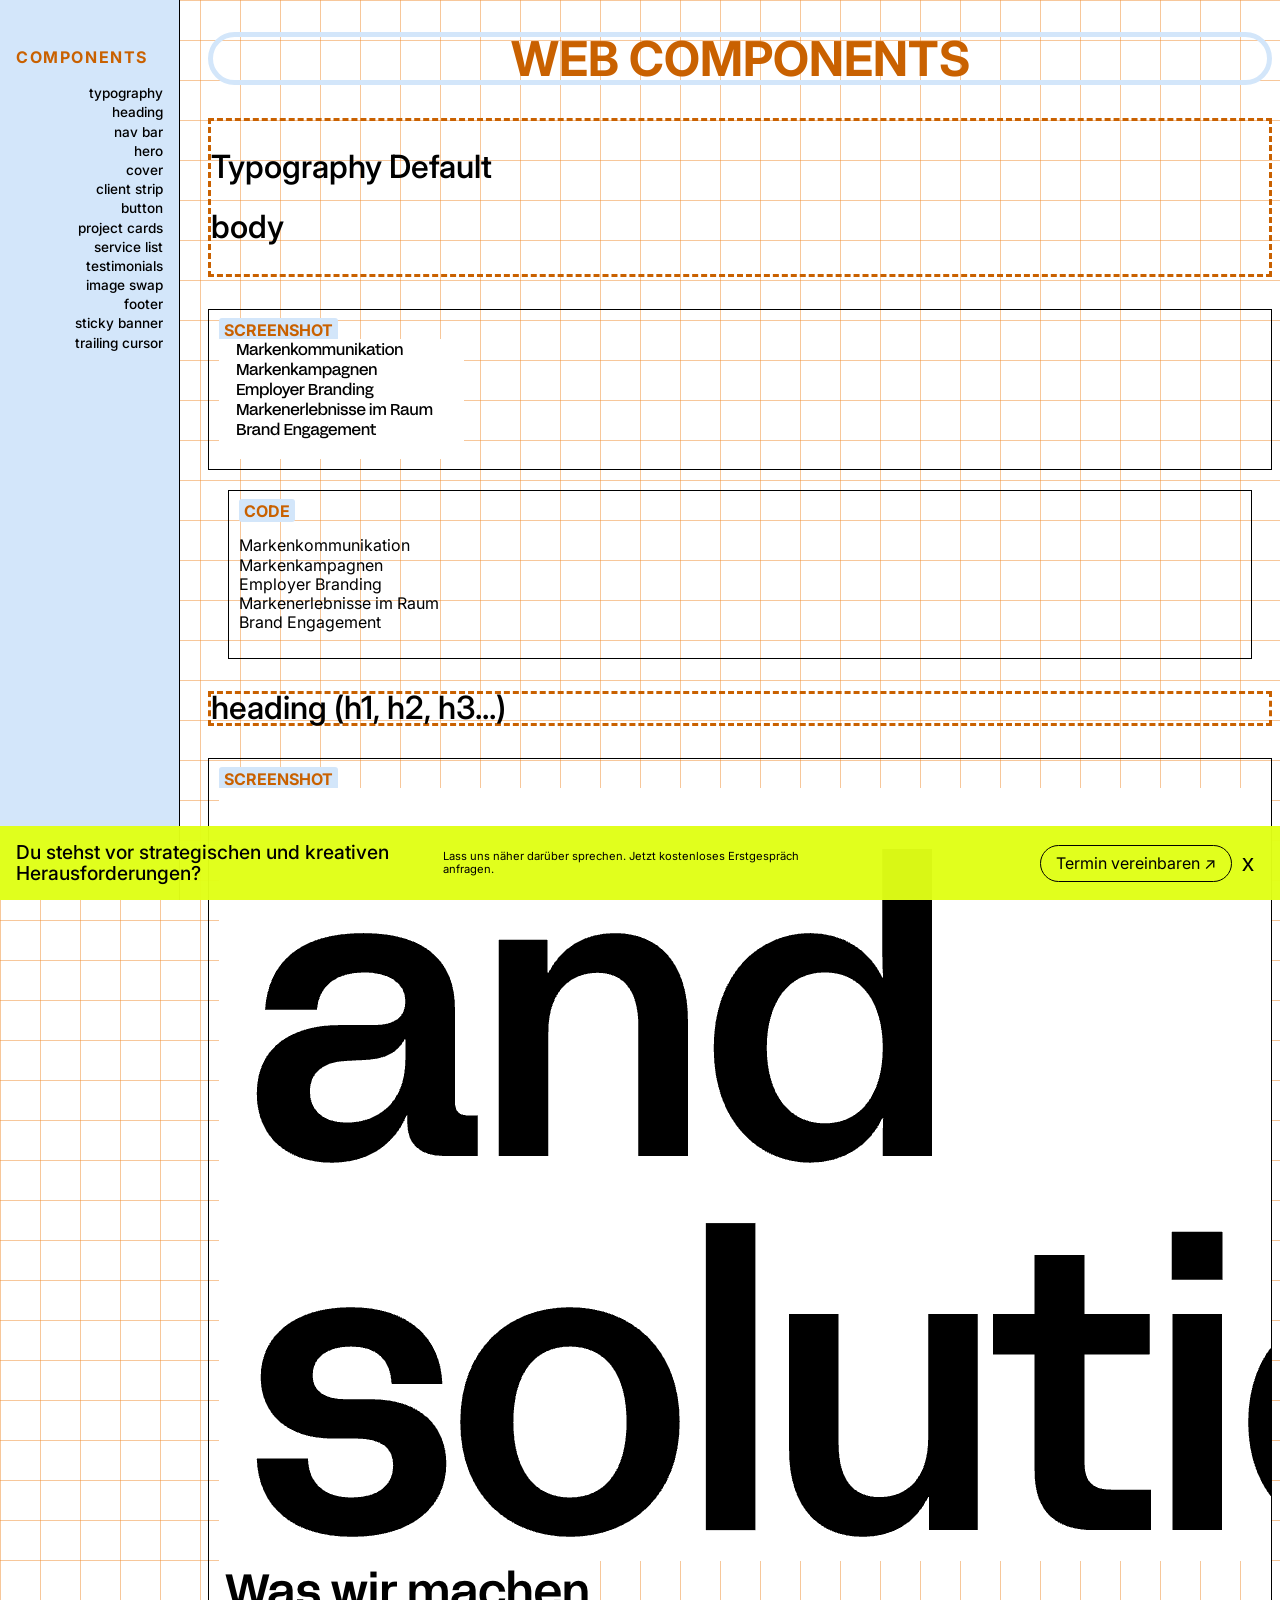
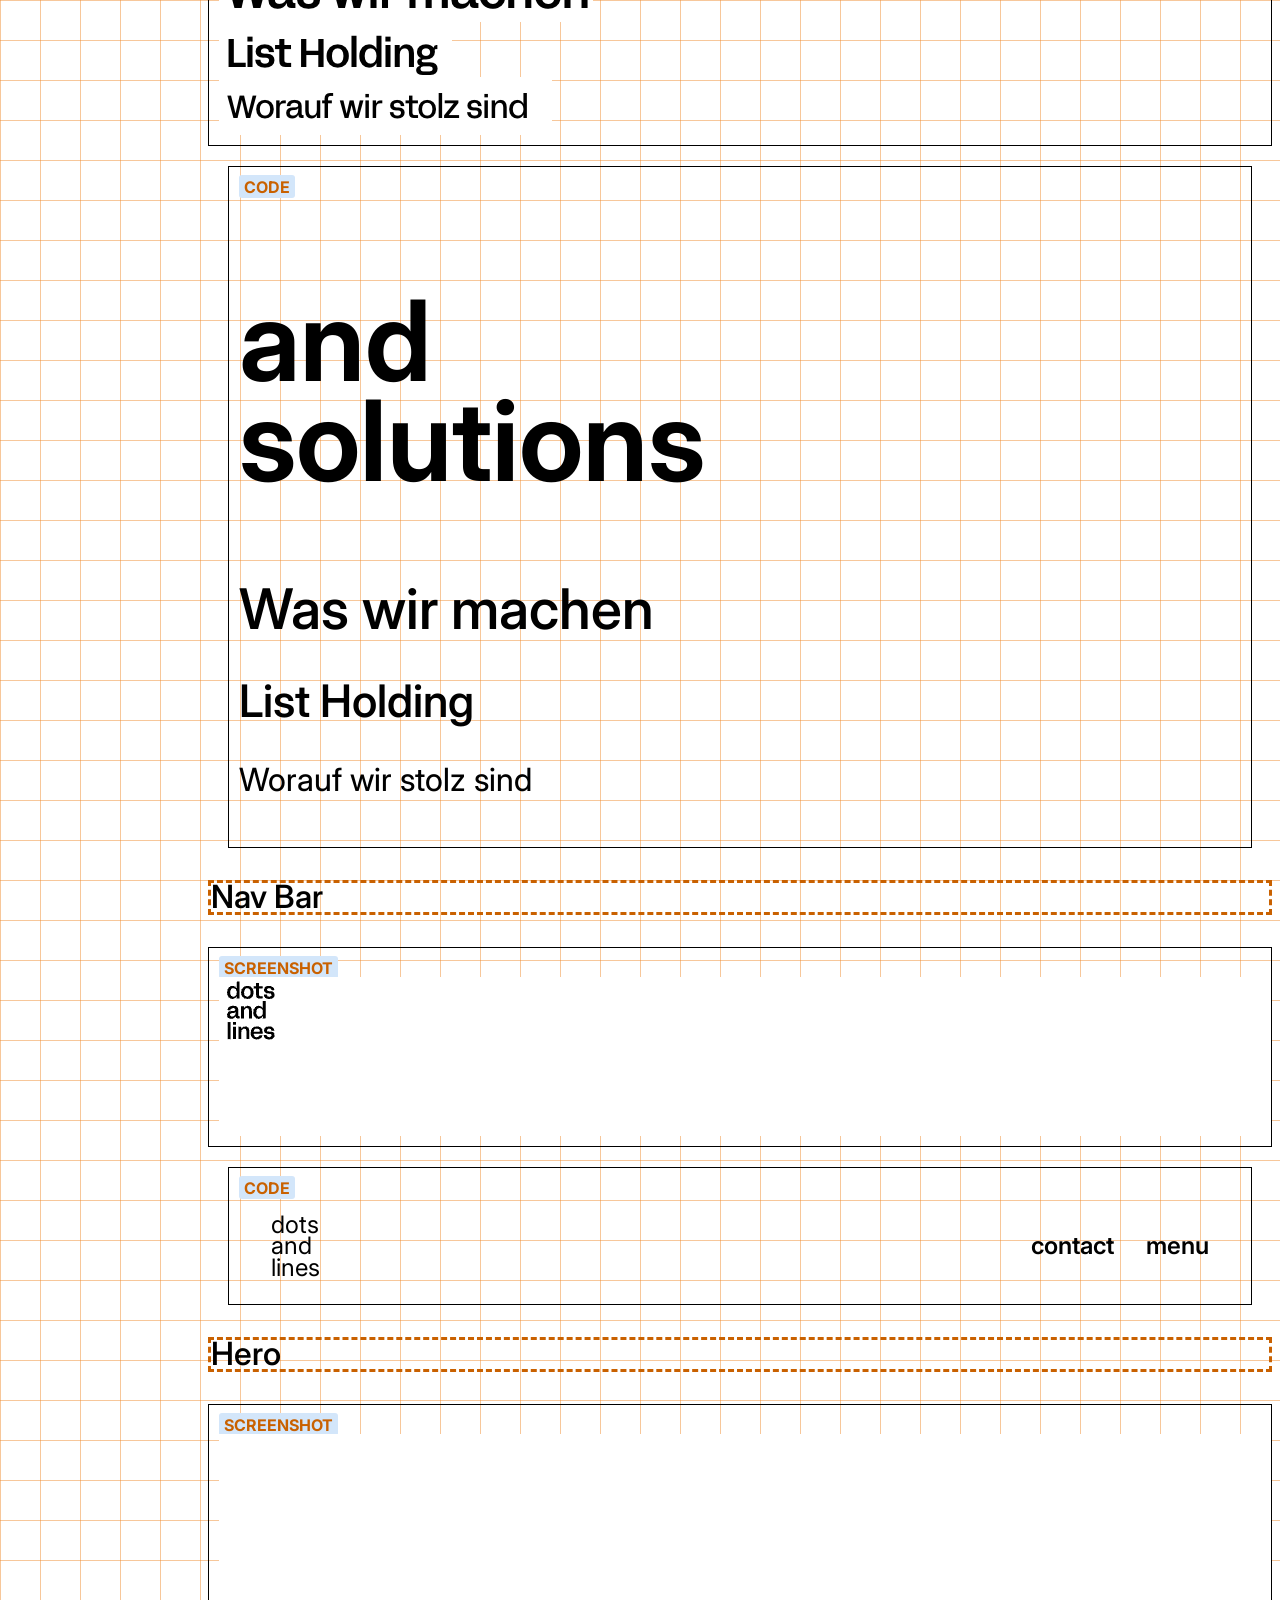
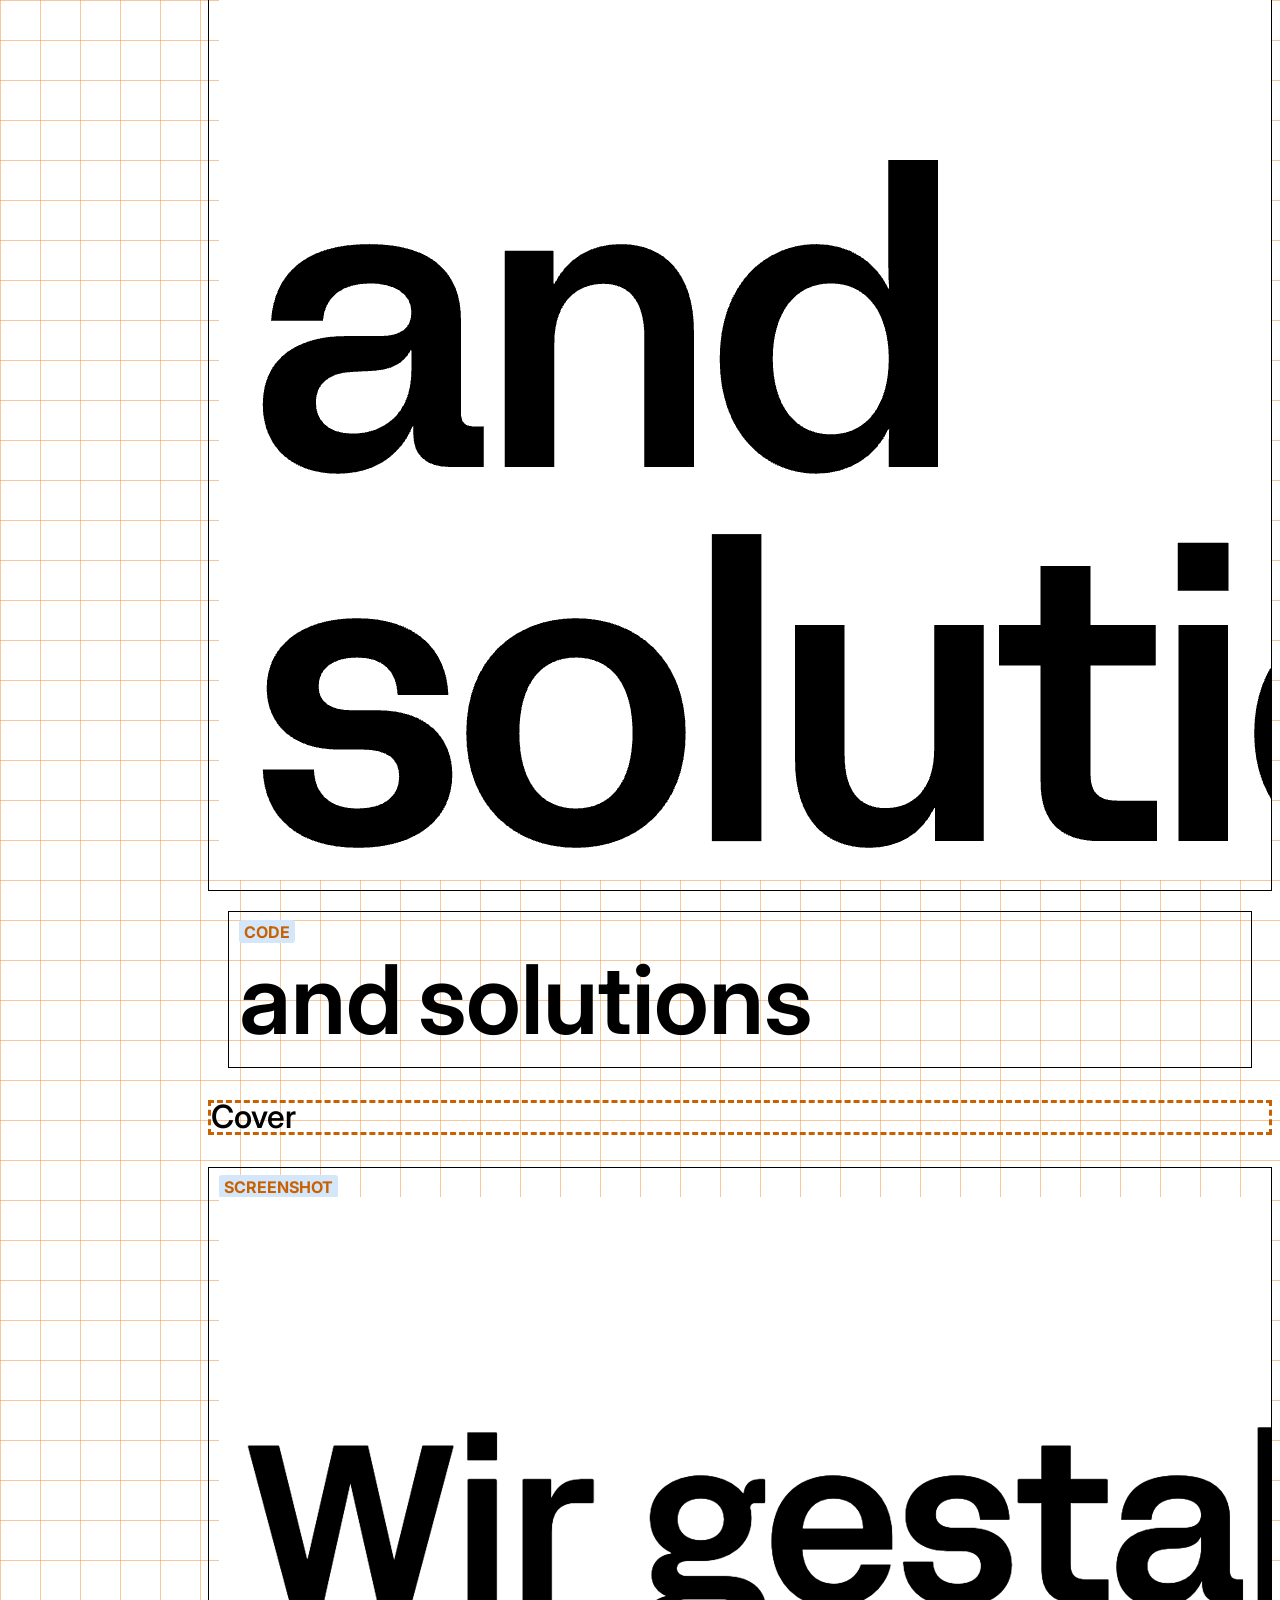
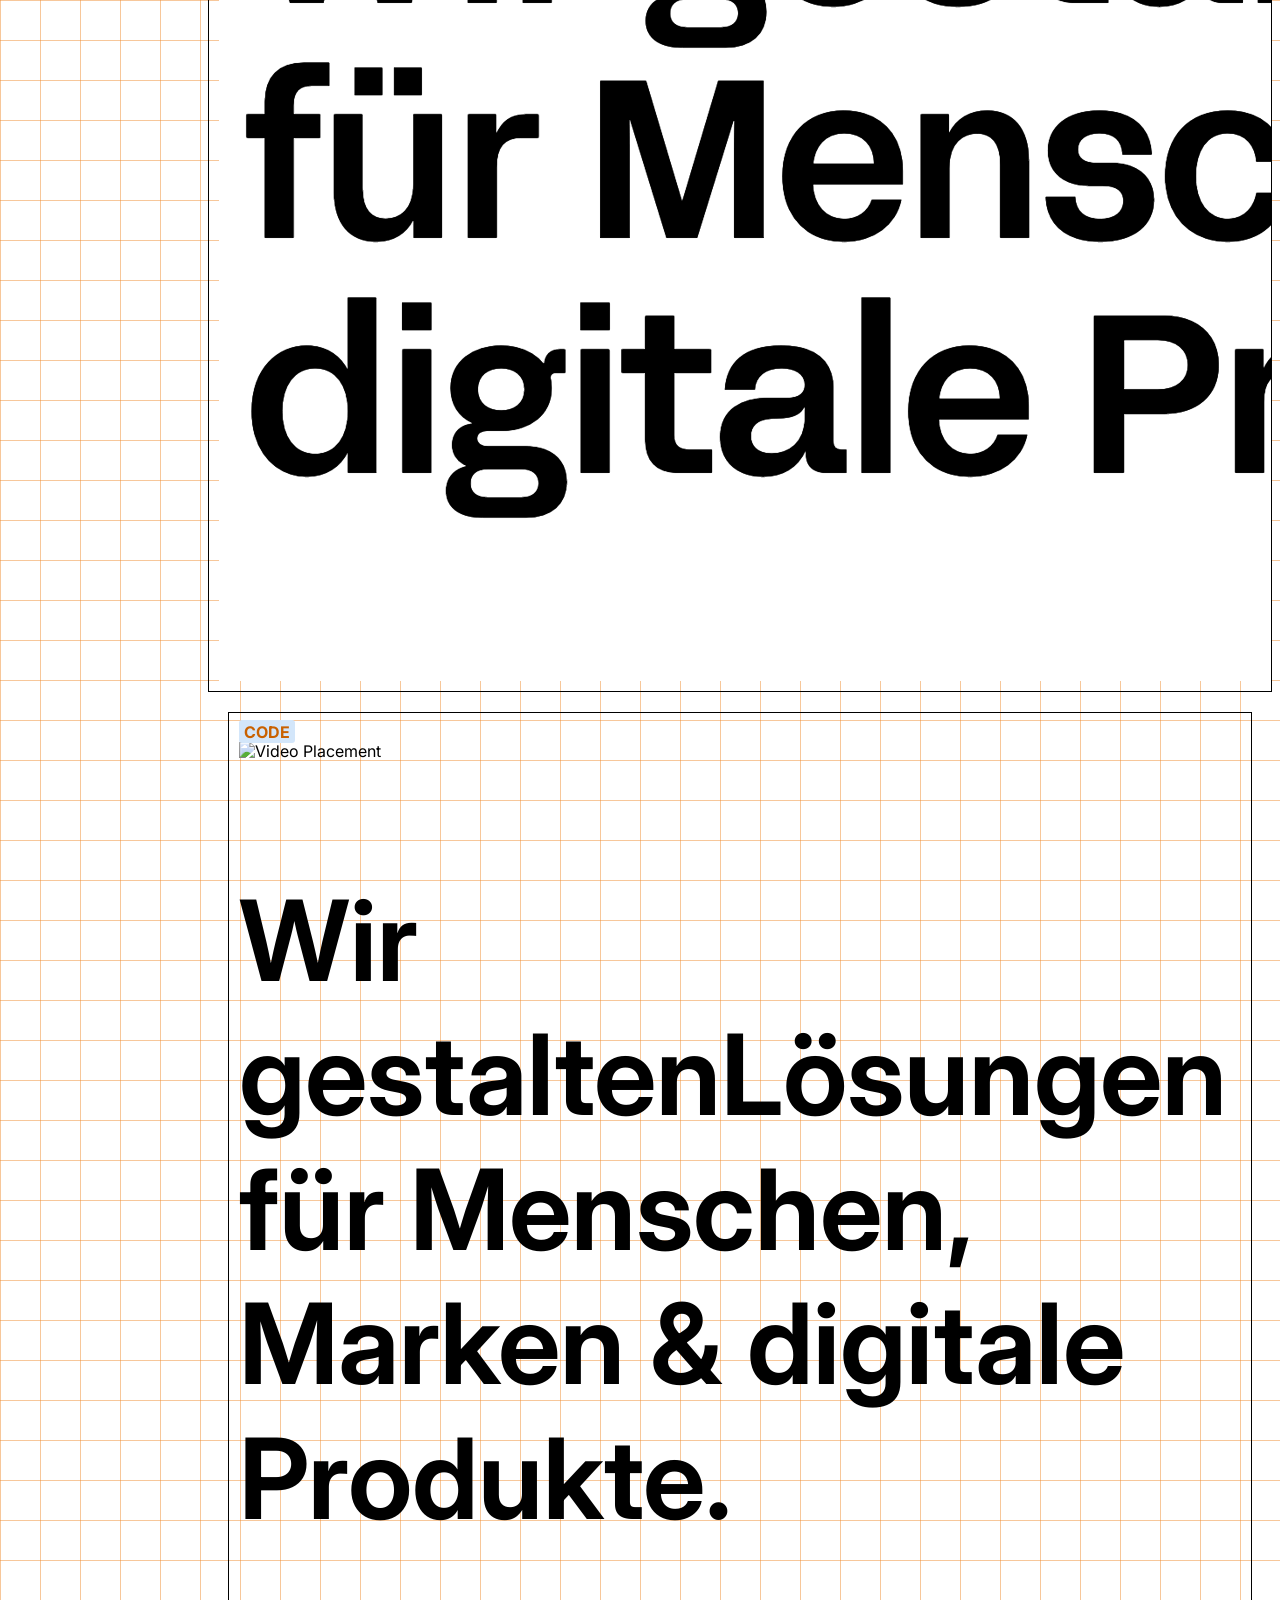
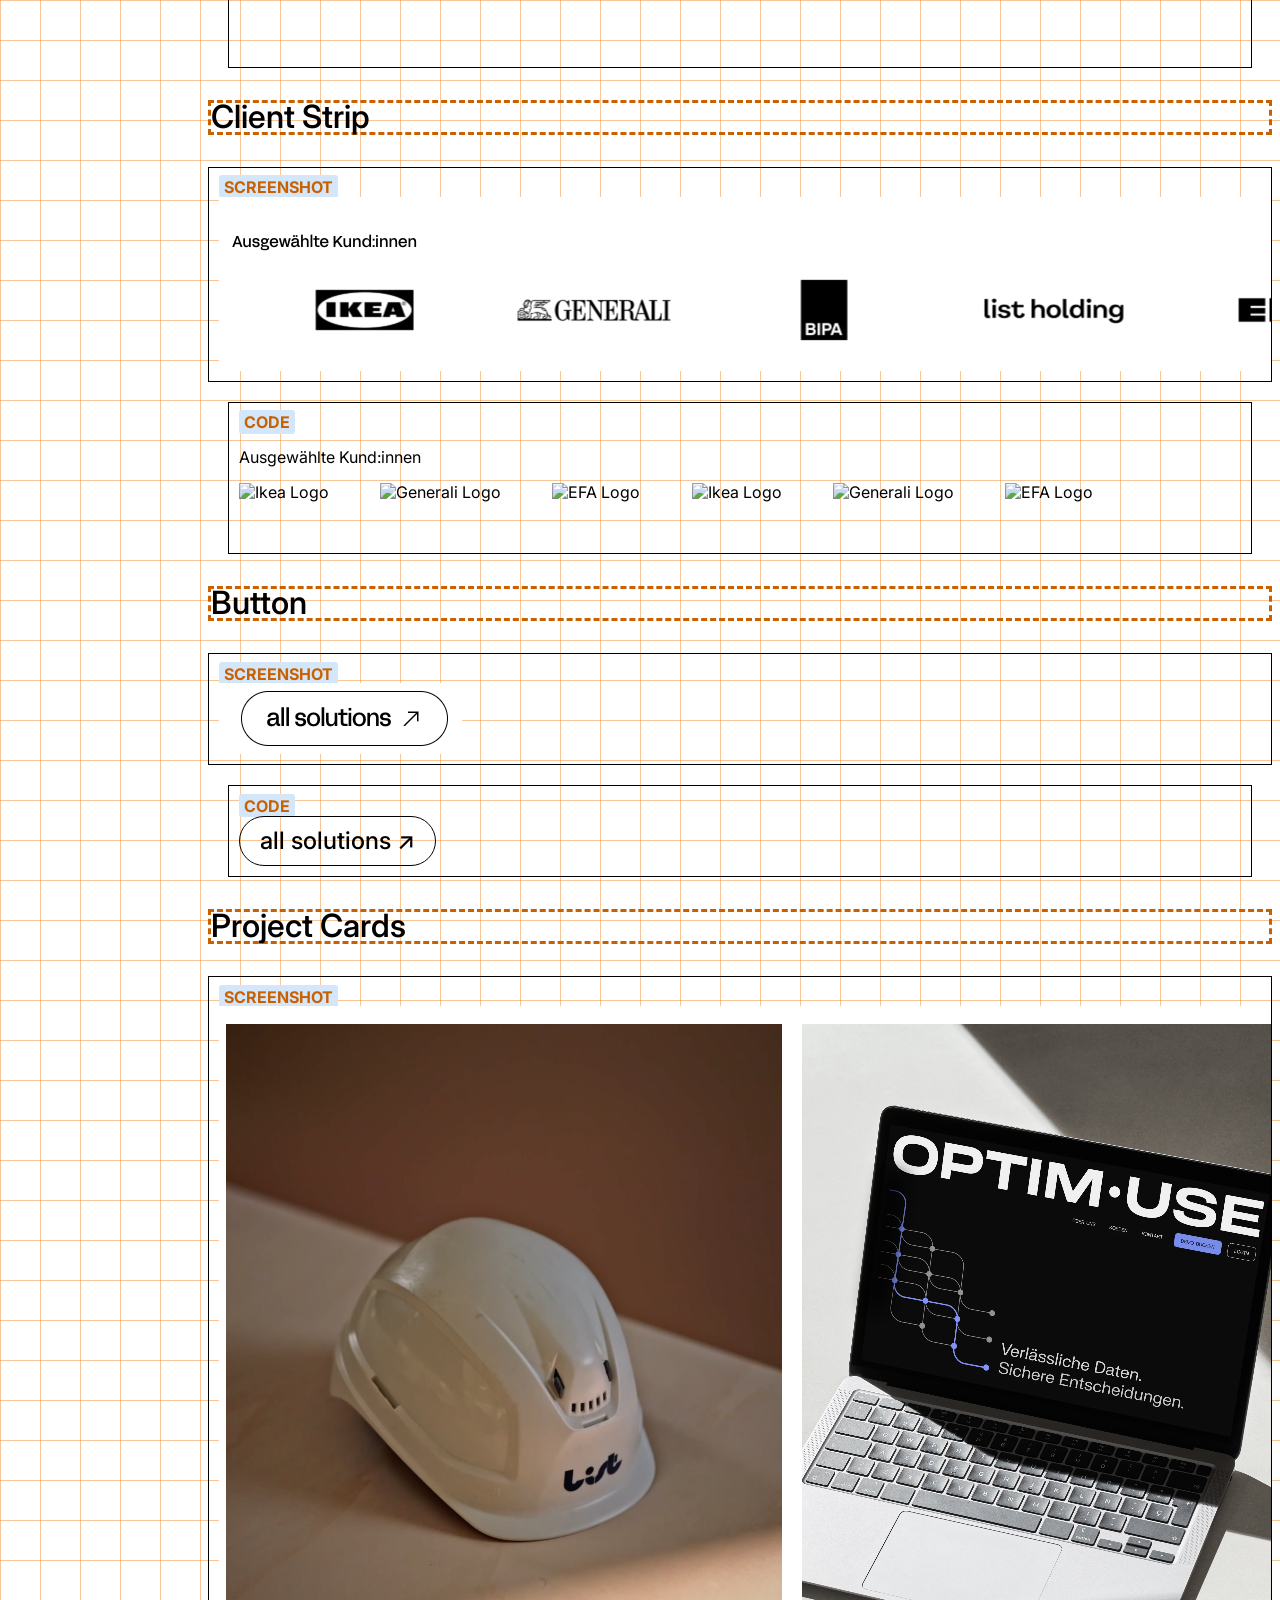
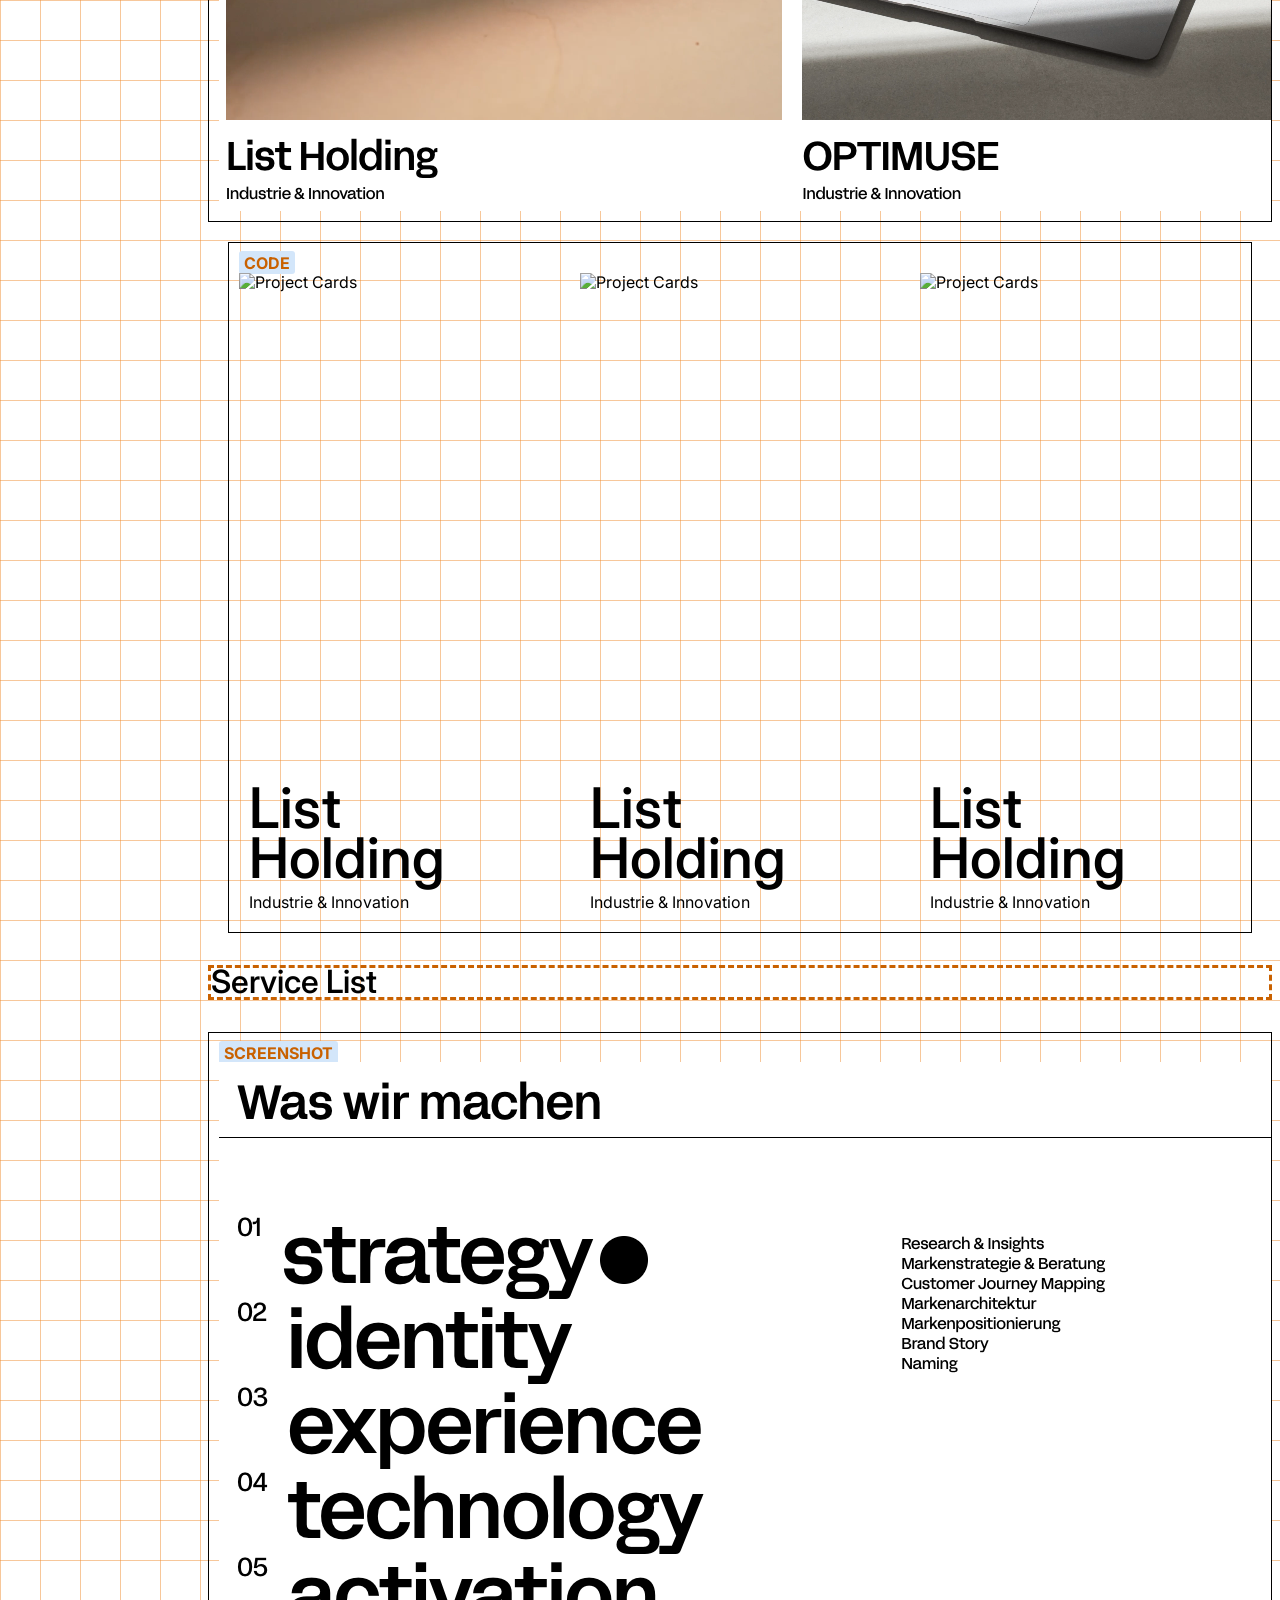
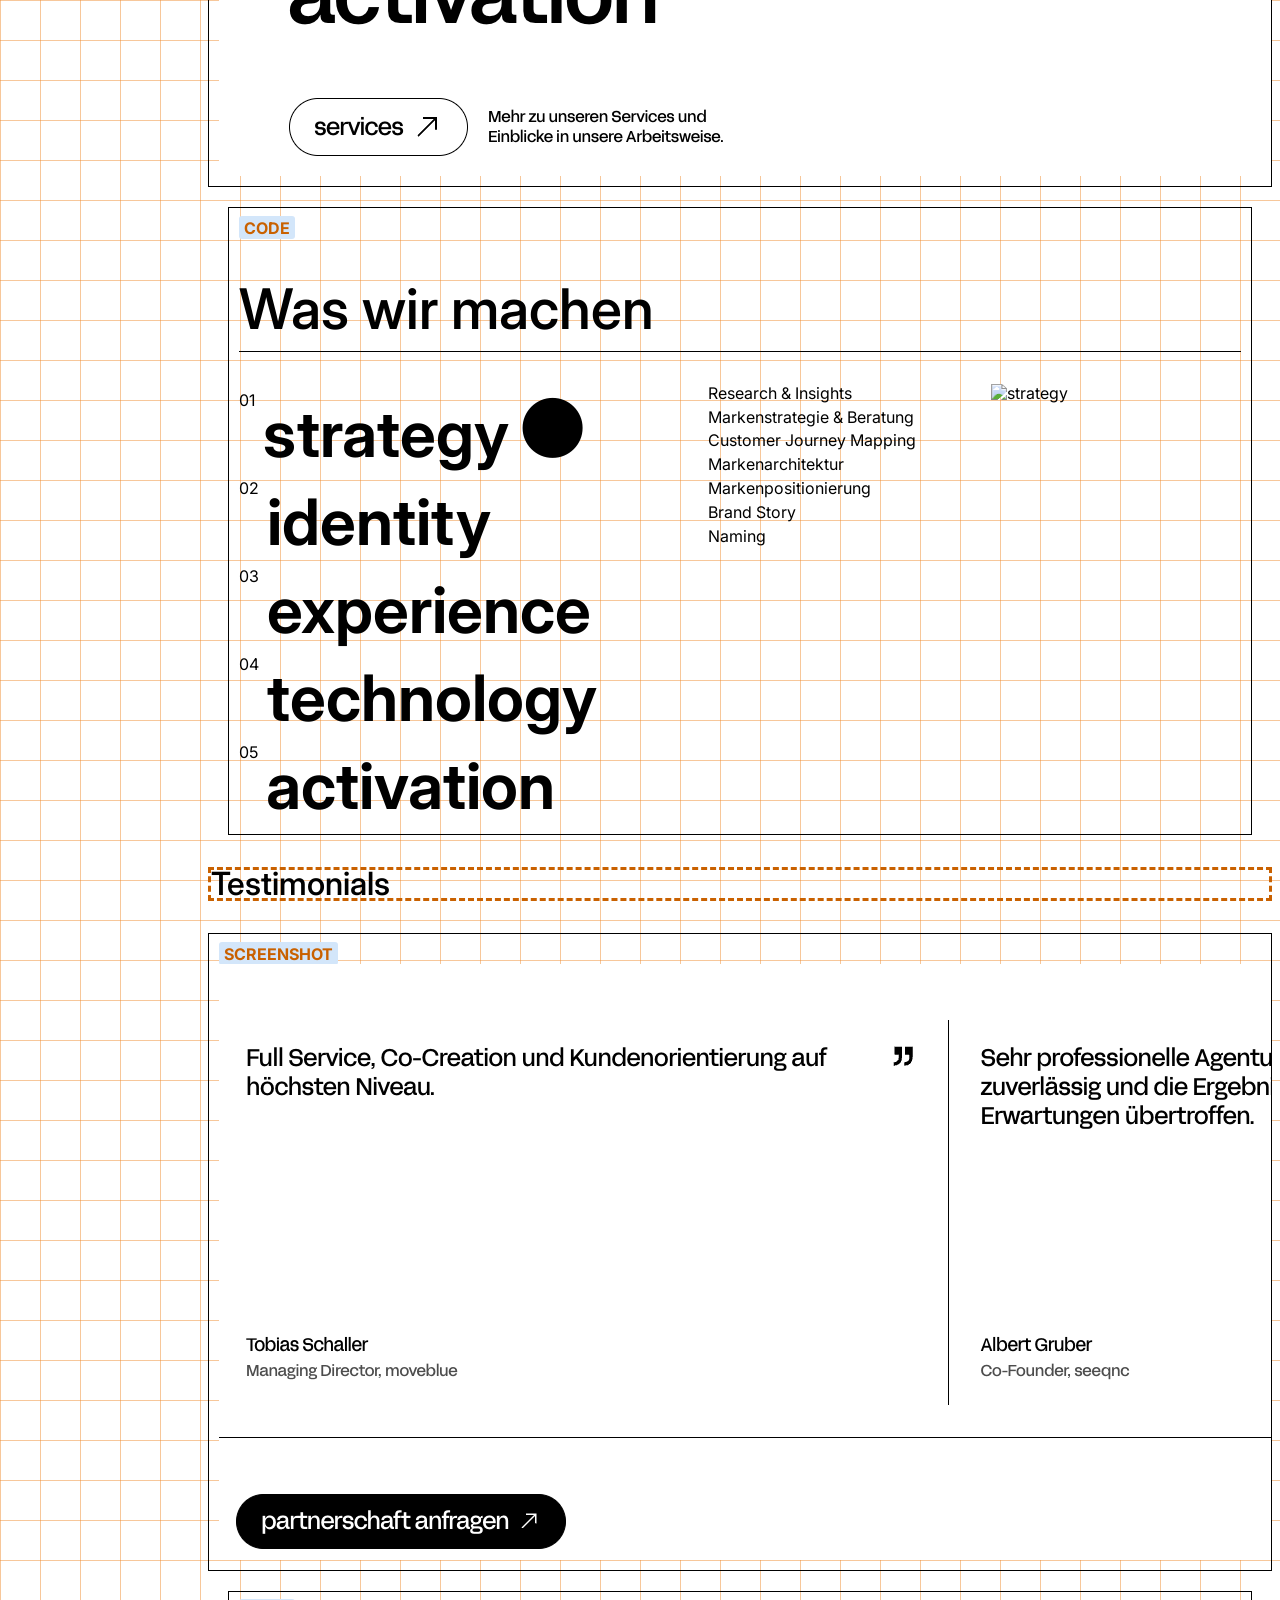
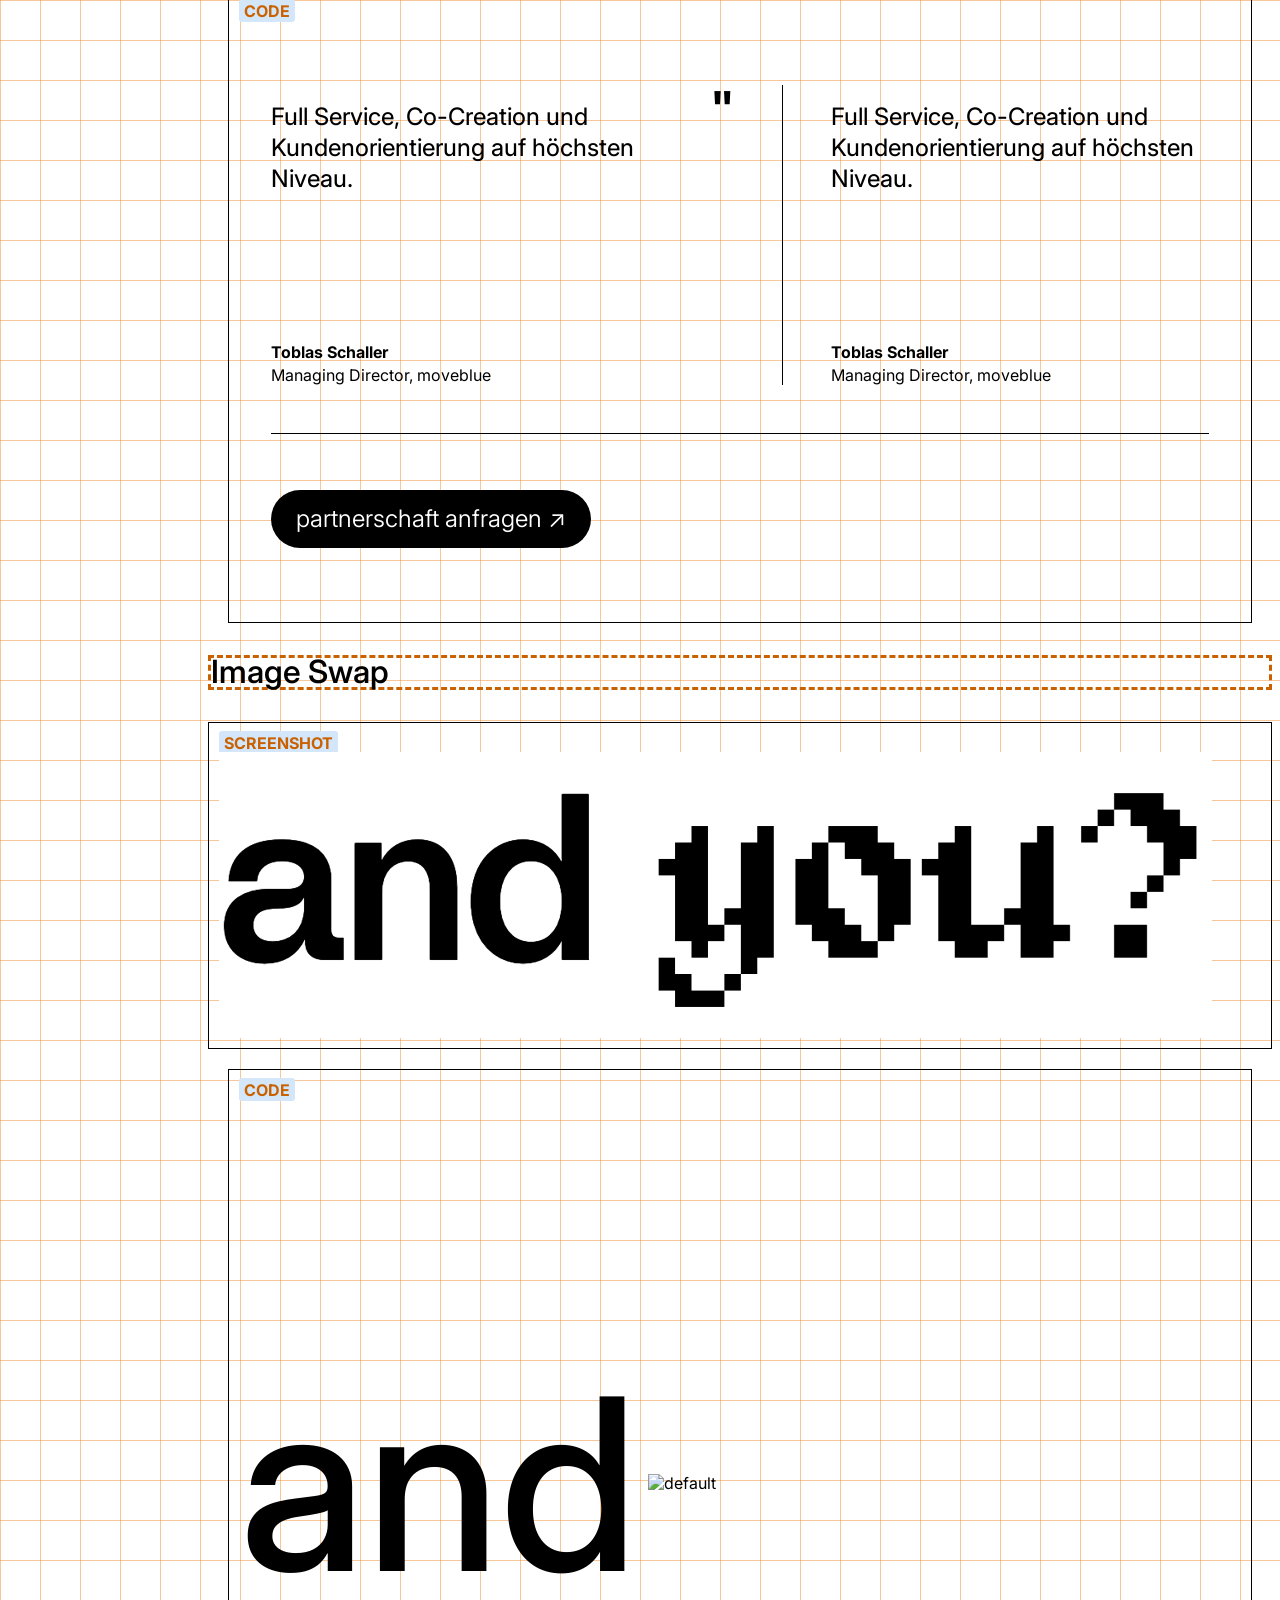
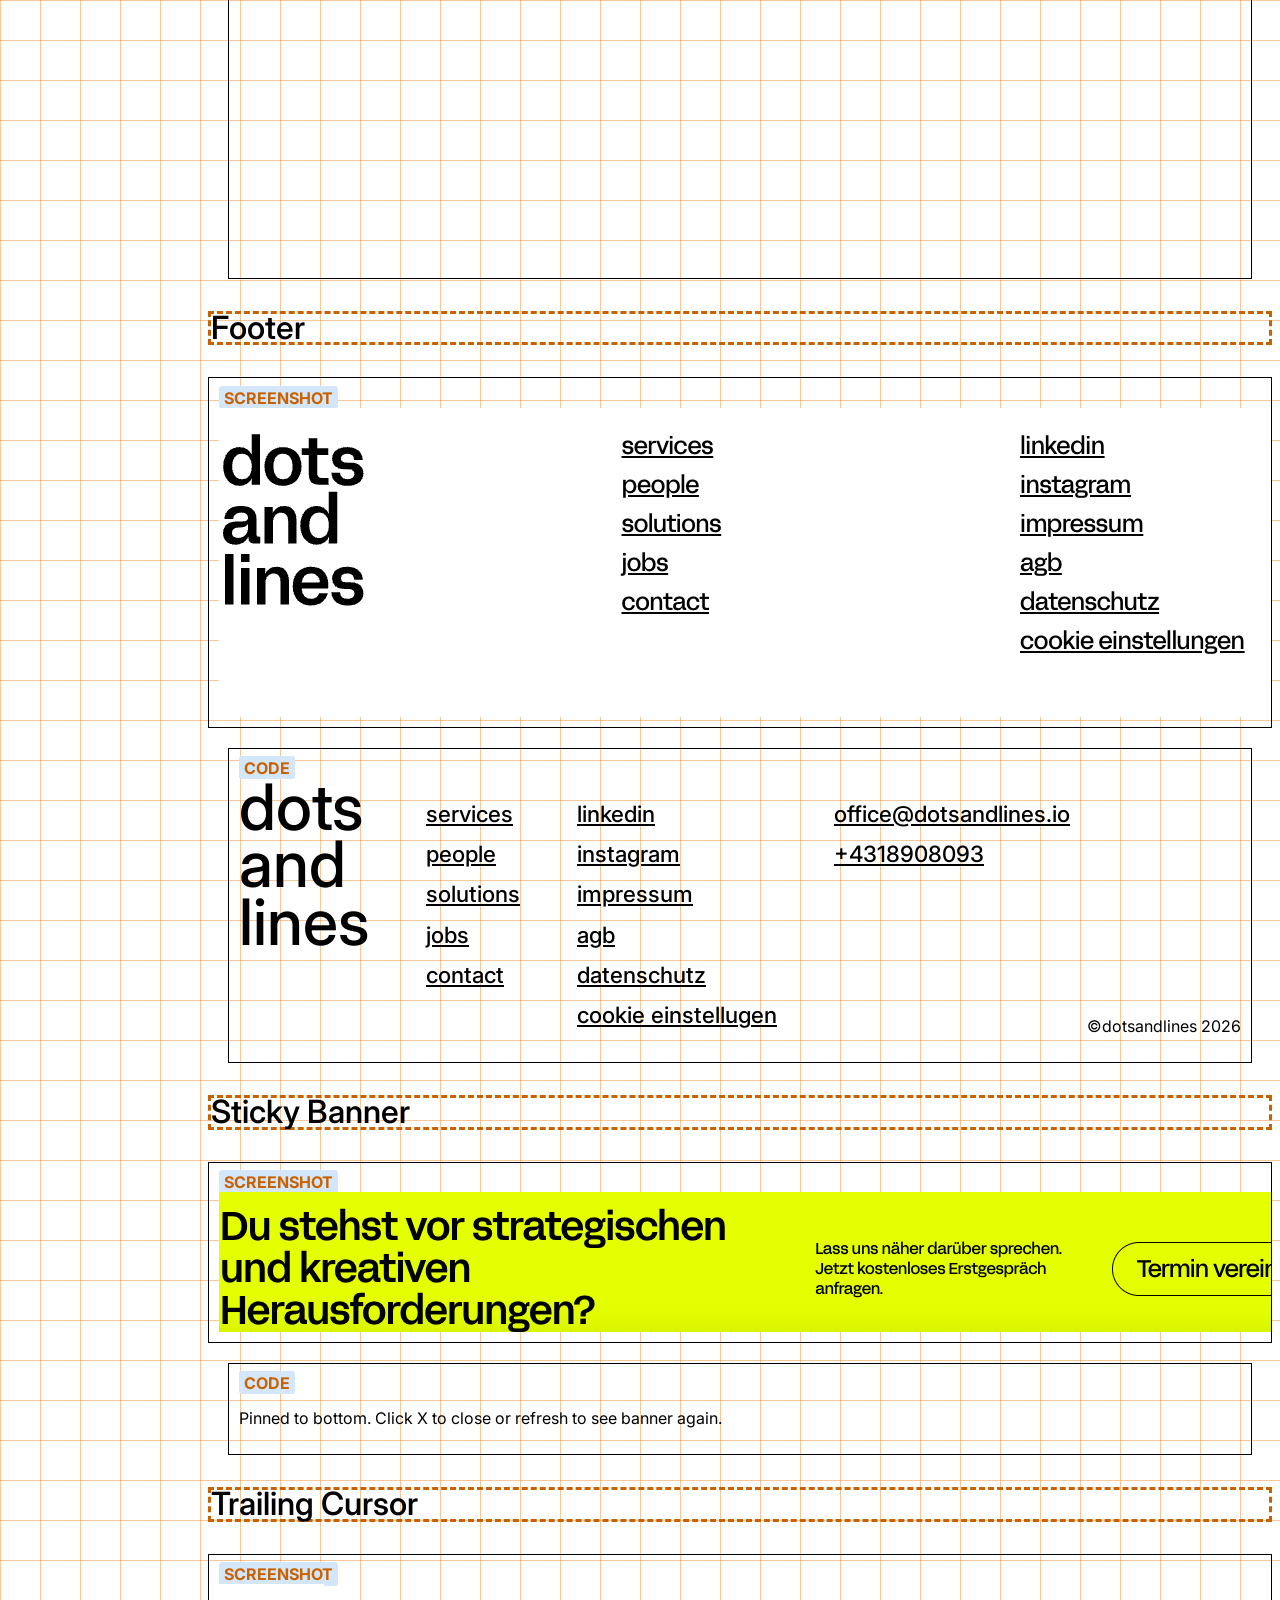
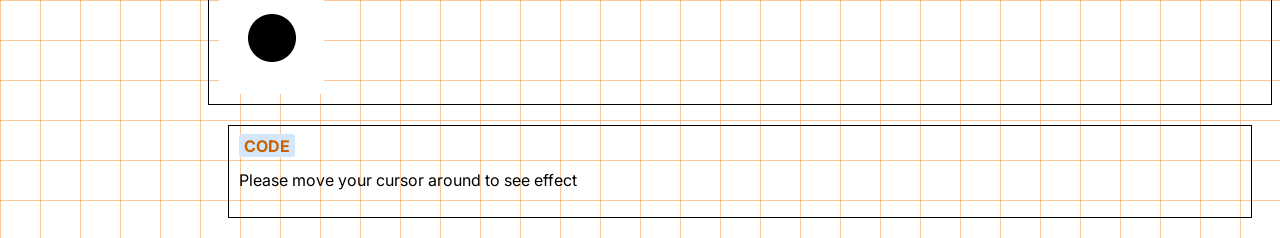
==== components/index.html @ f85b8f47 "css for components page" ====
<!DOCTYPE html>
<html lang="en">
  <head>
    <meta charset="UTF-8" />
    <meta name="viewport" content="width=device-width, initial-scale=1.0" />
    <meta http-equiv="X-UA-Compatible" content="ie=edge" />
    <title>Web Components | dots and lines Case Study</title>
    <link rel="preconnect" href="https://fonts.googleapis.com">
    <link rel="preconnect" href="https://fonts.gstatic.com" crossorigin>
    <link href="https://fonts.googleapis.com/css2?family=Inter:ital,opsz,wght@0,14..32,100..900;1,14..32,100..900&display=swap" rel="stylesheet">
    <link rel="stylesheet" href="normalize.css">
    <link rel="stylesheet" href="../css/main.css"/>
    
    
  </head>
  <body>
    <nav class="sidebar">
        <p class="sidebar__title">Components</p>
        <ul class="sidebar__list">
            <li><a href="#typography">typography</a></li>
            <li><a href="#heading">heading</a></li>
            <li><a href="#navbar">nav bar</a></li>
            <li><a href="#hero">hero</a></li>
            <li><a href="#cover">cover</a></li>
            <li><a href="#client-strip">client strip</a></li>
            <li><a href="#button">button</a></li>
            <li><a href="#project-cards">project cards</a></li>
            <li><a href="#service-list">service list</a></li>
            <li><a href="#testimonials">testimonials</a></li>
            <li><a href="#image-swap">image swap</a></li>
            <li><a href="#footer">footer</a></li>
            <li><a href="#sticky-banner">sticky banner</a></li>
            <li><a href="#trailing-cursor">trailing cursor</a></li>
        </ul>
    </nav>

    <h1 class="page__heading">Web Components</h1>

<!-- TYPOGRAPHY -->
    <article class="components" id="typography">
        <h3 class="components__name">
            <p>Typography Default</p>
            <p>body</p>
        </h3>
        <div class="components__img">
            <p class="components__label">SCREENSHOT</p>
            <img src="img/copy_body.png" alt="copy body"/>
        </div>
        <div class="components__code">
        <p class="components__label">CODE</p>
        <p>Markenkommunikation<br>
        Markenkampagnen<br>
        Employer Branding<br>
        Markenerlebnisse im Raum<br>
        Brand Engagement</p>
    </div>
    </article>

<!-- COMPONENTS -->
<!-- COMPONENTS HEADING -->
    <article class="components" id="heading">
        <h3 class="components__name">heading (h1, h2, h3...)</h3>
        <div class="components__img">
            <p class="components__label">SCREENSHOT</p>
            <img srcset="img/head1.png 2x" src="img/head1.png" alt="Heading 1"/>
            <img srcset="img/head4.png 2x" src="img/head2.png" alt="Heading 2"/>
            <img srcset="img/head3.png 2x" src="img/head3.png" alt="Heading 3"/>
            <img srcset="img/head2.png 2x" src="img/head4.png" alt="Heading 4"/>
        </div>
        <div class="components__code">
            <p class="components__label">CODE</p>
            <h1>and<br>solutions</h1>
            <h2>Was wir machen</h2>
            <h3>List Holding</h3>
            <h4>Worauf wir stolz sind</h4>
    </div>
    </article>

<!-- COMPONENTS MAIN NAV-->
    <article class="components" id="navbar">
        <h3 class="components__name">Nav Bar</h3>
        <div class="components__img">
            <p class="components__label">SCREENSHOT</p>
            <img srcset="img/main_nav.png 2x" src="img/main_nav.png" alt="Nav Bar"/>
        </div>
        <div class="components__code">
            <p class="components__label">CODE</p>
            <div class="main-nav">
                <nav class="main-nav__container">
                    <div class="main-nav__logo">
                        <span>dots</span><br>
                        <span>and</span><br>
                        <span>lines</span>
                    </div>
                    <div class="main-nav__menu">
                    <a href="#">contact</a>
                    <a href="#">menu</a>
                    </div>
                </nav>
            </div>
        </div>
    </article>

<!-- COMPONENTS HERO-->
<article class="components" id="hero">
        <h3 class="components__name">Hero</h3>
        <div class="components__img">
            <p class="components__label">SCREENSHOT</p>
            <img srcset="img/cover_section1.png 2x" src="img/cover_section1.png" alt="Hero"/>
        </div>
        <div class="components__code">
            <p class="components__label">CODE</p>
            <div class="hero__title-wrap">
            <div class="hero__static">and</div>
            <div class="hero__viewport">
                <div class="hero__word-track">
                <span>dots</span>
                <span>lines</span>
                <span>strategy</span>
                <span>identity</span>
                <span>experience</span>
                <span>technology</span>
                <span>activation</span>
                <span>solutions</span>
                </div>
            </div>
            </div>
            </div>
    </article>

<!-- COMPONENTS COVER-->
    <article class="components" id="cover">
        <h3 class="components__name">Cover</h3>
        <div class="components__img">
            <p class="components__label">SCREENSHOT</p>
            <img srcset="img/cover_section3.png 2x" src="img/cover_section3.png" alt="Cover"/>
        </div>
        <div class="components__code">
            <p class="components__label">CODE</p>
            <img class="cover__img" src="../../dotsandlines-case-study/img/video_placement.png" alt="Video Placement"/>
            <p class="cover__text">Wir gestaltenLösungen für Menschen, Marken & digitale Produkte.</p>
        </div>
    </article>

    <!-- COMPONENTS CLIENT STRIP-->
    <article class="components" id="client-strip">
        <h3 class="components__name">Client Strip</h3>
        <div class="components__img">
            <p class="components__label">SCREENSHOT</p>
            <img srcset="img/client_list.png 2x" src="img/client_list.png" alt="Client List"/>
        </div>
        <div class="components__code">
            <p class="components__label">CODE</p>
            <p class="client__list-title">Ausgewählte Kund:innen</p>
            <div class="logo-strip">
                <div class="logo-track">
                    <img src="../../dotsandlines-case-study/img/logo_ikea.png" alt="Ikea Logo">
                    <img src="../../dotsandlines-case-study/img/logo_generali.png" alt="Generali Logo">
                    <img src="../../dotsandlines-case-study/img/logo_efa.png" alt="EFA Logo">

                    <img src="../../dotsandlines-case-study/img/logo_ikea.png" alt="Ikea Logo">
                    <img src="../../dotsandlines-case-study/img/logo_generali.png" alt="Generali Logo">
                    <img src="../../dotsandlines-case-study/img/logo_efa.png" alt="EFA Logo">
                </div>
                </div>
        </div>
    </article>


<!-- COMPONENTS BUTTON-->
    <article class="components" id="button">
        <h3 class="components__name">Button</h3>
        <div class="components__img">
            <p class="components__label">SCREENSHOT</p>
            <img srcset="img/button.png 2x" src="img/button.png" alt="Button"/>
        </div>
        <div class="components__code">
            <p class="components__label">CODE</p>
            <div class="button">
            <a href="#" class="button__solutions">all solutions ↗ </a>
            </div>
        </div>
    </article>

<!-- COMPONENTS PROJECT CARDS-->
    <article class="components" id="project-cards">
        <h3 class="components__name">Project Cards</h3>
        <div class="components__img">
            <p class="components__label">SCREENSHOT</p>
            <img srcset="img/project_card.png 2x" src="img/project_card.png" alt="Project Cards"/>
        </div>
        <div class="components__code">
            <p class="components__label">CODE</p>
            <div class="projects">
            <div class="project__cards">
                <img class="project__img" src="../../dotsandlines-case-study/img/project_card.png" alt="Project Cards">
                <h2>List Holding</h2>
                <p>Industrie &amp; Innovation</p>
            </div>
            <div class="project__cards">
                <img class="project__img" src="../../dotsandlines-case-study/img/project_card.png" alt="Project Cards">
                <h2>List Holding</h2>
                <p>Industrie &amp; Innovation</p>
            </div>
            <div class="project__cards">
                <img class="project__img" src="../../dotsandlines-case-study/img/project_card.png" alt="Project Cards">
                <h2>List Holding</h2>
                <p>Industrie &amp; Innovation</p>
            </div>
        </div>
        </div>
    </article>

<!-- COMPONENTS SERRVICE LIST-->
    <article class="components" id="service-list">
        <h3 class="components__name">Service List</h3>
        <div class="components__img">
            <p class="components__label">SCREENSHOT</p>
            <img srcset="img/services.png 2x" src="img/services.png" alt="Service List"/>
        </div>
        <div class="components__code">
            <p class="components__label">CODE</p>
            <section class="services">
                <h2 class="services__heading">Was wir machen</h2>
                <div class="services__layout">
                    
                    <!-- LEFT: service names -->
                    <ul class="services__list">
                        <li class="services__item active" data-index="0">
                            <span class="services__num">01</span>
                            <span class="services__name">strategy</span>
                            <span class="services__dot">●</span>
                        </li>
                        <li class="services__item" data-index="1">
                            <span class="services__num">02</span>
                            <span class="services__name">identity</span>
                            <span class="services__dot">●</span>
                        </li>
                        <li class="services__item" data-index="2">
                            <span class="services__num">03</span>
                            <span class="services__name">experience</span>
                            <span class="services__dot">●</span>
                        </li>
                        <li class="services__item" data-index="3">
                            <span class="services__num">04</span>
                            <span class="services__name">technology</span>
                            <span class="services__dot">●</span>
                        </li>
                        <li class="services__item" data-index="4">
                            <span class="services__num">05</span>
                            <span class="services__name">activation</span>
                            <span class="services__dot">●</span>
                        </li>
                    </ul>

                    <!-- MIDDLE: sub-items -->
                    <div class="services__details">
                        <div class="services__subitems active" data-index="0">
                            <p>Research & Insights</p>
                            <p>Markenstrategie & Beratung</p>
                            <p>Customer Journey Mapping</p>
                            <p>Markenarchitektur</p>
                            <p>Markenpositionierung</p>
                            <p>Brand Story</p>
                            <p>Naming</p>
                        </div>
                        <div class="services__subitems" data-index="1">
                            <p>Corporate Design</p>
                            <p>Logogestaltung</p>
                            <p>Typografie & Farbkonzept</p>
                            <p>Visuelles Storytelling</p>
                            <p>Verbale Identität</p>
                            <p>Copywriting</p>
                            <p>Brandbook & Brand Guidelines</p>
                        </div>
                        <div class="services__subitems" data-index="2">
                            <p>User Research</p>
                            <p>User Experience Design</p>
                            <p>User Interface Design</p>
                            <p>Visual Prototyping</p>
                            <p>Design Systems</p>
                            <p>Web Design</p>
                        </div>
                        <div class="services__subitems" data-index="3">
                            <p>Software Architektur</p>
                            <p>Native App Development</p>
                            <p>Web App Development</p>
                            <p>Infrastructure & Hosting</p>
                            <p>Web Development</p>
                            <p>KI-Beratung</p>
                        </div>
                        <div class="services__subitems" data-index="4">
                            <p>Markenkommunikation</p>
                            <p>Markenkampagnen</p>
                            <p>Employer Branding</p>
                            <p>Markenerlebnisse im Raum</p>
                            <p>Brand Engagement</p>
                        </div>
                    </div>

                    <!-- RIGHT: image -->
                    <div class="services__image">
                        <img src="../../dotsandlines-case-study/img/serviceimg.png" alt="strategy" />
                    </div>
                </div>
            </section>
        </div>
    </article>

<!-- TESTIMONIALS-->
    <article class="components" id="testimonials">
        <h3 class="components__name">Testimonials</h3>
        <div class="components__img">
            <p class="components__label">SCREENSHOT</p>
            <img srcset="img/testimonials.png 2x" src="img/testimonials.png" alt="Testimonials"/>
        </div>
        <div class="components__code">
            <p class="components__label">CODE</p>
            <section class="testimonials">
                <div class="testimonials__track">
                <div class="testimonials__card">
                    <div class ="testimonials__body">
                        <p class="testimonials__text">Full Service, Co-Creation und Kundenorientierung auf höchsten Niveau.</p>
                        <div class="testimonials__quote">"</div>
                    </div>
                        <div class="testimonials__author">
                            <strong>Toblas Schaller</strong>
                            <span>Managing Director, moveblue</span>
                        </div>
                </div>
                <div class="testimonials__card">
                    <div class ="testimonials__body">
                        <p class="testimonials__text">Full Service, Co-Creation und Kundenorientierung auf höchsten Niveau.</p>
                        <div class="testimonials__quote">"</div>
                    </div>
                        <div class="testimonials__author">
                            <strong>Toblas Schaller</strong>
                            <span>Managing Director, moveblue</span>
                        </div>
                </div>
                <div class="testimonials__card">
                    <div class ="testimonials__body">
                        <p class="testimonials__text">Full Service, Co-Creation und Kundenorientierung auf höchsten Niveau.</p>
                        <div class="testimonials__quote">"</div>
                    </div>
                        <div class="testimonials__author">
                            <strong>Toblas Schaller</strong>
                            <span>Managing Director, moveblue</span>
                        </div>
                    </div>
                </div>
                <div class="testimonials__footer">
                    <a href="#" class="testimonials__cta">partnerschaft anfragen ↗</a>
                </div>
            </section>
        </div>
    </article>

<!-- COMPONENTS IMG SWAP-->
<article class="components" id="image-swap">
    <h3 class="components__name">Image Swap</h3>
        <div class="components__img">
            <p class="components__label">SCREENSHOT</p>
            <img srcset="img/imgswap.png 2x" src="img/imgswap.png" alt="Image Swap"/>
        </div>
    <div class="components__code">
        <p class="components__label">CODE</p>
        <div class="img-swap__combo">
            <p class="img-swap__text">and</p>
            <div class="img-swap">
                <img class="img-swap__default" src="../../dotsandlines-case-study/img/you.jpeg" alt="default"/>
                <img class="img-swap__hover" src="../../dotsandlines-case-study/img/you1.jpeg" alt="hover 1"/>
                <img class="img-swap__hover" src="../../dotsandlines-case-study/img/you2.jpeg" alt="hover 2"/>
                <img class="img-swap__hover" src="../../dotsandlines-case-study/img/you3.jpeg" alt="hover 3"/>
                <img class="img-swap__hover" src="../../dotsandlines-case-study/img/you4.jpeg" alt="hover 4"/>
            </div>
        </div>
    </div>
</article>

<!-- COMPONENTS FOOTER-->
<article class="components" id="footer">
    <h3 class="components__name">Footer</h3>
        <div class="components__img">
            <p class="components__label">SCREENSHOT</p>
            <img srcset="img/footer.png 2x" src="img/footer.png" alt="Footer"/>
        </div>
    <div class="components__code">
        <p class="components__label">CODE</p>
        <div class="footer">
        <div class="footer__logo">
            <span>dots</span>
            <span>and</span>
            <span>lines</span>
        </div>
        <ul class="footer__list">
            <li class="footer__list-items"><a href="#">services</a></li>
            <li class="footer__list-items"><a href="#">people</a></li>
            <li class="footer__list-items"><a href="#">solutions</a></li>
            <li class="footer__list-items"><a href="#">jobs</a></li>
            <li class="footer__list-items"><a href="#">contact</a></li>
        </ul>
        <ul class="footer__list">
            <li class="footer__list-items"><a href="#">linkedin</a></li>
            <li class="footer__list-items"><a href="#">instagram</a></li>
            <li class="footer__list-items"><a href="#">impressum</a></li>
            <li class="footer__list-items"><a href="#">agb</a></li>
            <li class="footer__list-items"><a href="#">datenschutz</a></li>
            <li class="footer__list-items"><a href="#">cookie einstellugen</a></li>
        </ul>
        <ul class="footer__list">
            <li class="footer__list-items"><a href="#">office@dotsandlines.io</a></li>
            <li class="footer__list-items"><a href="#">+4318908093</a></li>
        </ul>
        <p class="footer__credit">©dotsandlines 2026</p>
        </div>
    </div>
</article>

<!-- COMPONENTS STICKY BANNER-->
    <article class="components" id="sticky-banner">
        <h3 class="components__name">Sticky Banner</h3>
        <div class="components__img">
            <p class="components__label">SCREENSHOT</p>
            <img srcset="img/stickybanner.png 2x" src="img/stickybanner.png" alt="Sticky Banner"/>
        </div>
        <div class="components__code">
            <p class="components__label">CODE</p>
            <p>Pinned to bottom. Click X to close or refresh to see banner again.</p>
            <div class="banner">
                <p class="banner__heading">
                    <span>Du stehst vor strategischen</span>
                    <span>und kreativen</span>
                    <span>Herausforderungen?</span>
                </p>
                <p class="banner__text">Lass uns näher darüber sprechen. Jetzt kostenloses Erstgespräch anfragen.</p>
                <div class="banner__actions">
                    <a href="#" class="banner__cta">Termin vereinbaren ↗ </a>
                    <button class="banner__close">x</button>
                </div>
            </div>
        </div>
    </article>
            
<!-- COMPONENTS CURSOR-->
    <article class="components" id="trailing-cursor">
        <h3 class="components__name">Trailing Cursor</h3>
        <div class="components__img">
            <p class="components__label">SCREENSHOT</p>
            <img srcset="img/cursordot.png 2x" src="img/cursordot.png" alt="Trailing Cursor"/>
        </div>
        <div class="components__code">
            <p class="components__label">CODE</p>
            <div class="cursor"></div>
            <p> Please move your cursor around to see effect</p>
        </div>
    </article>


<script>
const cursor = document.querySelector('.cursor');

let mouseX = 0;
let mouseY = 0;

let posX = 0;
let posY = 0;

window.addEventListener('mousemove', (e) => {
  mouseX = e.clientX;
  mouseY = e.clientY;
});

function animate() {
  posX += (mouseX - posX) * 0.08;
  posY += (mouseY - posY) * 0.08;

  cursor.style.left = posX + 'px';
  cursor.style.top = posY + 'px';

  requestAnimationFrame(animate);
}

animate();

document.querySelectorAll('.img-swap').forEach(swap => {
    const imgs = swap.querySelectorAll('img');
    let current = 0;

    swap.addEventListener('mouseenter', () => {
        imgs[current].style.opacity = 0;
        current = (current + 1) % imgs.length;
        imgs[current].style.opacity = 1;
    });
});

document.querySelector('.banner__close').addEventListener('click', () => {
    document.querySelector('.banner').style.display = 'none';
});

const sections = document.querySelectorAll('.components[id]');
const navLinks = document.querySelectorAll('.sidebar__list a');

window.addEventListener('scroll', () => {
    let current = '';

    sections.forEach(section => {
        if (window.scrollY >= section.offsetTop - 100) {
            current = section.getAttribute('id');
        }
    });

    navLinks.forEach(link => {
        link.classList.remove('active');
        if (link.getAttribute('href') === `#${current}`) {
            link.classList.add('active');
        }
    });
});

</script>
  </body>
</html>
---- css/main.css ----
:root {
    --font-sans-serif: Inter, sans-serif;
    --black: #000;
    --white:#fff;
    --gray: #9b9999;
    --orange: #c96100;
    --blue: rgb(211, 230, 250);
    --greenneon: #e0ff16f7;
}
html {
  box-sizing: border-box;
}
*, *:before, *:after {
  box-sizing: inherit;
}

/**
*Typography
*/

body {
    font-family: var(--font-sans-serif);
    line-height: 1.2;
    font-weight: 400;
    padding-left: 200px;
    background-image: 
        linear-gradient(to right, rgba(238, 136, 41, 0.469) 1px, transparent 1px),
        linear-gradient(to bottom, rgba(238, 136, 41, 0.469) 1px, transparent 1px);
    background-size: 40px 40px;
}

h1, h2, h3, h4 {
    font-family: var(--font-sans-serif);
    line-height: 0.9;
}

h1 {
    font-size: 7rem;
    font-weight: 650;
}

h2 {
    font-size: 3.5rem;
    font-weight: 550;
}

h3 {
    font-size: 2.8rem;
    font-weight: 550;
}

h4 {
    font-size: 2rem;
    font-weight: 450;
}

img {
    max-width: 100%;
    display: block;
}

.page__heading {
    font-size: 3rem;
    font-weight: 700;
    text-transform: uppercase;
    text-align: center;
    color: var(--orange);
    border: 5px solid var(--blue);
    border-radius: 999px;
}

/**
*Side Bar
*/
.sidebar {
    position: fixed;
    top: 0;
    left: 0;
    height: 100vh;
    width: 180px;
    padding: 2rem 1rem;
    border-right: 1px solid var(--black);
    overflow-y: auto;
    background: var(--blue);
    z-index: 100;
}

.sidebar__title {
    font-size: 1rem;
    font-weight: 700;
    color: var(--orange);
    text-transform: uppercase;
    letter-spacing: 0.1em;
    margin-bottom: 1rem;
}

.sidebar__list {
    list-style: none;
    text-align: right;
    padding: 0;
    margin: 0;
    gap: 0.5rem;
}

.sidebar__list a {
    text-decoration: none;
    font-size: 0.85rem;
    font-weight: 500;
    transition: color 0.2s;
    color: var(--black);
}

.sidebar__list a:hover,
.sidebar__list a.active {
    color: var(--orange);
}

/**
*Components
*/

.components__name {
    font-size: 2rem;
    font-weight: 550;
    border: 3px dashed var(--orange);
}

.components img {
    max-width: initial;
}

.components__img {
    border: 1px solid var(--black);
    overflow-x: auto;
    padding: 10px;
}

.components__code {
    border: 1px solid var(--black);
    margin: 20px;
    padding: 10px;
}

.components__label {
    font-weight: 700;
    color: var(--orange);
    background-color: var(--blue);
    display: inline;
    padding: 0.1em 0.3em;
    border-radius: 3px;
}

/**
*Components - NAVBAR
*/

.main-nav {
    width: 100%;
    font-size: 1.5rem;
    padding: 1rem 2rem;
}

.main-nav__container {
  display: flex;
  justify-content: space-between;
  align-items: center;
  flex-wrap: nowrap;
}

.main-nav__logo {
    height: auto;
    line-height: 0.9;
    display: inline-block;
    white-space: normal;
}

.main-nav__menu {
    display: flex;
    gap: 2rem;
    align-items: flex-start;
}

.main-nav__menu a {
  text-decoration: none;
  color: var(--black);
  font-weight: 600;
  transition: color 0.3s;
  white-space: nowrap;
}

.main-nav__menu a:hover {
  text-decoration: underline;
}

/**
*Components - HERO
*/
.hero__title-wrap {
  display: flex;
  align-items: center;
  gap: 1rem;
  font-family: Inter, sans-serif;
}

.hero__static {
  font-size: 6rem;
  font-weight: 600;
}

.hero__viewport {
  height: 6rem;
  overflow: hidden;
  position: relative;
}

.hero__word-track {
  display: flex;
  flex-direction: column;

  animation: slideUp 6s cubic-bezier(0.22, 1, 0.36, 1) forwards;
}

.hero__word-track span {
  font-size: 6rem;
  font-weight: 600;
  line-height: 1;
}

/* KEY ANIMATION */
@keyframes slideUp {
  0% {
    transform: translateY(0%);
  }
  100% {
    transform: translateY(-87.5%);
  }
}
/**
*Components - COVER
*/
.cover__text {
    font-size: 7rem;
    font-weight: 650;
}

.cover__img {
  width: 100%;
  height: auto;
  max-height: 80vh;
  object-fit: cover;
  display: block;
}

/**
*Components - CLIENT STRIP
*/
.logo-strip {
  overflow: hidden;
  width: 100%;
  position: relative;
}

.logo-track {
  display: flex;
  align-items: center;
  gap: clamp(1rem, 4vw, 4rem);
  width: max-content;

  animation: scrollLeft 25s linear infinite;
}

.logo-track img {
  height: clamp(20px, 5vw, 60px); 
  width: auto;
  flex-shrink: 0;
}

@keyframes scrollLeft {
  0% {
    transform: translateX(0);
  }
  100% {
    transform: translateX(-50%);
  }
}

/**
*Components - BUTTON
*/
.button__solutions {
    display: inline-block;
    border-radius: 999px;
    border: 0.5px solid var(--black);
    color: var(--black);
    padding: 10px 20px;
    text-decoration: none;
    font-size: 1.5rem;
    font-weight: 500;
}

.button__solutions:hover {
    color: var(--black);
    background: var(--white);
}

/**
*Components - PROJECT CARDS
*/
.projects {
    display: grid;
    grid-template-columns: repeat(3, 1fr);
    gap: 20px;
}
.project__cards {
    overflow: hidden;
}

.project__cards img {
    width: 100%;
    height: 500px;
    object-fit: cover;
    transform: scale(1) translateY(0);
    transition: transform 0.6s cubic-bezier(0.25, 1, 0.5, 1);
}

.project__cards:hover img {
    transform: scale(1.1) translateY(-10px);
}

.project__cards h2,
.project__cards p {
    margin: 10px;
}

/**
*Components - SERVICES
*/
.services__heading {
    border-bottom: 1px solid var(--black);
    padding-bottom: 1rem;
    margin-bottom: 2rem;
}

.services__layout {
    display: grid;
    grid-template-columns: 1fr 1fr 1fr;
    gap: 2rem;
    align-items: start;
}

/* LEFT */
.services__list {
    list-style: none;
    padding: 0;
    margin: 0;
}

.services__item {
    display: flex;
    align-items: baseline;
    gap: 0.5rem;
    cursor: pointer;
    font-size: 4rem;
    font-weight: 650;
    line-height: 1.1;
    color: var(--black);
    transition: color 0.3s;
}

.services__item.active {
    color: var(--black);
}

.services__num {
    font-size: 1rem;
    font-weight: 400;
    color: var(--black);
    align-self: flex-start;
    margin-top: 0.5rem;
}

.services__dot {
    opacity: 0;
    font-size: 5rem;
    transition: opacity 0.3s;
}

.services__item.active .services__dot {
    opacity: 1;
}

/* MIDDLE */
.services__subitems {
    display: none;
    flex-direction: column;
    gap: 0.3rem;
}

.services__subitems.active {
    display: flex;
}

.services__subitems p {
    margin: 0;
    font-size: 1rem;
}

/* RIGHT */
.services__image img {
    width: 100%;
    height: auto;
    display: block;
}

/**
*Components - TESTIMONIALS
*/
.testimonials {
    padding: 4rem 2rem;
}

.testimonials__track {
    display: flex;
    overflow-x: auto;
    scrollbar-width: none;
    border-bottom: 1px solid var(--black);
    padding-bottom: 3rem;
}

.testimonials__card {
    flex: 0 0 40vw;
    display: flex;
    flex-direction: column;
    justify-content: space-between;
    min-height: 300px;
    padding-right: 3rem;
    border-right: 1px solid var(--black);
    margin-right: 3rem;
}

.testimonials__body {
    display: flex;
    justify-content: space-between;
    align-items: flex-start;
    gap: 1rem;
    flex: 1;
}

.testimonials__quote {
    font-size: 3rem;
    font-weight: 700;
    line-height: 1;
    flex-shrink: 0;
}

.testimonials__text {
    font-size: 1.5rem;
    font-weight: 450;
    line-height: 1.3;
    margin: 0;
    flex: 2;
    padding-top: 1rem;
}

.testimonials__author {
    display: flex;
    flex-direction: column;
    gap: 0.2rem;
    font-size: 1rem;
    margin-top: 2rem;
}

.testimonials__author strong {
    font-weight: 700;
}

.testimonials__author span {
    font-weight: 400;
    color: var (--gray);
}

.testimonials__footer {
    margin-top: 3.5rem;
}

.testimonials__cta {
    display: inline-flex;
    align-items: center;
    gap: 0.5rem;
    color: var(--white);
    font-size: 1.5rem;
    font-weight: 350;
    text-decoration: none;
    background: var(--black);
    border-radius: 999px;
    padding: 15px 25px;
}

.testimonials__cta:hover {
    background: var(--white);
    color: var(--black);
}

/**
*Components - IMG SWAP
*/
.img-swap__combo {
    display: flex;
    flex-direction: row;
    align-items: center;
    overflow: hidden;
}

.img-swap__text {
    font-size: 15rem;
    font-weight: 500;
    padding-right: 10px;
}

.img-swap {
    position: relative;
}

.img-swap__hover {
    position: absolute;
    top: 0;
    left: 0;
    width: 100%;
    height: 100%;
    object-fit: cover;
    opacity: 0;
    transition: opacity 0.1s;
}

.img-swap img:first-child {
    opacity: 1;
    position: relative;
}

/**
*Components - FOOTER
*/
.footer {
    display: flex;
    justify-content: space-between;
    align-items: flex-start;
}

.footer__logo {
    display: flex;
    flex-direction: column;
    font-size: 4rem;
    font-weight: 500;
    line-height: 0.9;
}
.footer__list {
    list-style: none;
}

.footer__list-items a {
    color: var(--black);
    font-weight: 500;
    font-size: 1.4rem;
    line-height: 1.8;
}

.footer__credit {
    align-self: flex-end;
}

/**
*Components - STICKY BANNER
*/
.banner {
    position: fixed;
    bottom: 0;
    left: 0;
    width: 100%;
    display: grid;
    grid-template-columns: 1fr 1fr 1fr;
    align-items: center;
    gap: 2rem;
    padding: 0.8rem 1rem;
    z-index: 999;
    background: var(--greenneon);
}

.banner__heading {
    font-size: 1.2rem;
    font-weight: 500;
    line-height: 1.1;
    margin: 0;
}

.banner__text {
    font-size: 0.7rem;
    margin: 0;
}

.banner__actions {
    display: flex;
    align-items: center;
    justify-content: flex-end;
}

.banner__cta {
    display: inline-flex;
    font-size: 1rem;
    align-items: center;
    gap: 0.5rem;
    border: 1px solid var(--black);
    border-radius: 999px;
    padding: 8px 15px;
    text-decoration: none;
    color: var(--black);
    white-space: nowrap;
    transition: background 0.3s;
}

.banner__cta:hover {
    background: var(--black);
    color: var(--white);
}

.banner__close {
    background: none;
    border: none;
    font-size: 1.2rem;
    cursor: pointer;
    padding: 10px;
    font-size: 1.5rem;
    font-weight: 200;
}

/**
*Components - CURSOR
*/

.cursor {
  position: fixed;
  top: 0;
  left: 0;
  width: 30px;
  height: 30px;
  background: black;
  border-radius: 50%;
  pointer-events: none;
  transform: translate(-50%, -50%);
}
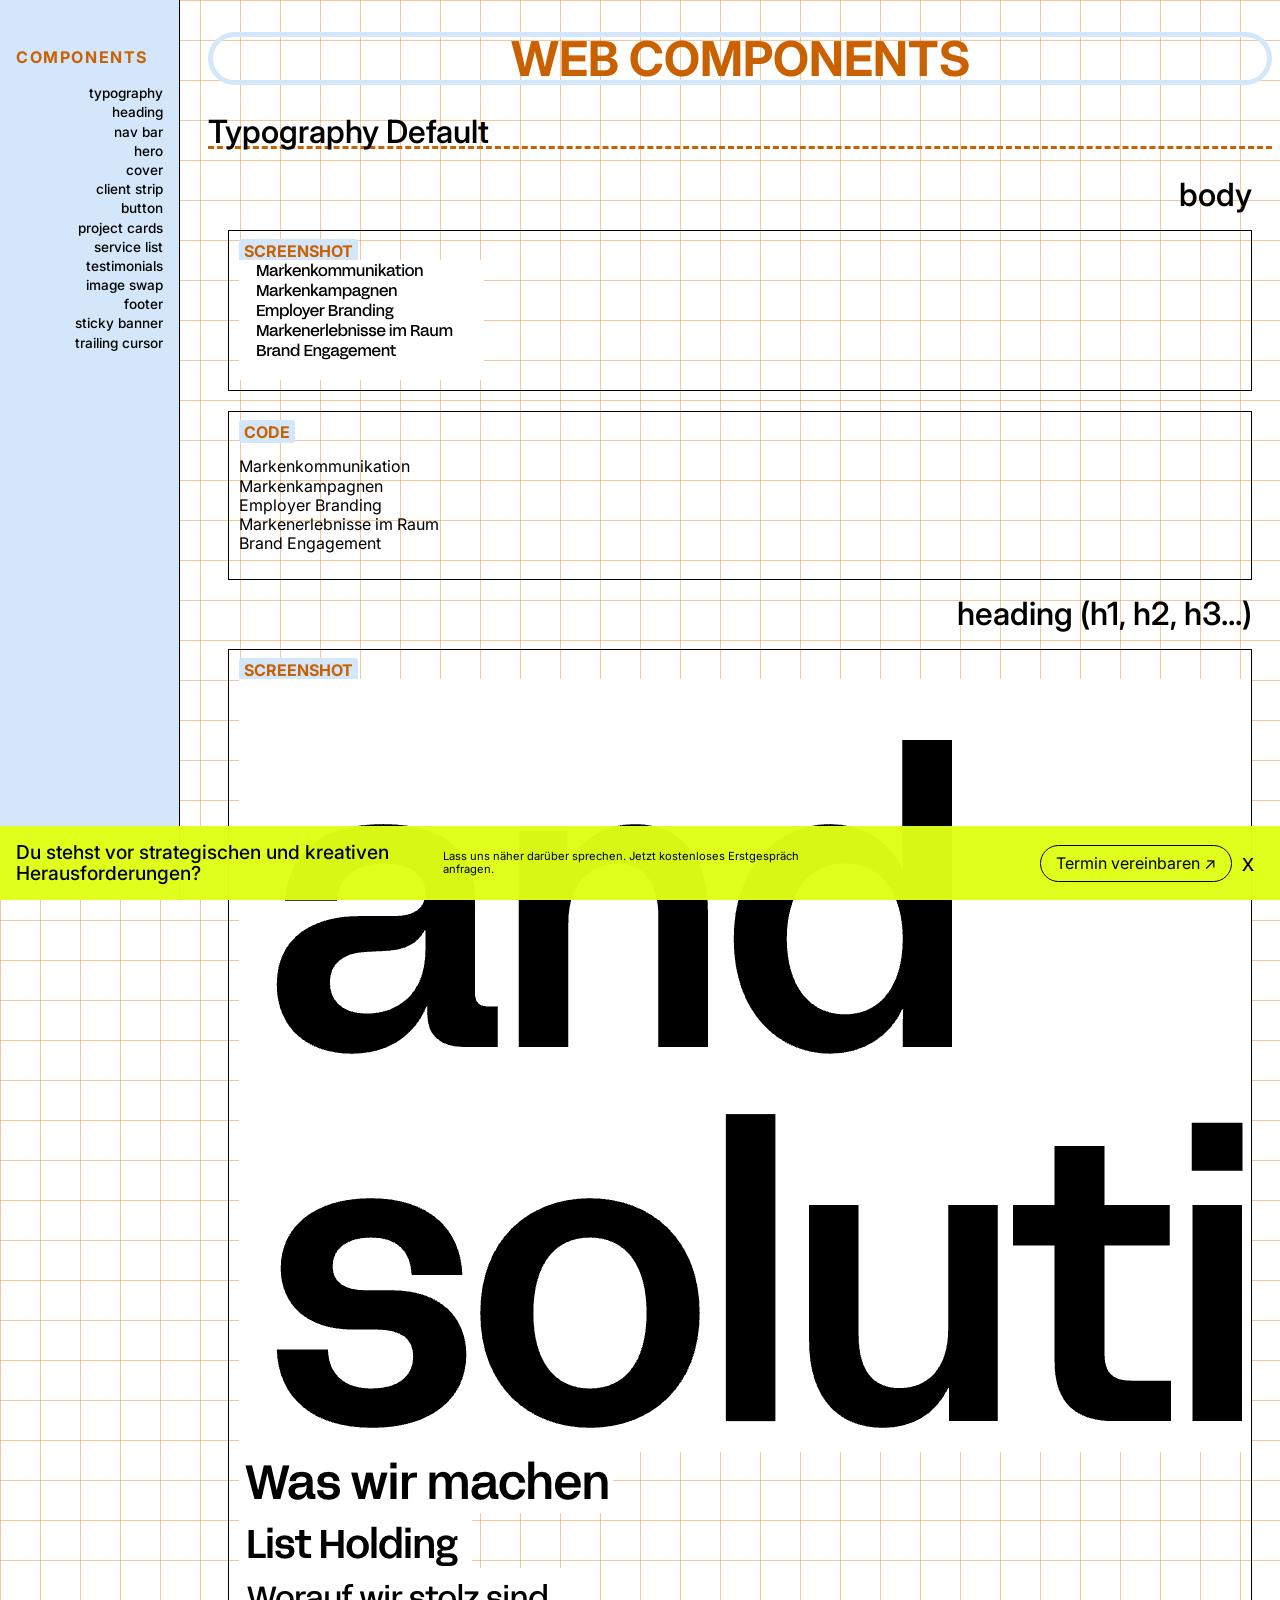
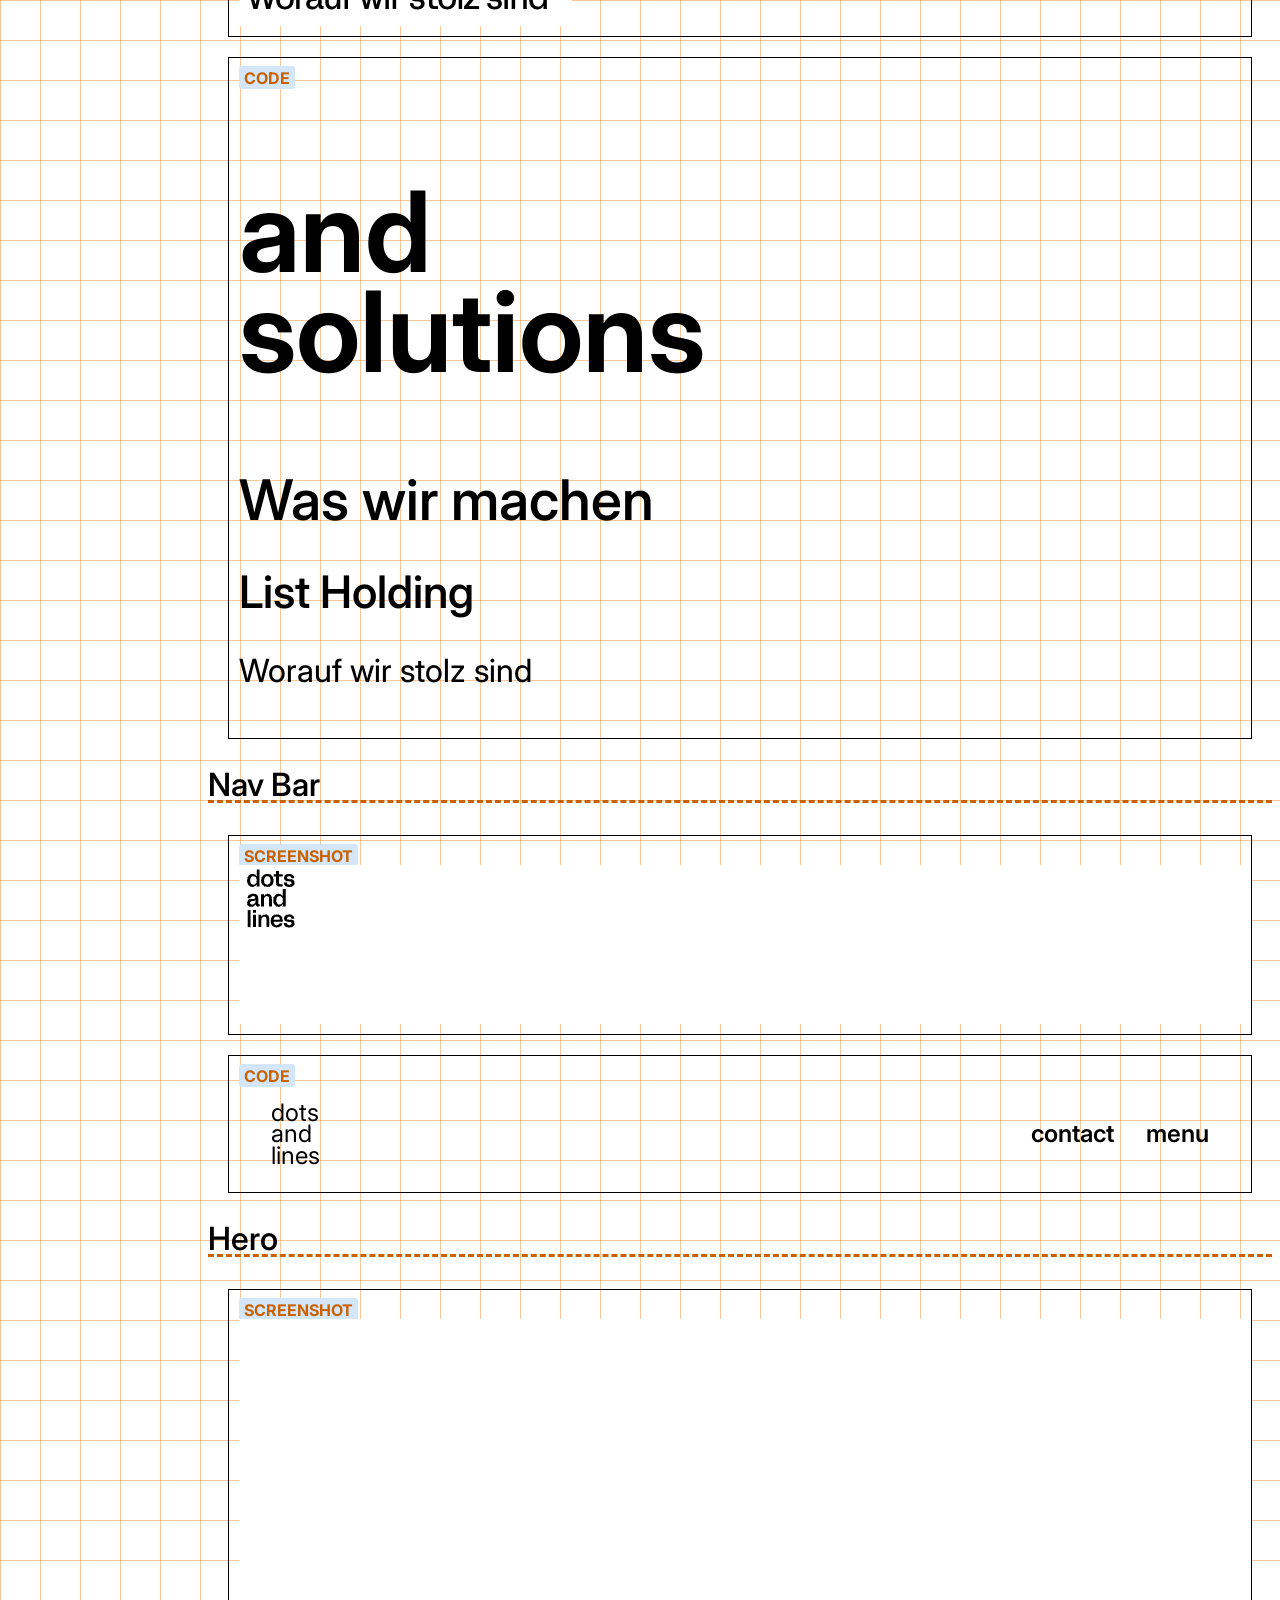
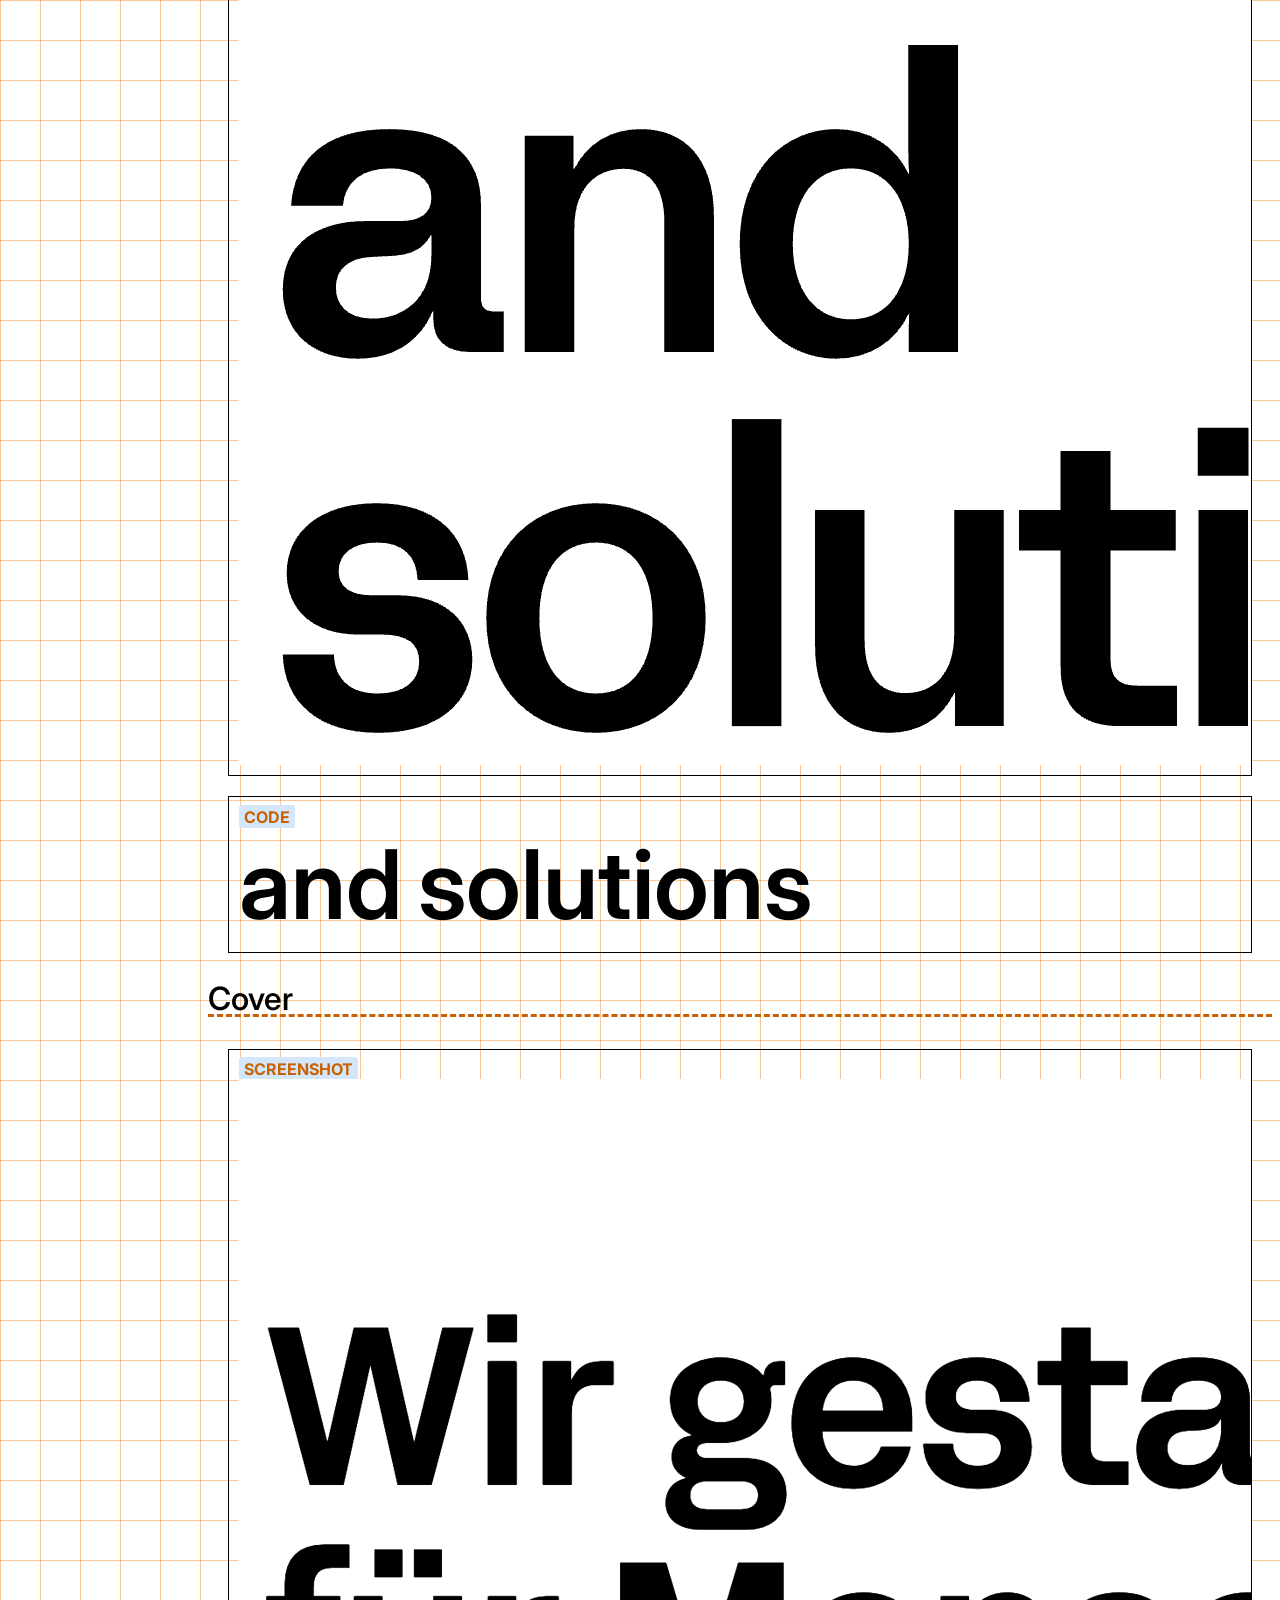
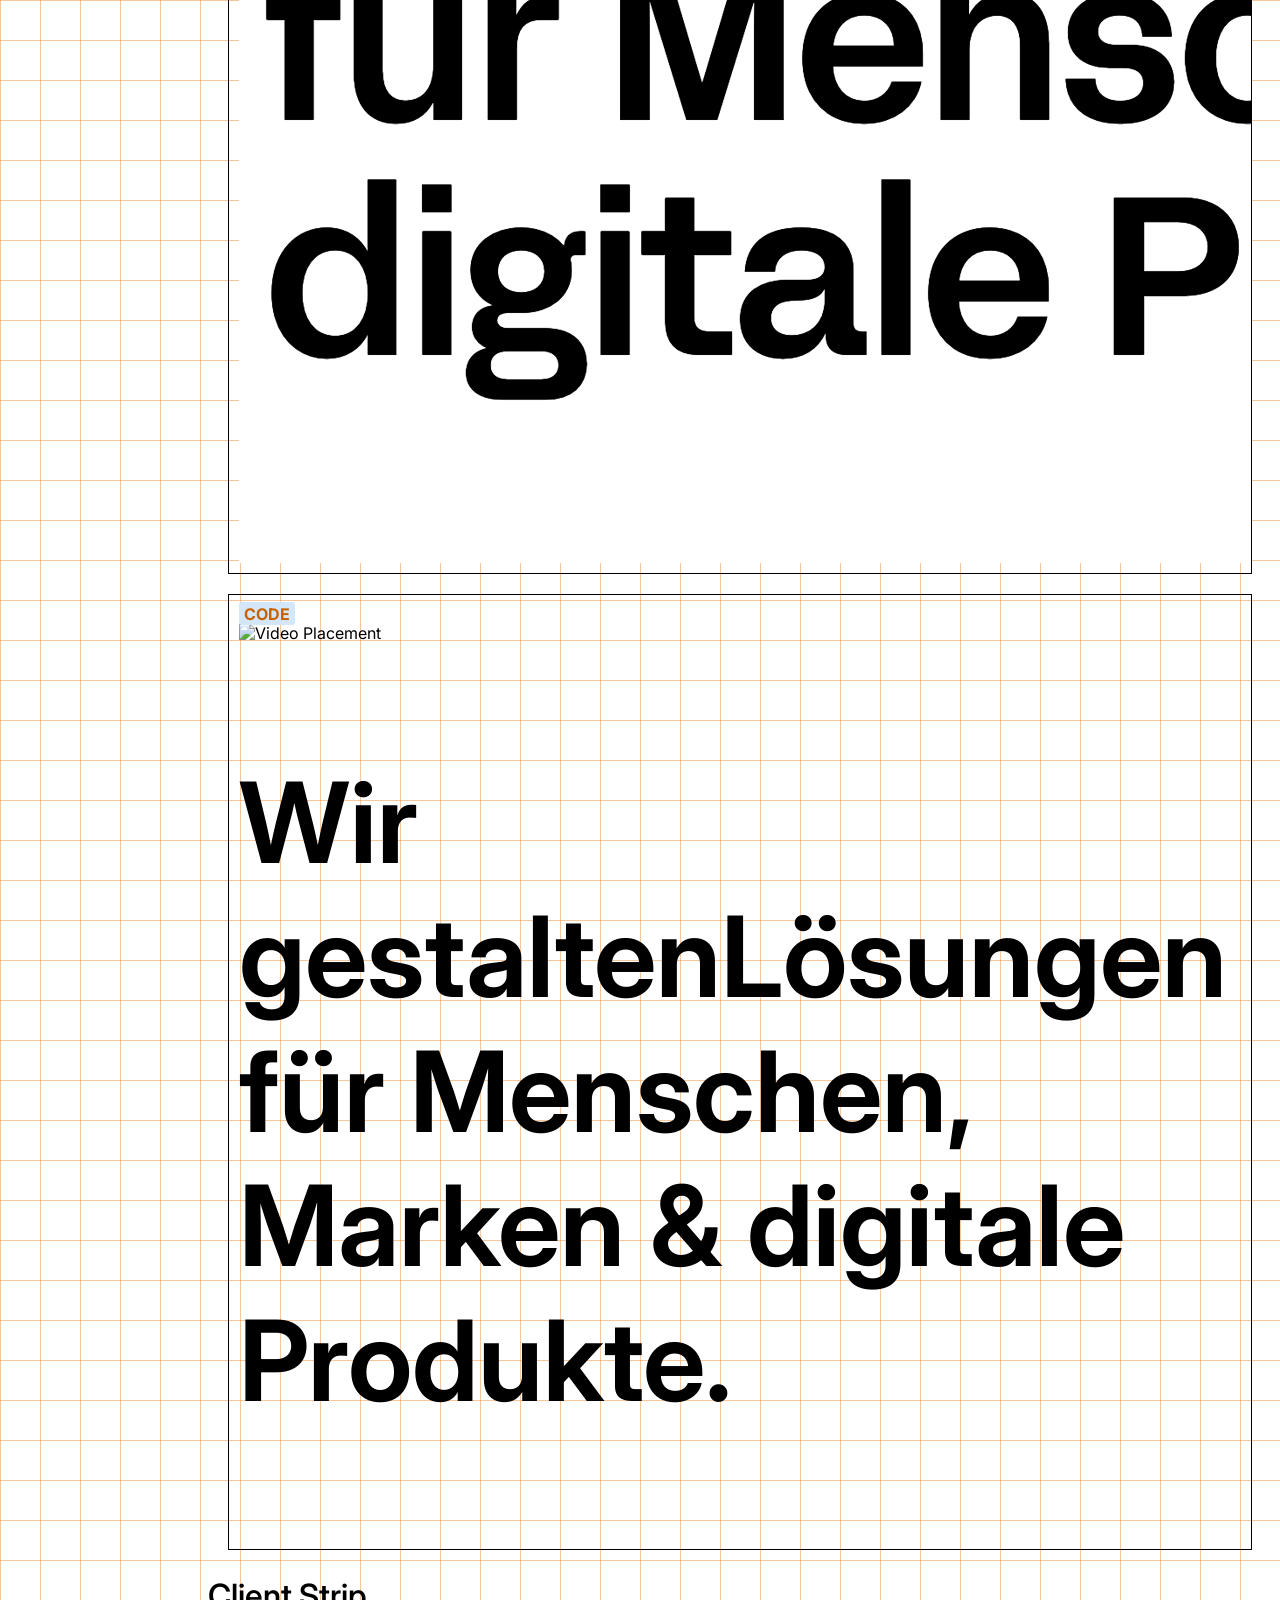
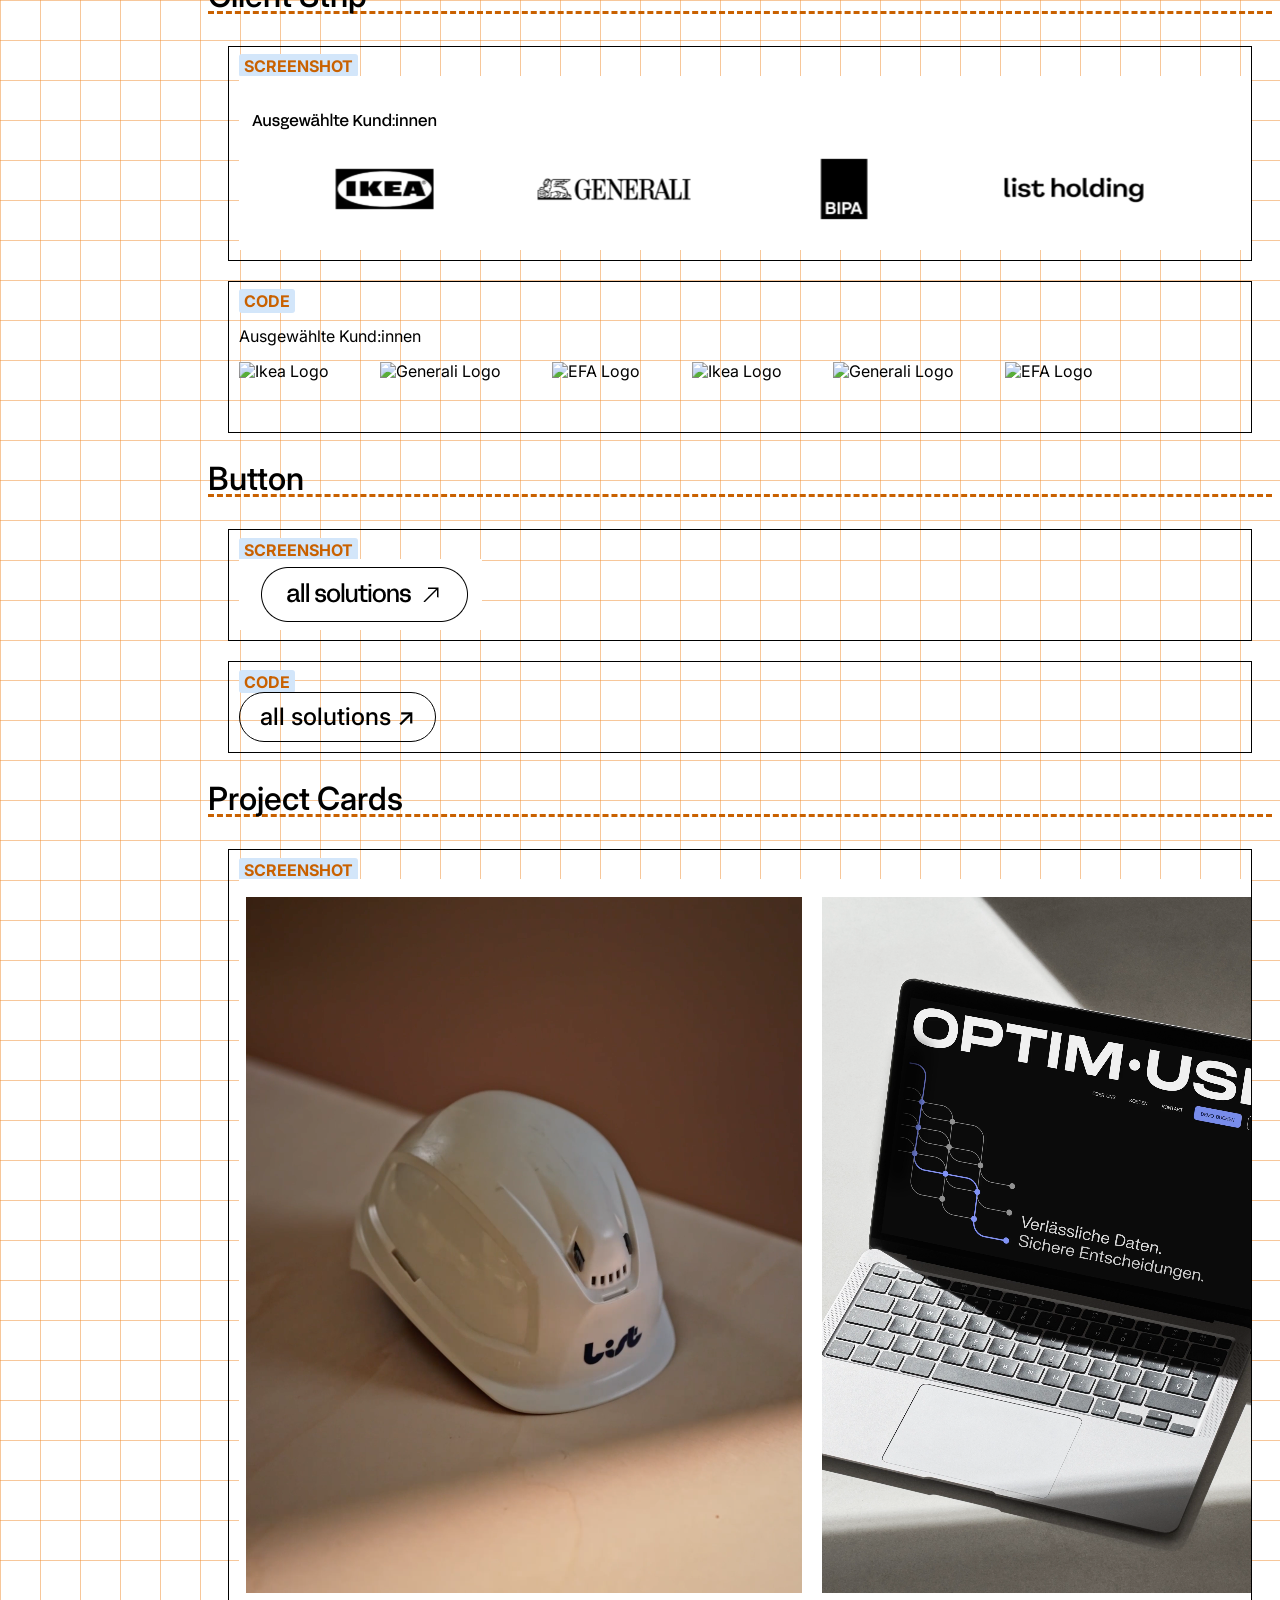
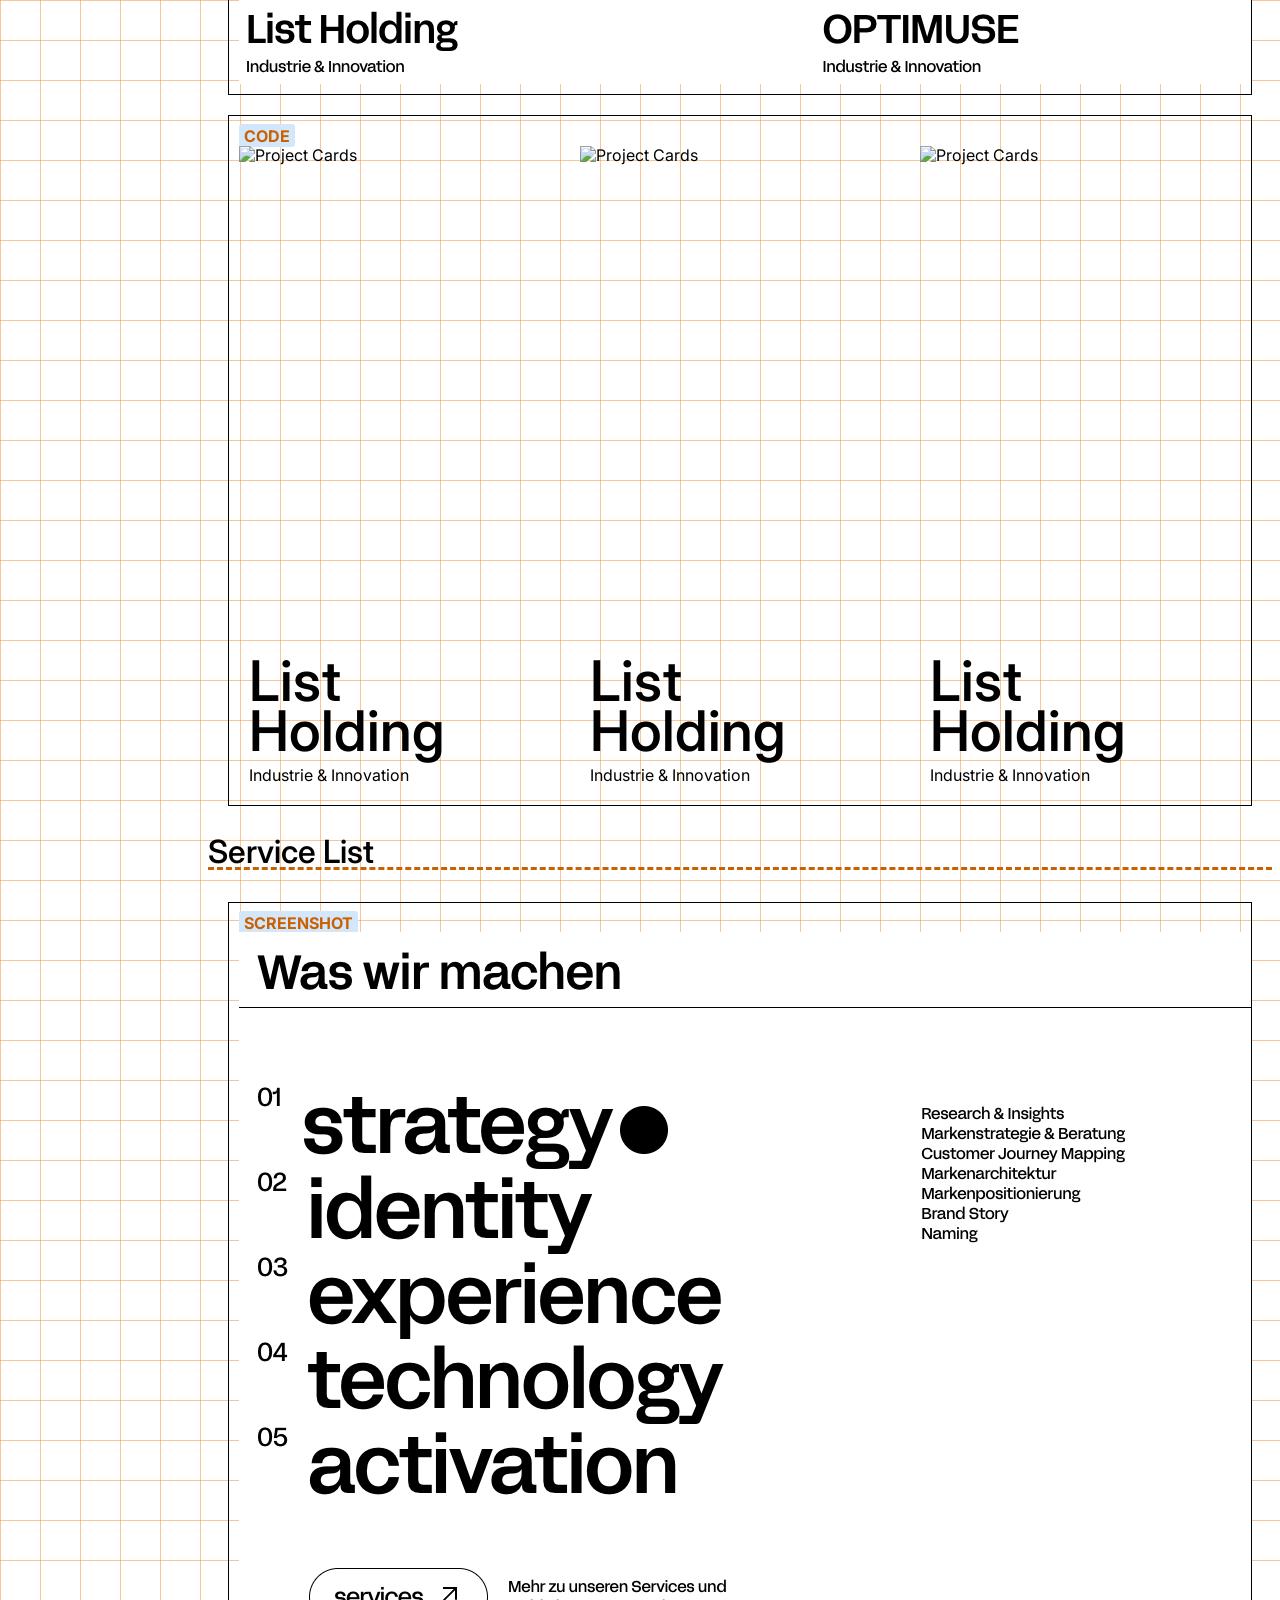
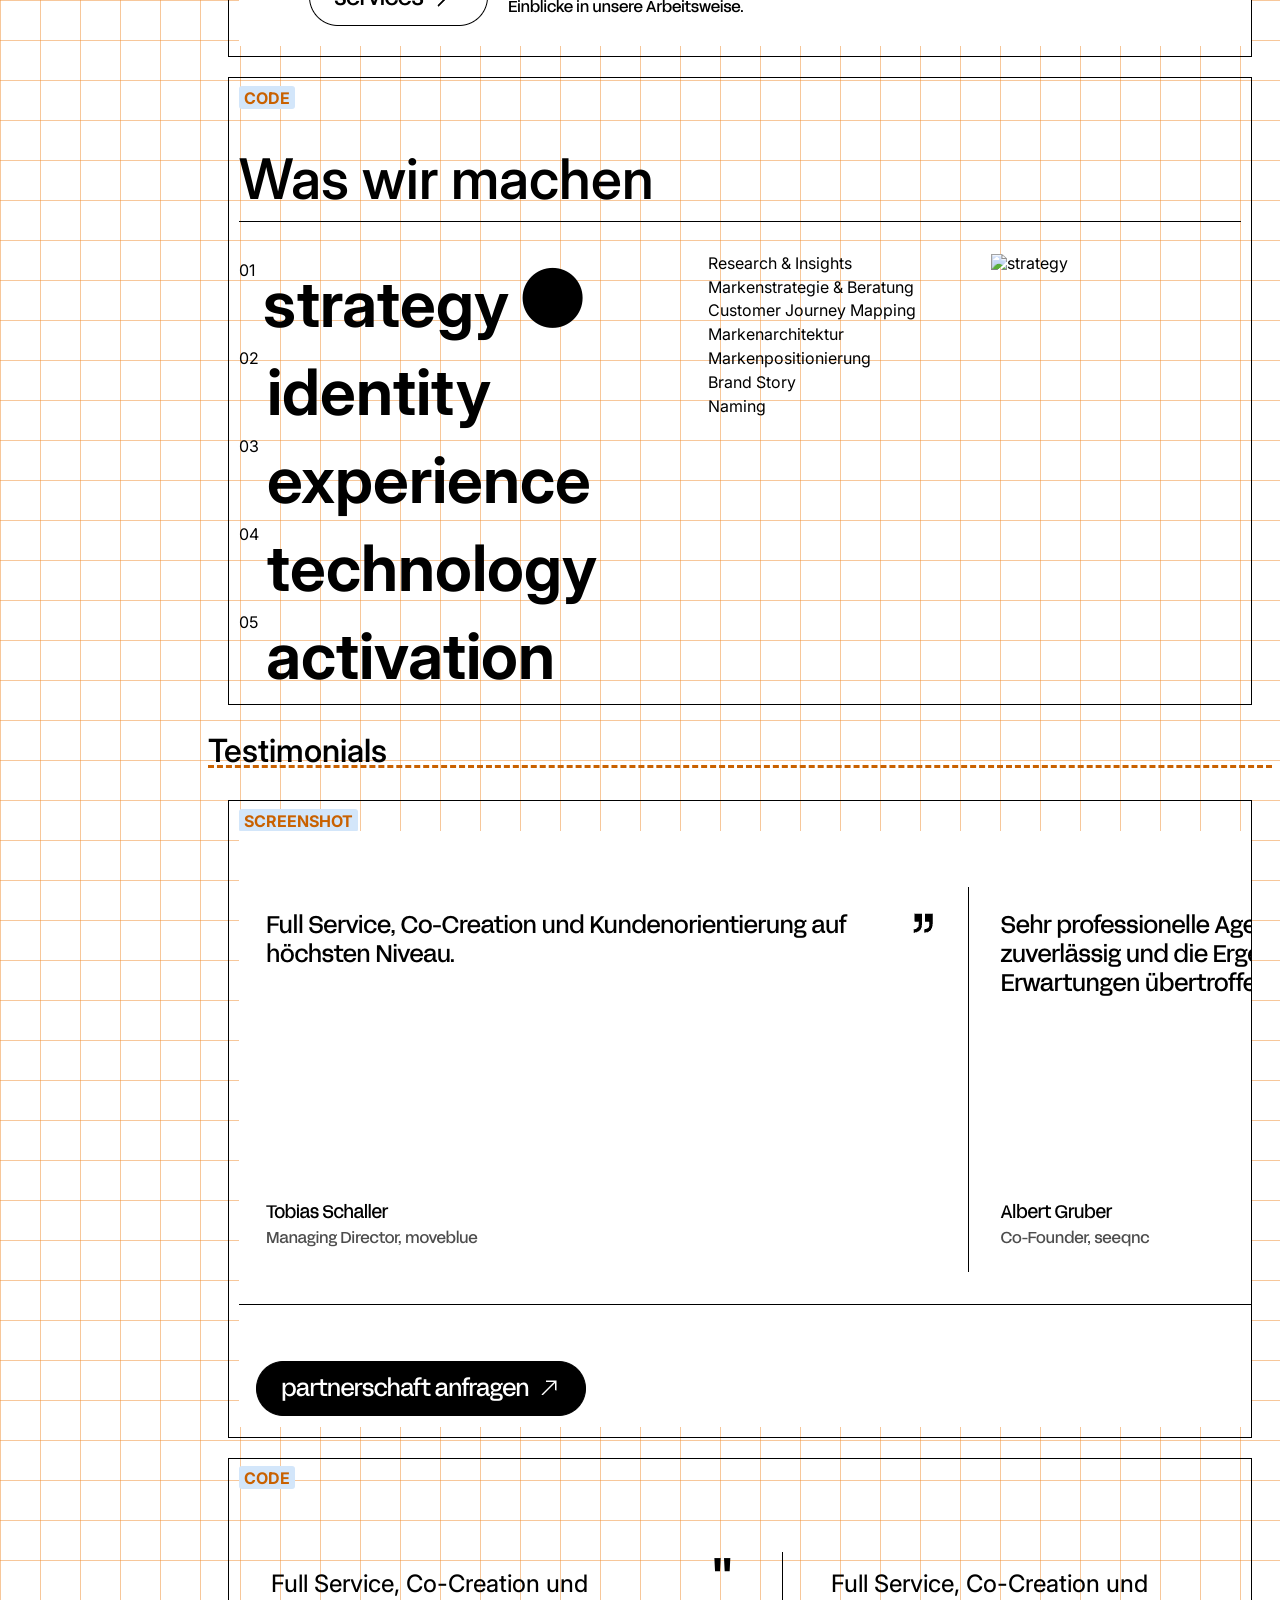
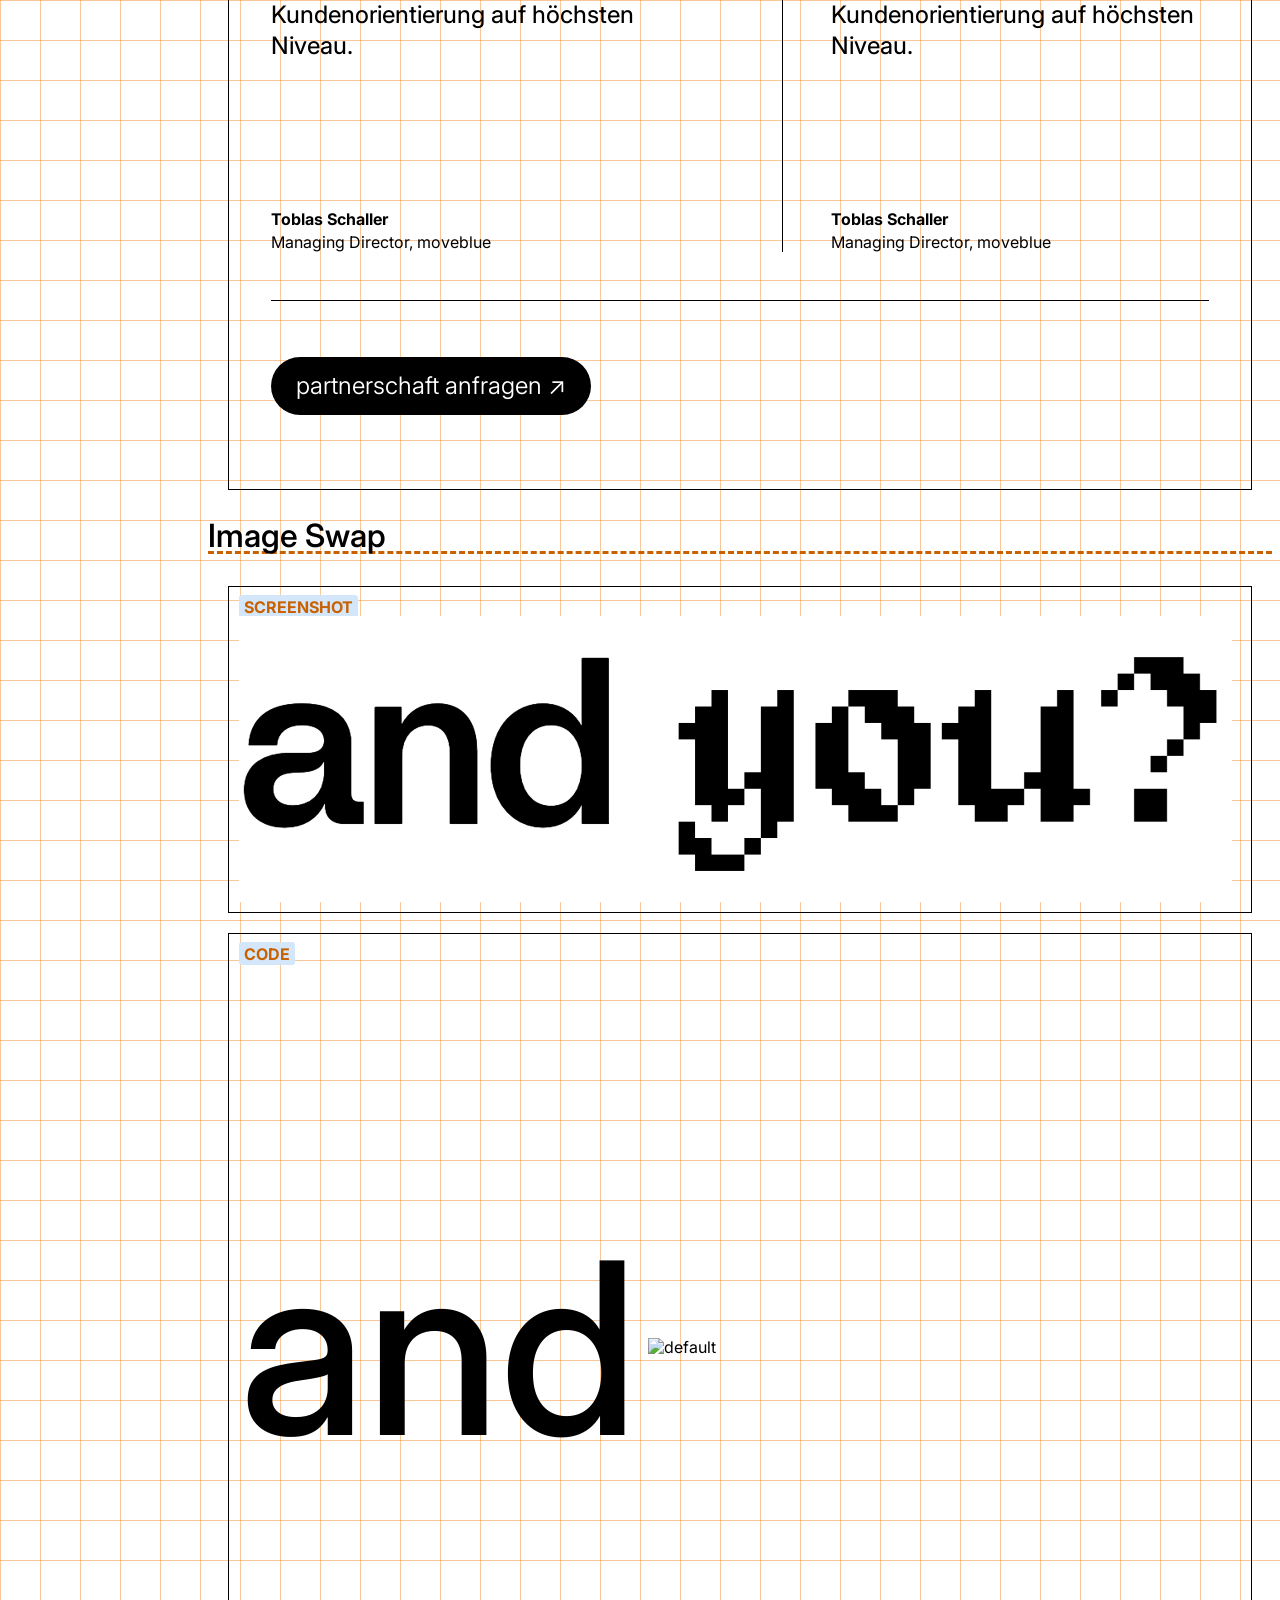
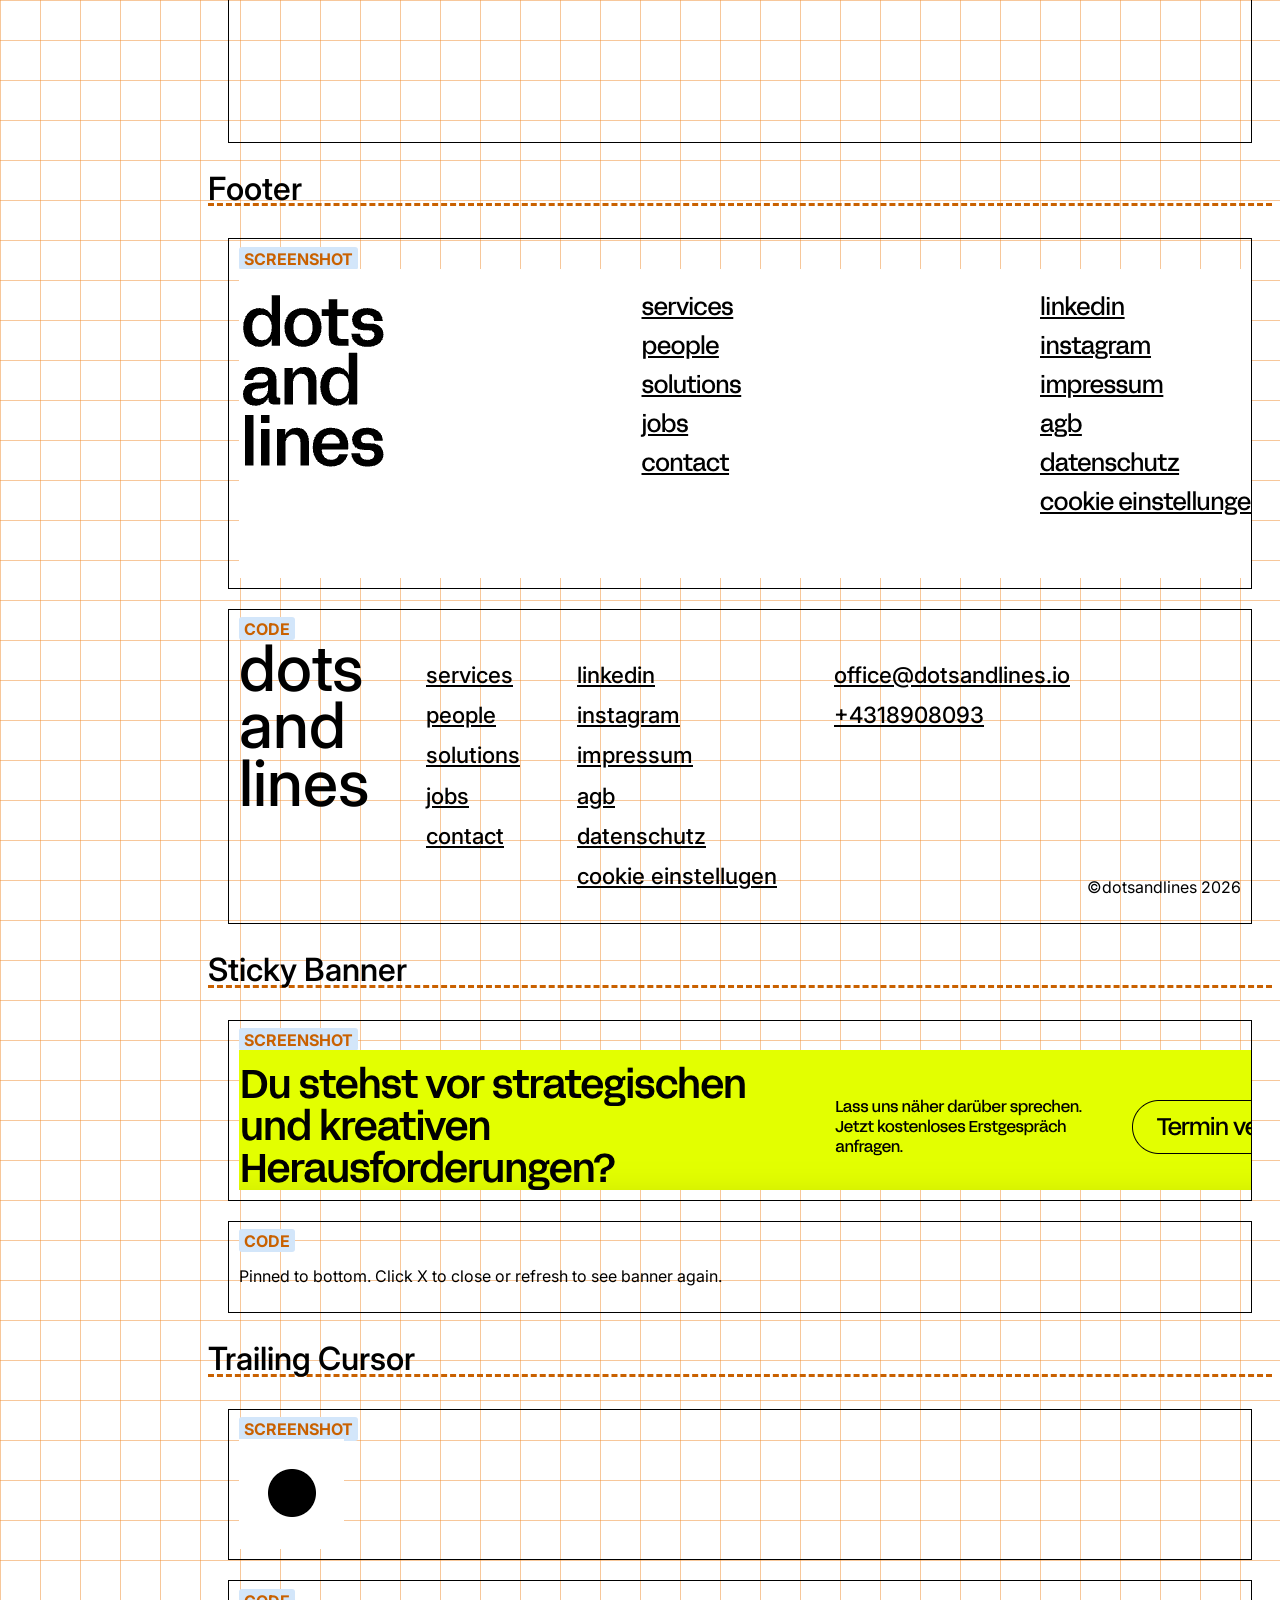
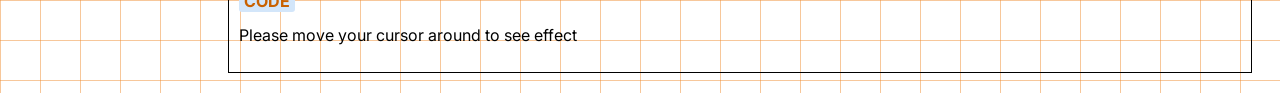
==== commit a1d31cc0: "update component page css" ====
--- a/components/index.html
+++ b/components/index.html
@@ -38,10 +38,8 @@
 
 <!-- TYPOGRAPHY -->
     <article class="components" id="typography">
-        <h3 class="components__name">
-            <p>Typography Default</p>
-            <p>body</p>
-        </h3>
+        <h3 class="components__name">Typography Default</h3>
+        <h3 class="typography__type">body</h3>
         <div class="components__img">
             <p class="components__label">SCREENSHOT</p>
             <img src="img/copy_body.png" alt="copy body"/>
@@ -59,7 +57,7 @@
 <!-- COMPONENTS -->
 <!-- COMPONENTS HEADING -->
     <article class="components" id="heading">
-        <h3 class="components__name">heading (h1, h2, h3...)</h3>
+        <h3 class="typography__type">heading (h1, h2, h3...)</h3>
         <div class="components__img">
             <p class="components__label">SCREENSHOT</p>
             <img srcset="img/head1.png 2x" src="img/head1.png" alt="Heading 1"/>
--- a/css/main.css
+++ b/css/main.css
@@ -69,6 +69,14 @@
     border-radius: 999px;
 }
 
+.typography__type {
+    font-size: 2rem;
+    font-weight: 550;
+    text-align: right;
+    padding: 0;
+    padding-right: 20px;
+    margin: 0;
+}
 /**
 *Side Bar
 */
@@ -122,7 +130,7 @@
 .components__name {
     font-size: 2rem;
     font-weight: 550;
-    border: 3px dashed var(--orange);
+    border-bottom: 3px dashed var(--orange);
 }
 
 .components img {
@@ -133,6 +141,7 @@
     border: 1px solid var(--black);
     overflow-x: auto;
     padding: 10px;
+    margin: 20px;
 }
 
 .components__code {
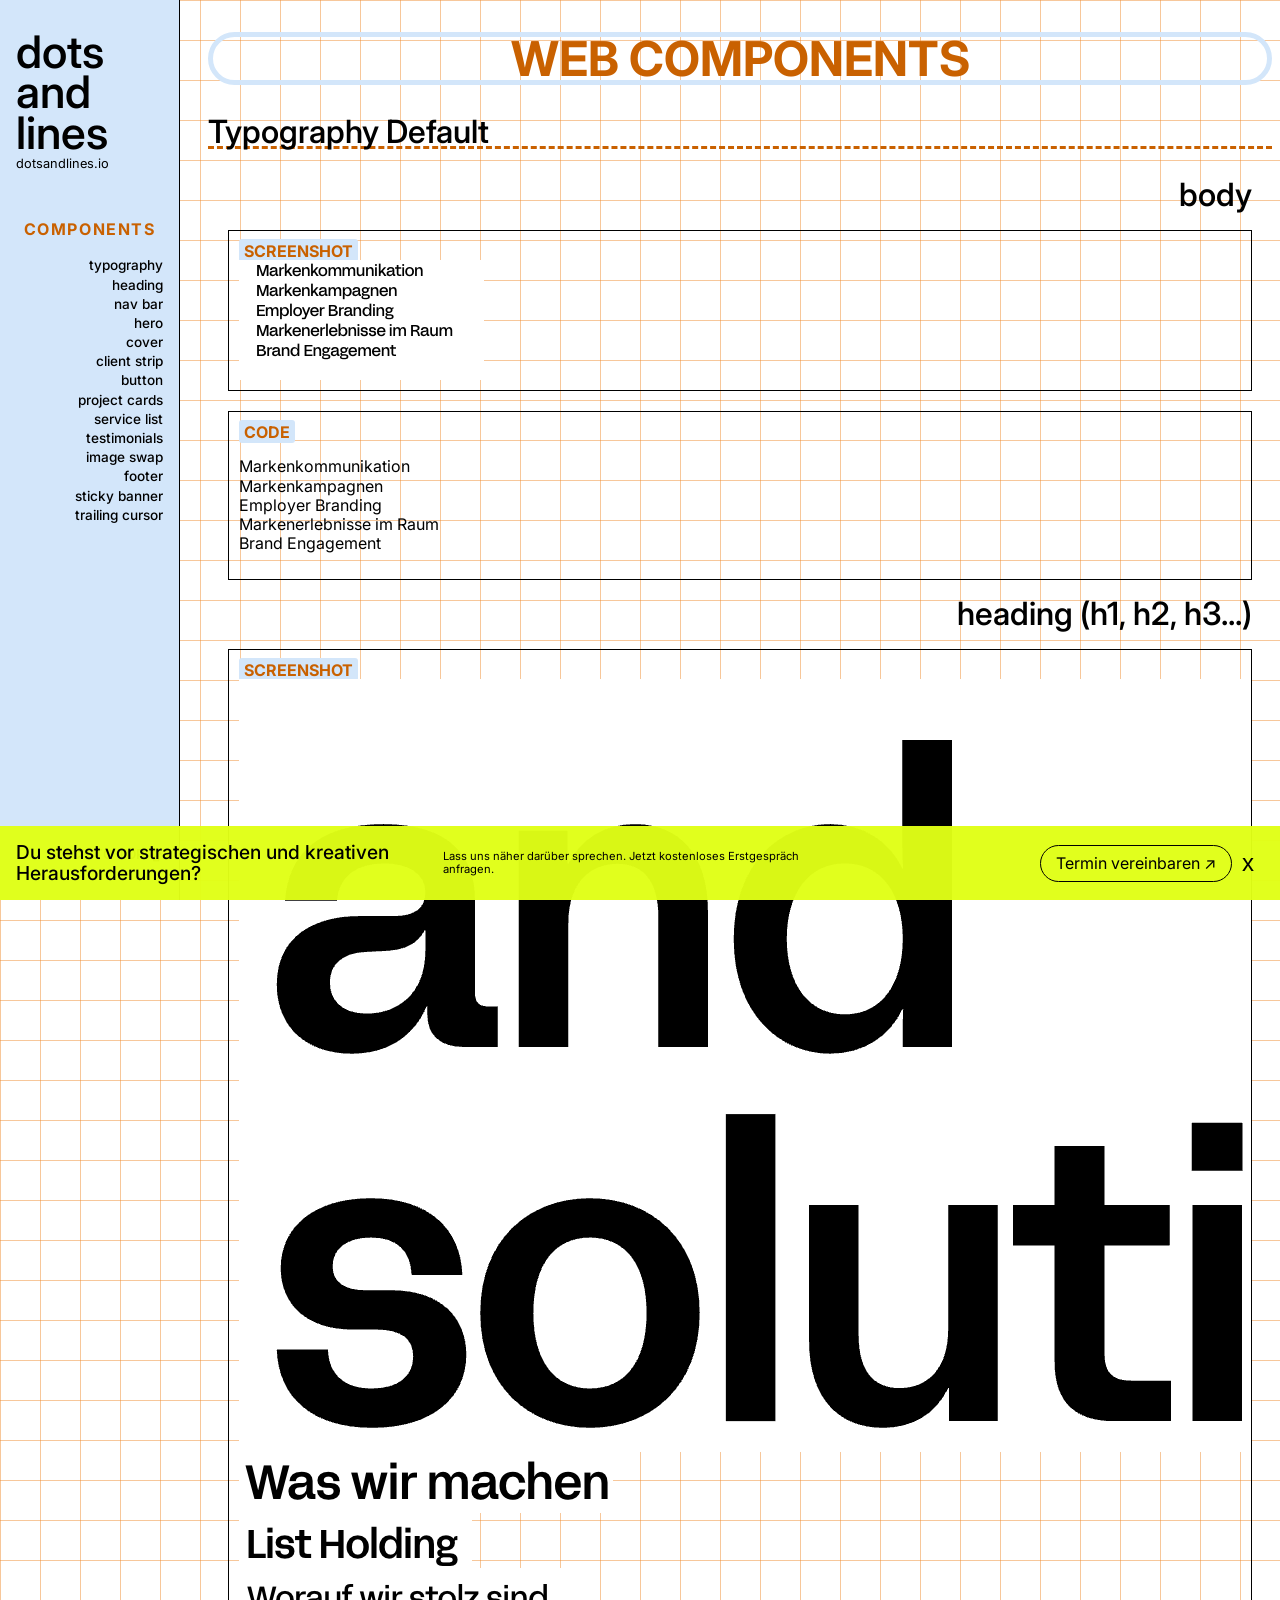
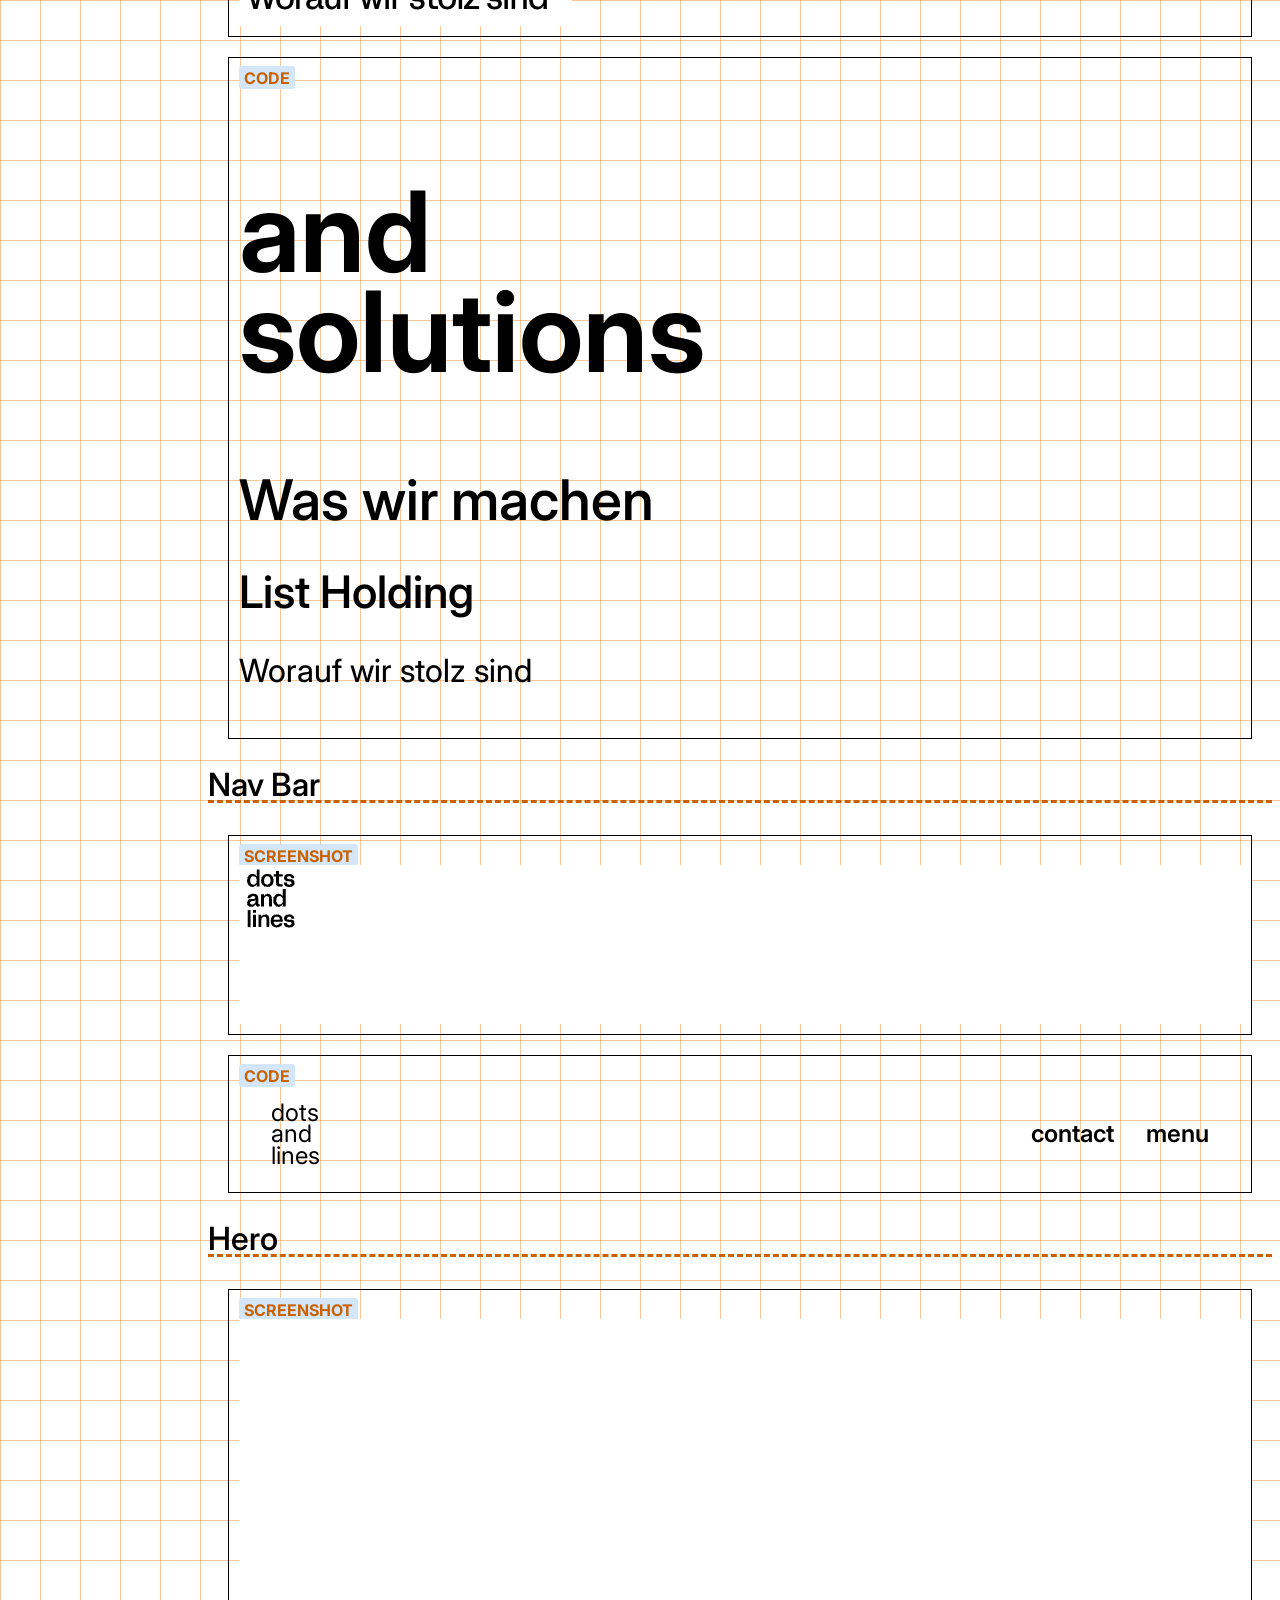
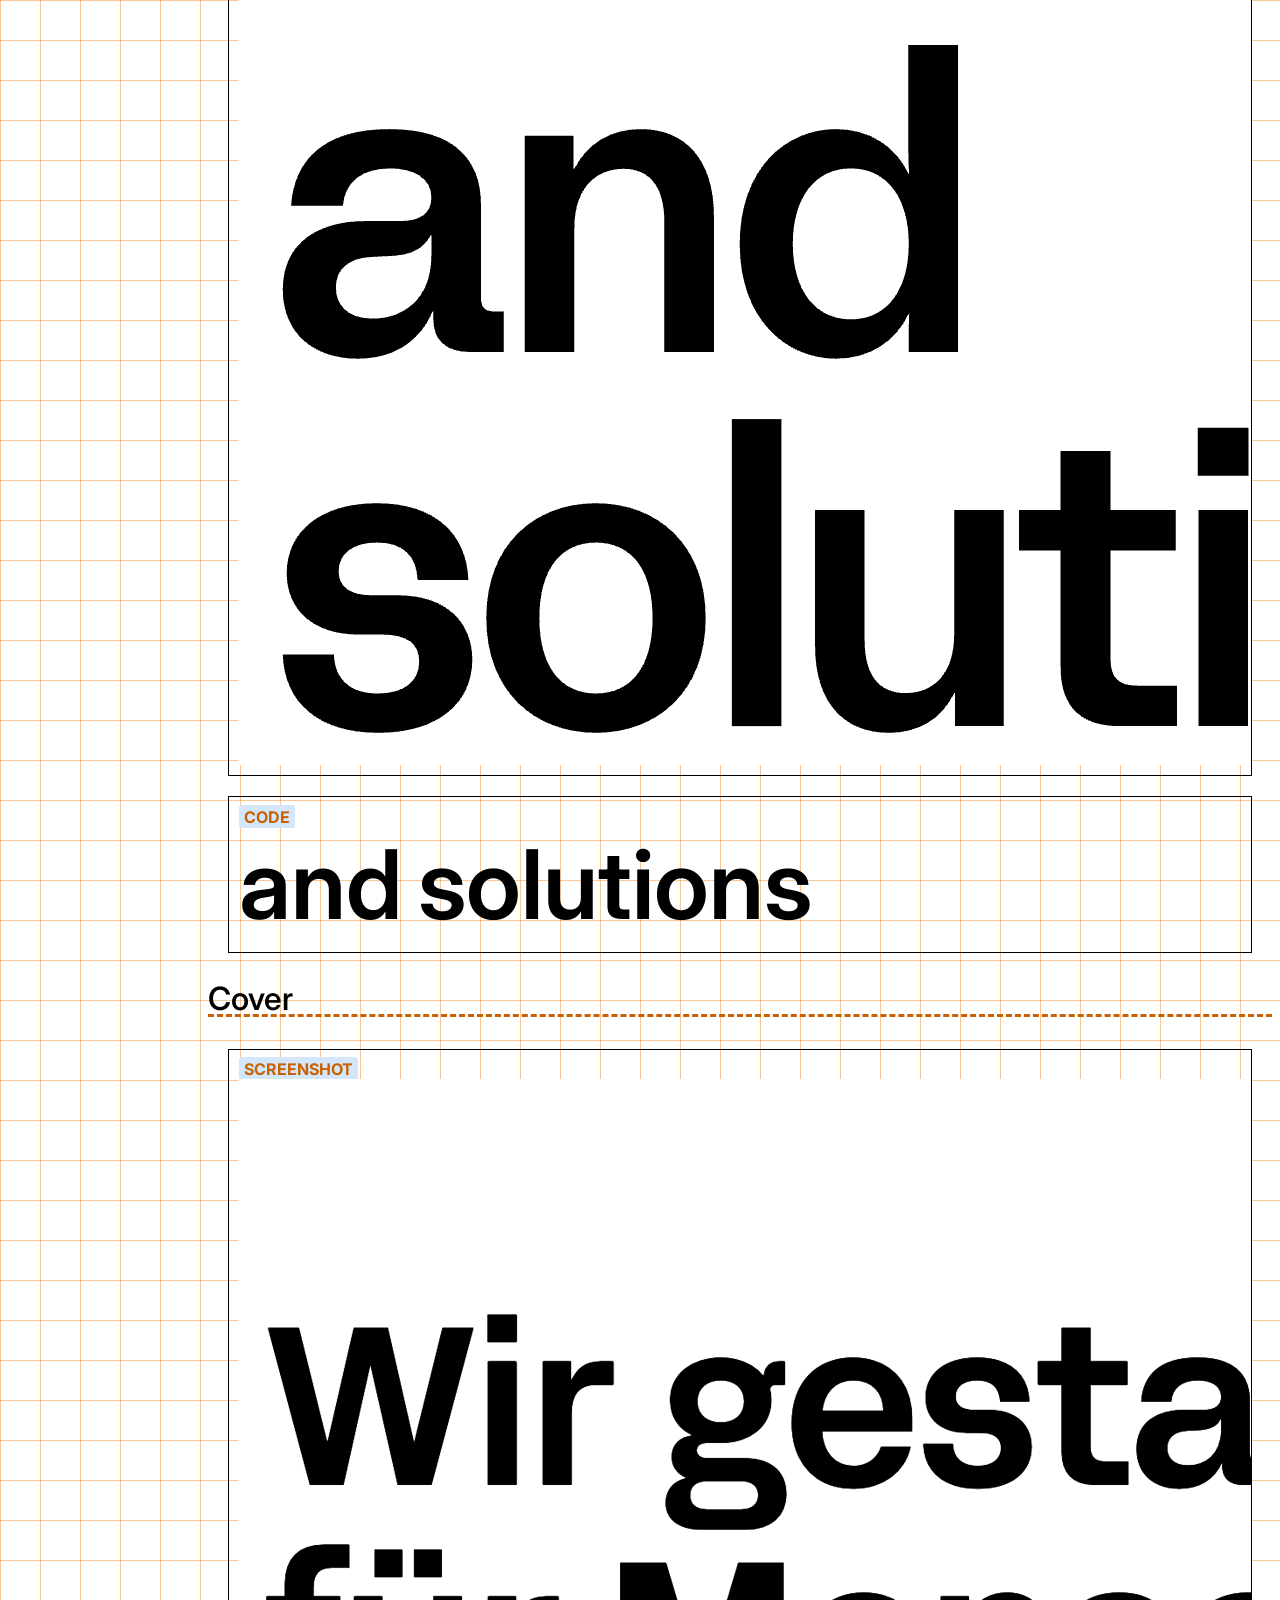
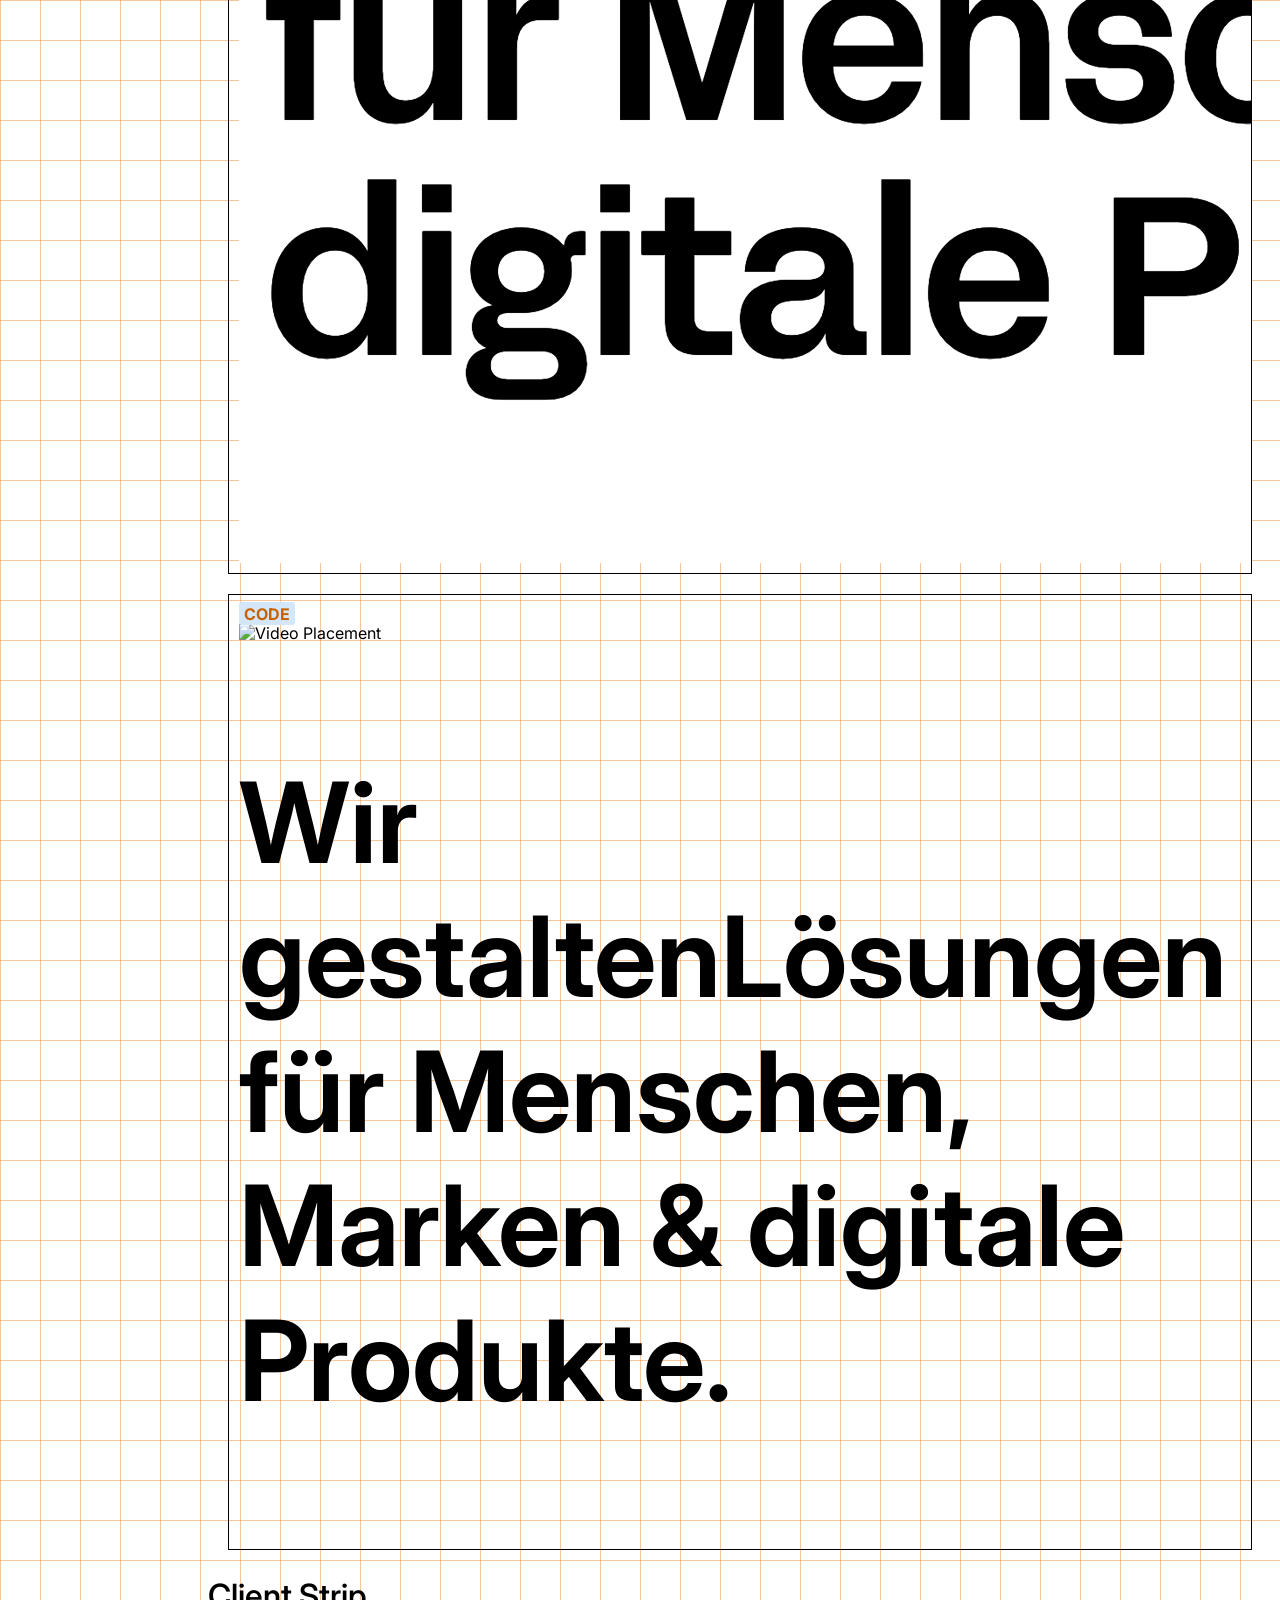
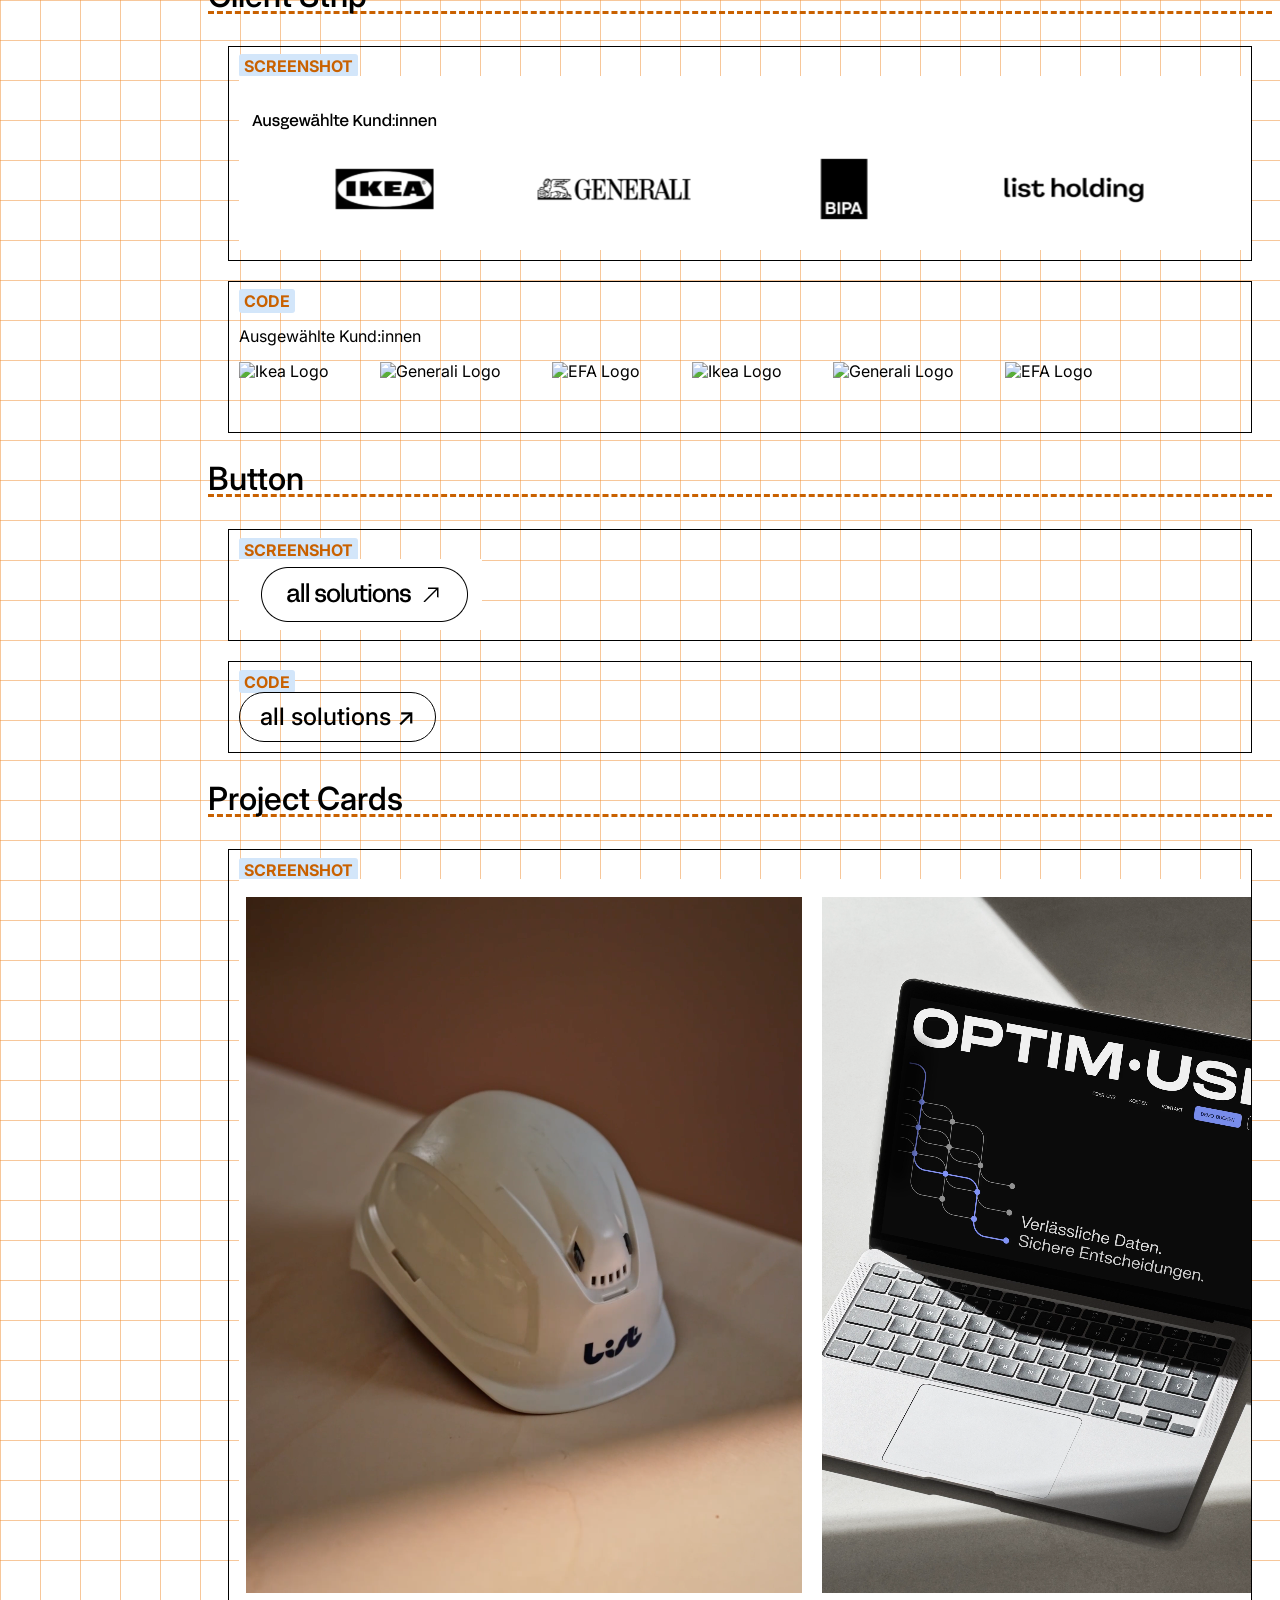
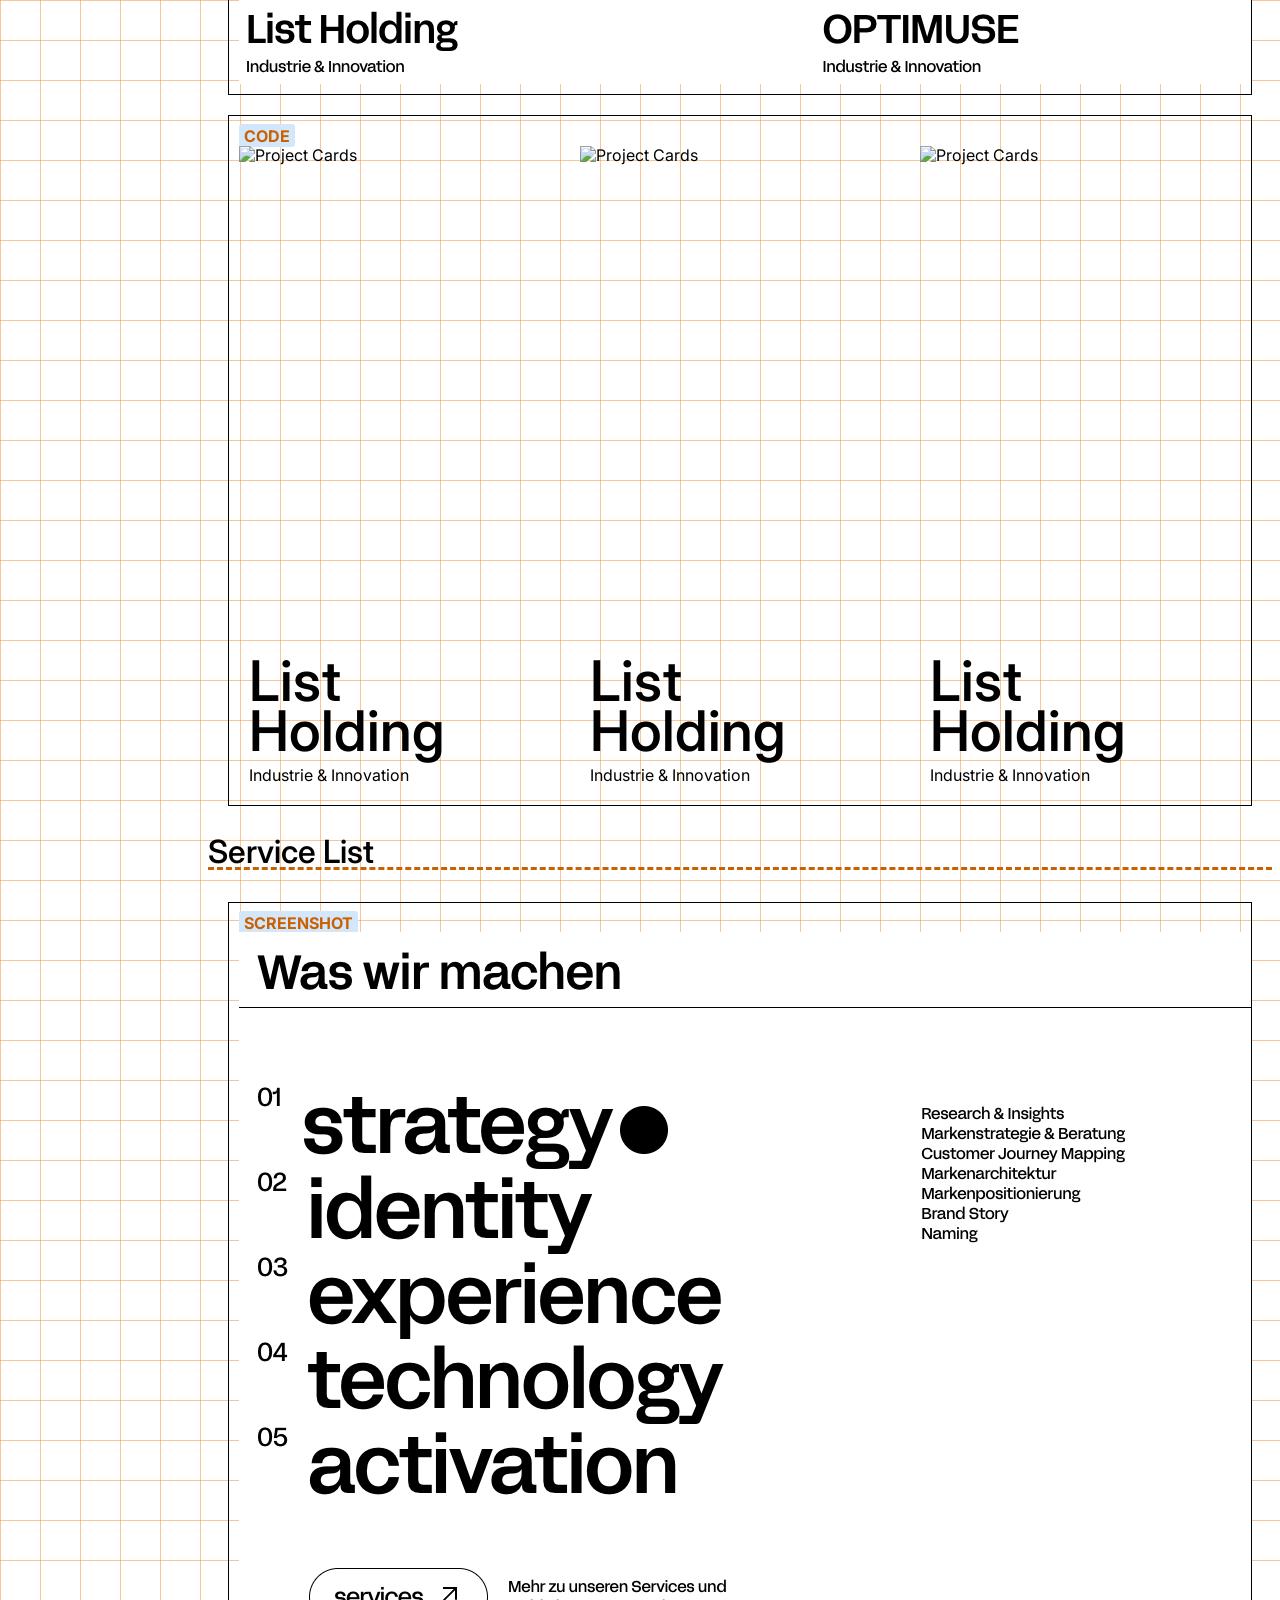
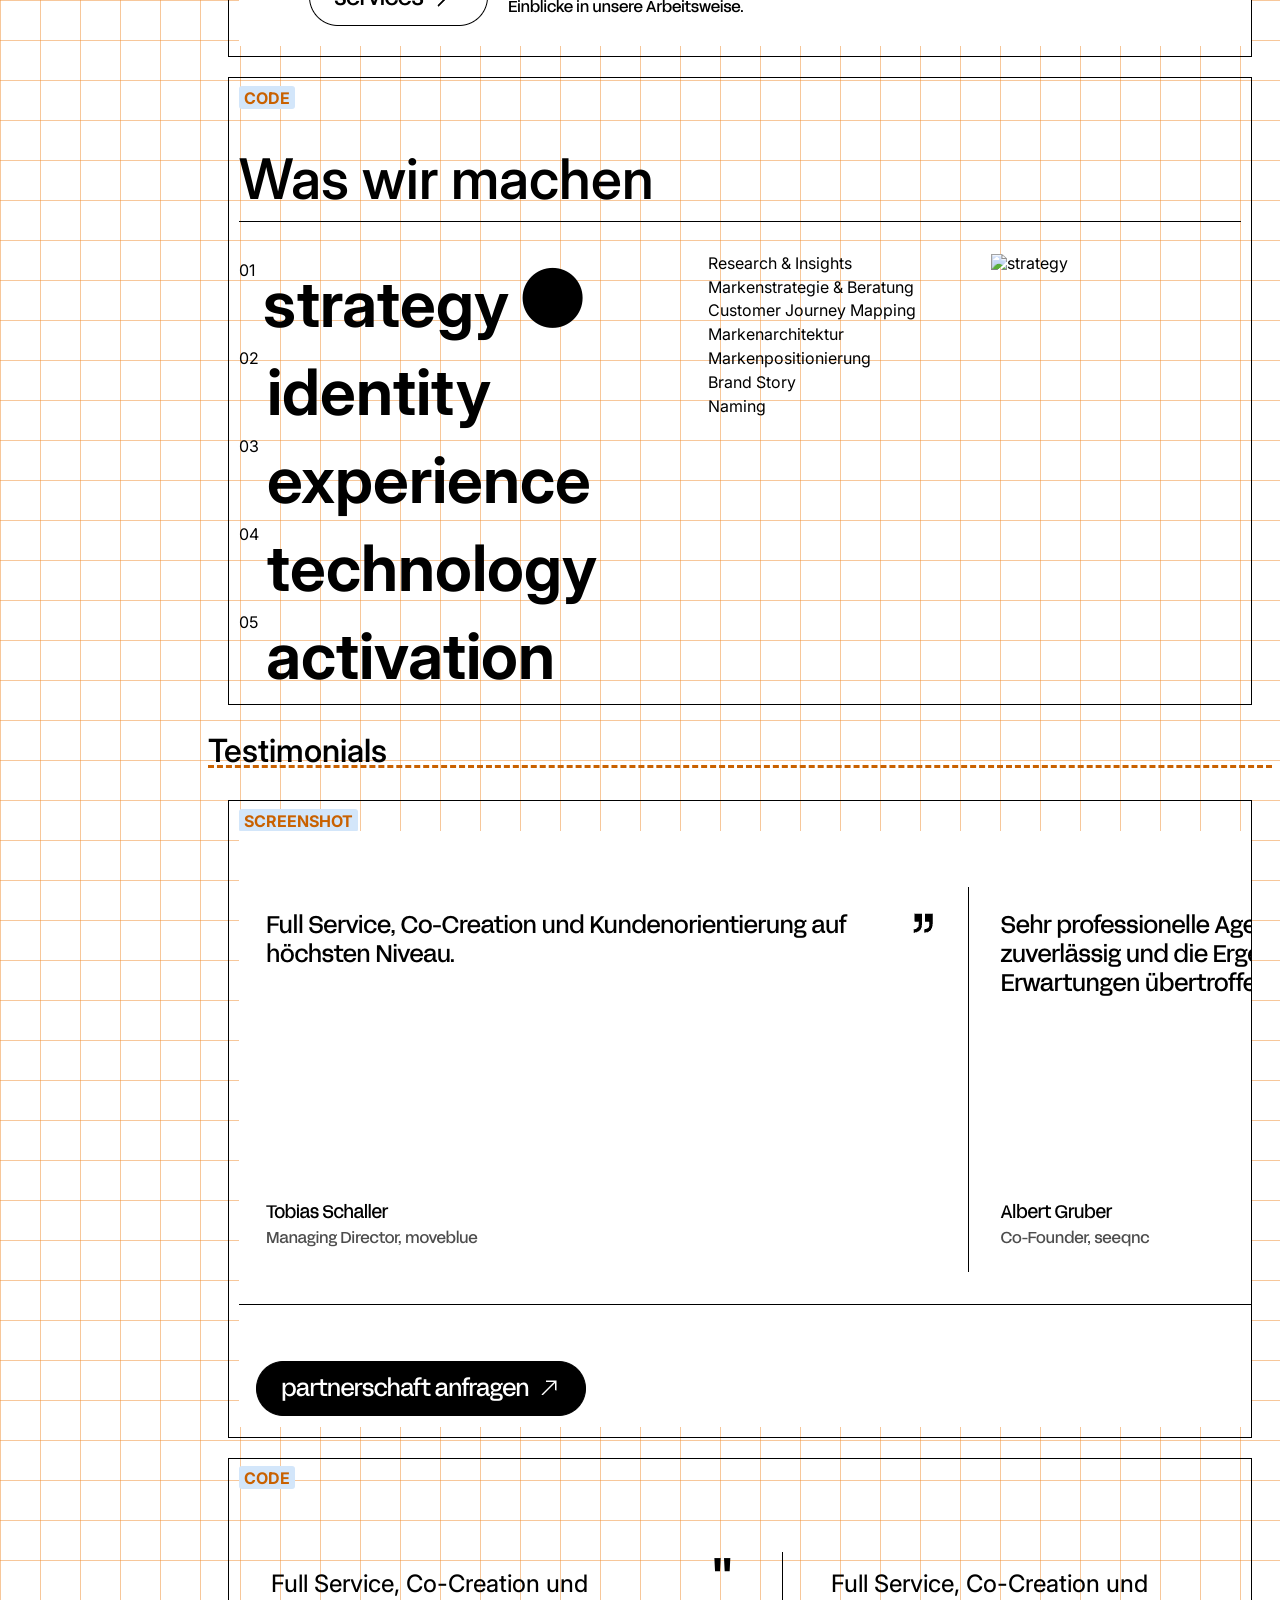
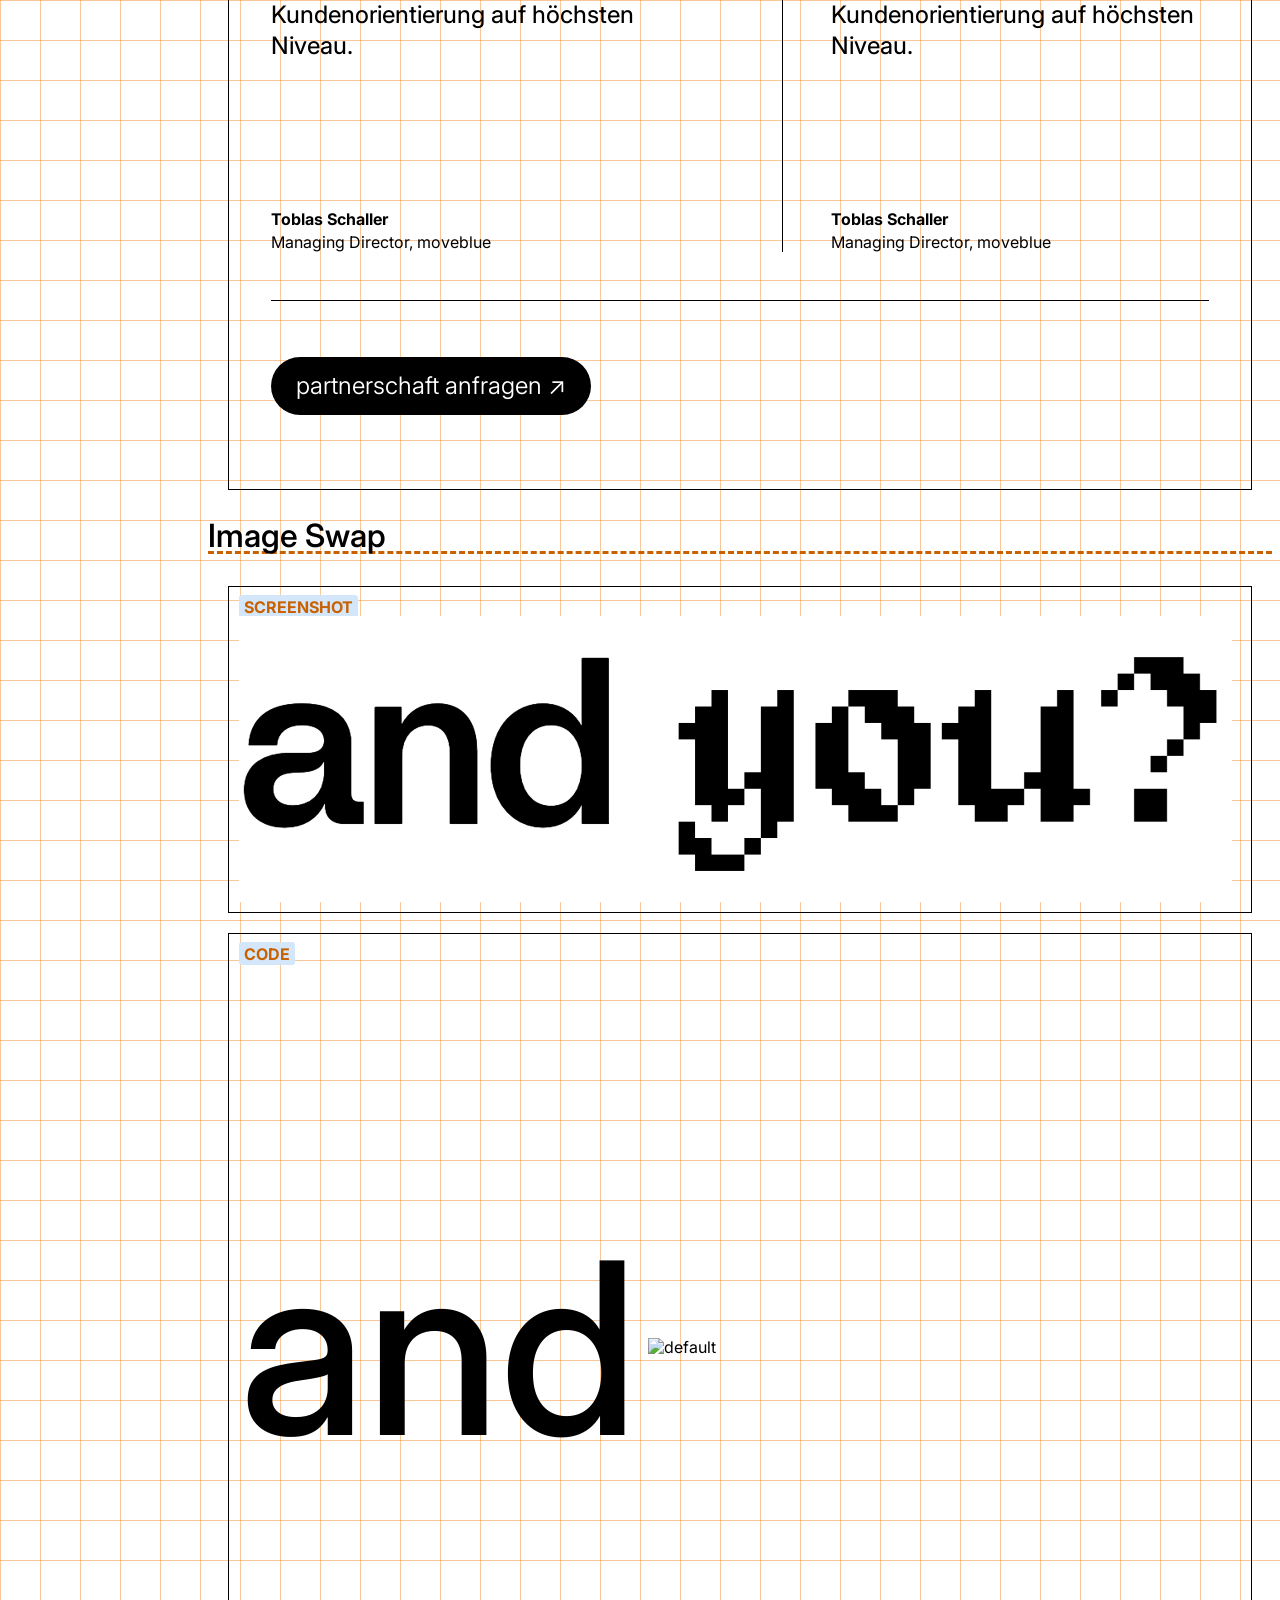
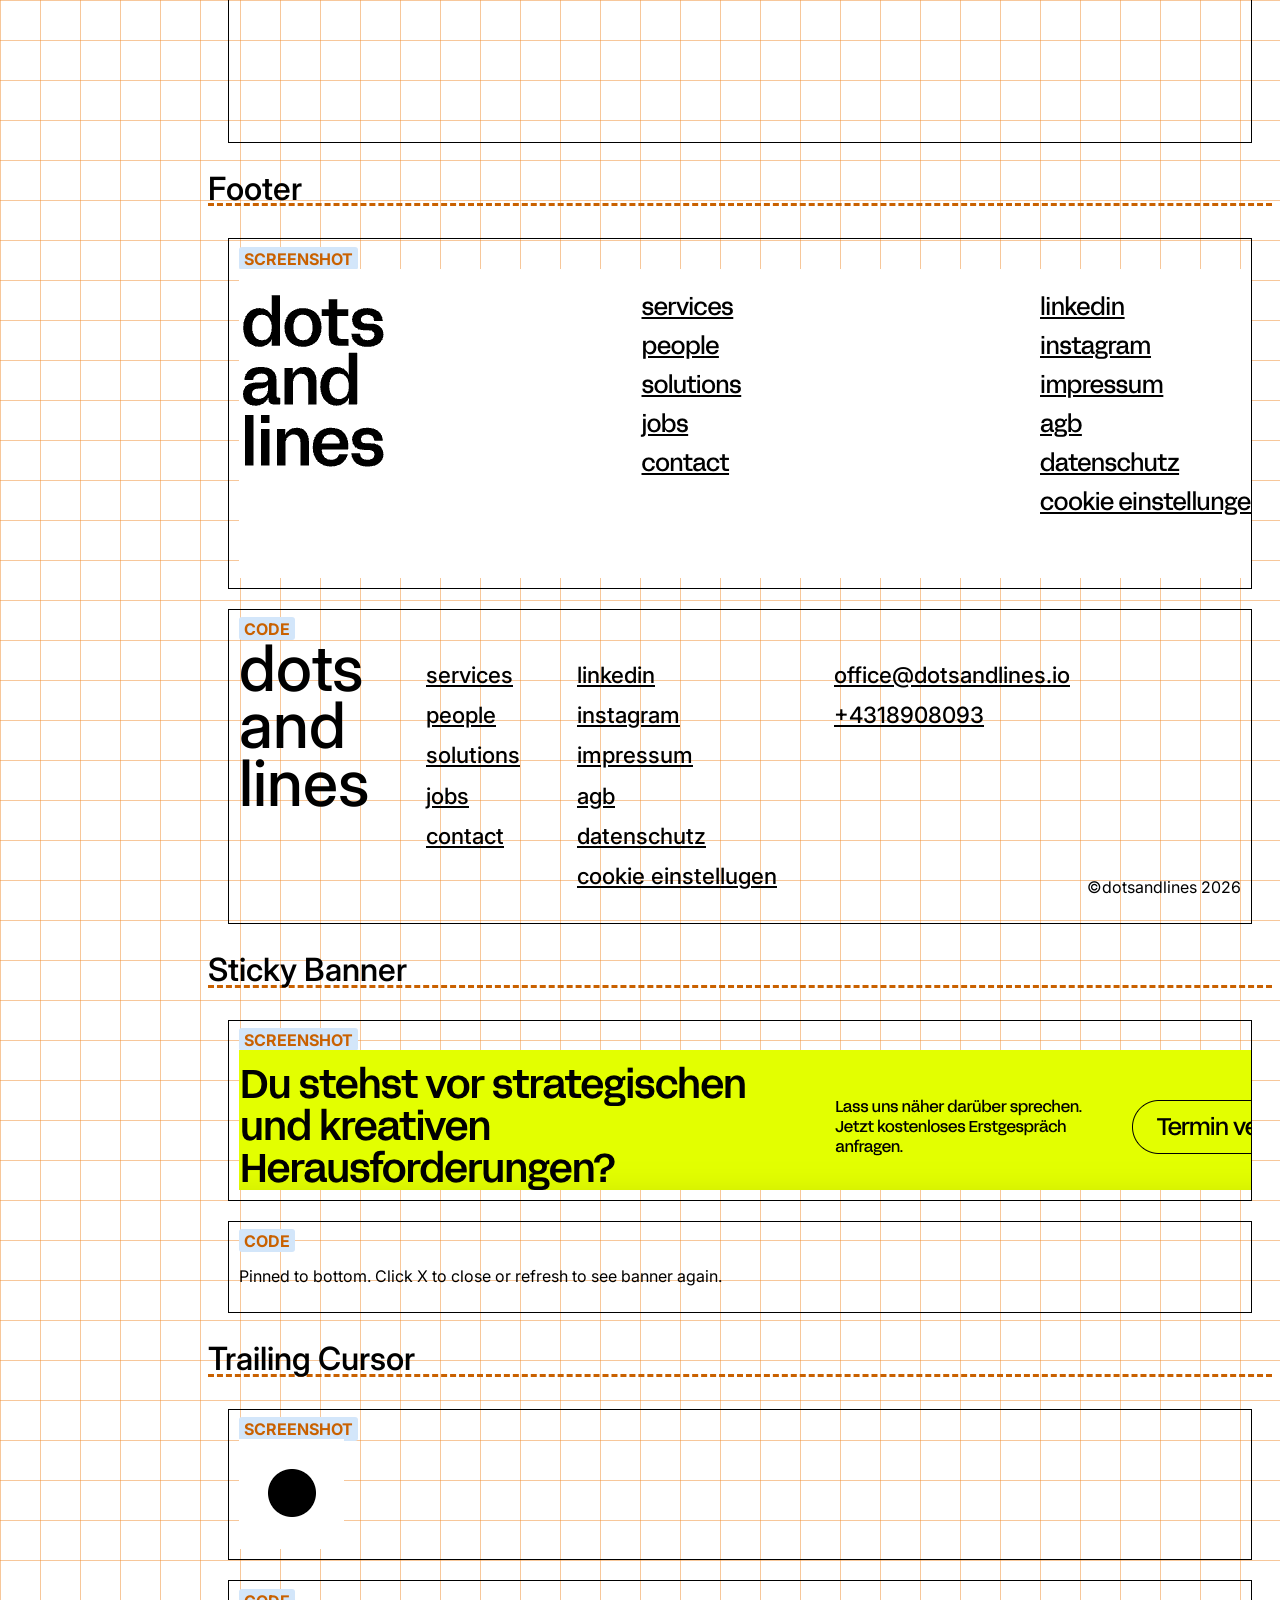
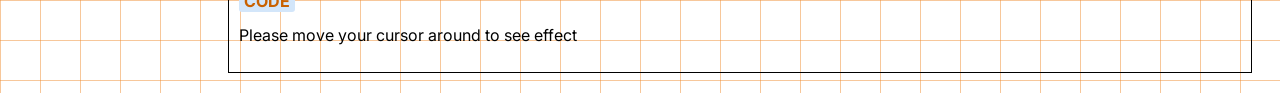
==== commit a7f7175a: "add logo and web link" ====
--- a/components/index.html
+++ b/components/index.html
@@ -15,6 +15,12 @@
   </head>
   <body>
     <nav class="sidebar">
+        <h3 class="sidebar__logo">
+            <span>dots</span>
+            <span>and</span>
+            <span>lines</span>
+        </h3>
+        <a class="website__link" href="https://www.dotsandlines.io/" target="_blank" rel="noopener noreferrer">dotsandlines.io</a>
         <p class="sidebar__title">Components</p>
         <ul class="sidebar__list">
             <li><a href="#typography">typography</a></li>
@@ -32,9 +38,12 @@
             <li><a href="#sticky-banner">sticky banner</a></li>
             <li><a href="#trailing-cursor">trailing cursor</a></li>
         </ul>
+        <div class="backto__top">
+        <a class ="backto__top-text" href="#backto-top">BACK TO TOP ⇪</a>
+        </div>
     </nav>
 
-    <h1 class="page__heading">Web Components</h1>
+    <h1 class="page__heading" id="backto-top">Web Components</h1>
 
 <!-- TYPOGRAPHY -->
     <article class="components" id="typography">
--- a/css/main.css
+++ b/css/main.css
@@ -93,13 +93,31 @@
     z-index: 100;
 }
 
+.sidebar__logo {
+    padding: 0;
+    margin: 0;
+}
+
+.website__link {
+    font-size: 0.8rem;
+    text-decoration: none;
+    transition: color 0.2s;
+    color: var(--black);
+}
+
+.website__link:hover {
+    color: var(--orange);
+}
+
 .sidebar__title {
     font-size: 1rem;
     font-weight: 700;
     color: var(--orange);
     text-transform: uppercase;
     letter-spacing: 0.1em;
+    margin-top: 3rem;
     margin-bottom: 1rem;
+    text-align: center;
 }
 
 .sidebar__list {
@@ -122,6 +140,27 @@
 .sidebar__list a.active {
     color: var(--orange);
 }
+
+.backto__top {
+    margin-top: 20rem;
+    text-align: right;
+}
+
+.backto__top-text {
+    text-decoration: none;
+    color: var(--black);
+}
+.backto__top a {
+    font-size: 0.85rem;
+    font-weight: 500;
+    transition: color 0.2s;
+}
+
+.backto__top a:hover,
+.backto__top a:active {
+    color: var(--orange);
+}
+
 
 /**
 *Components
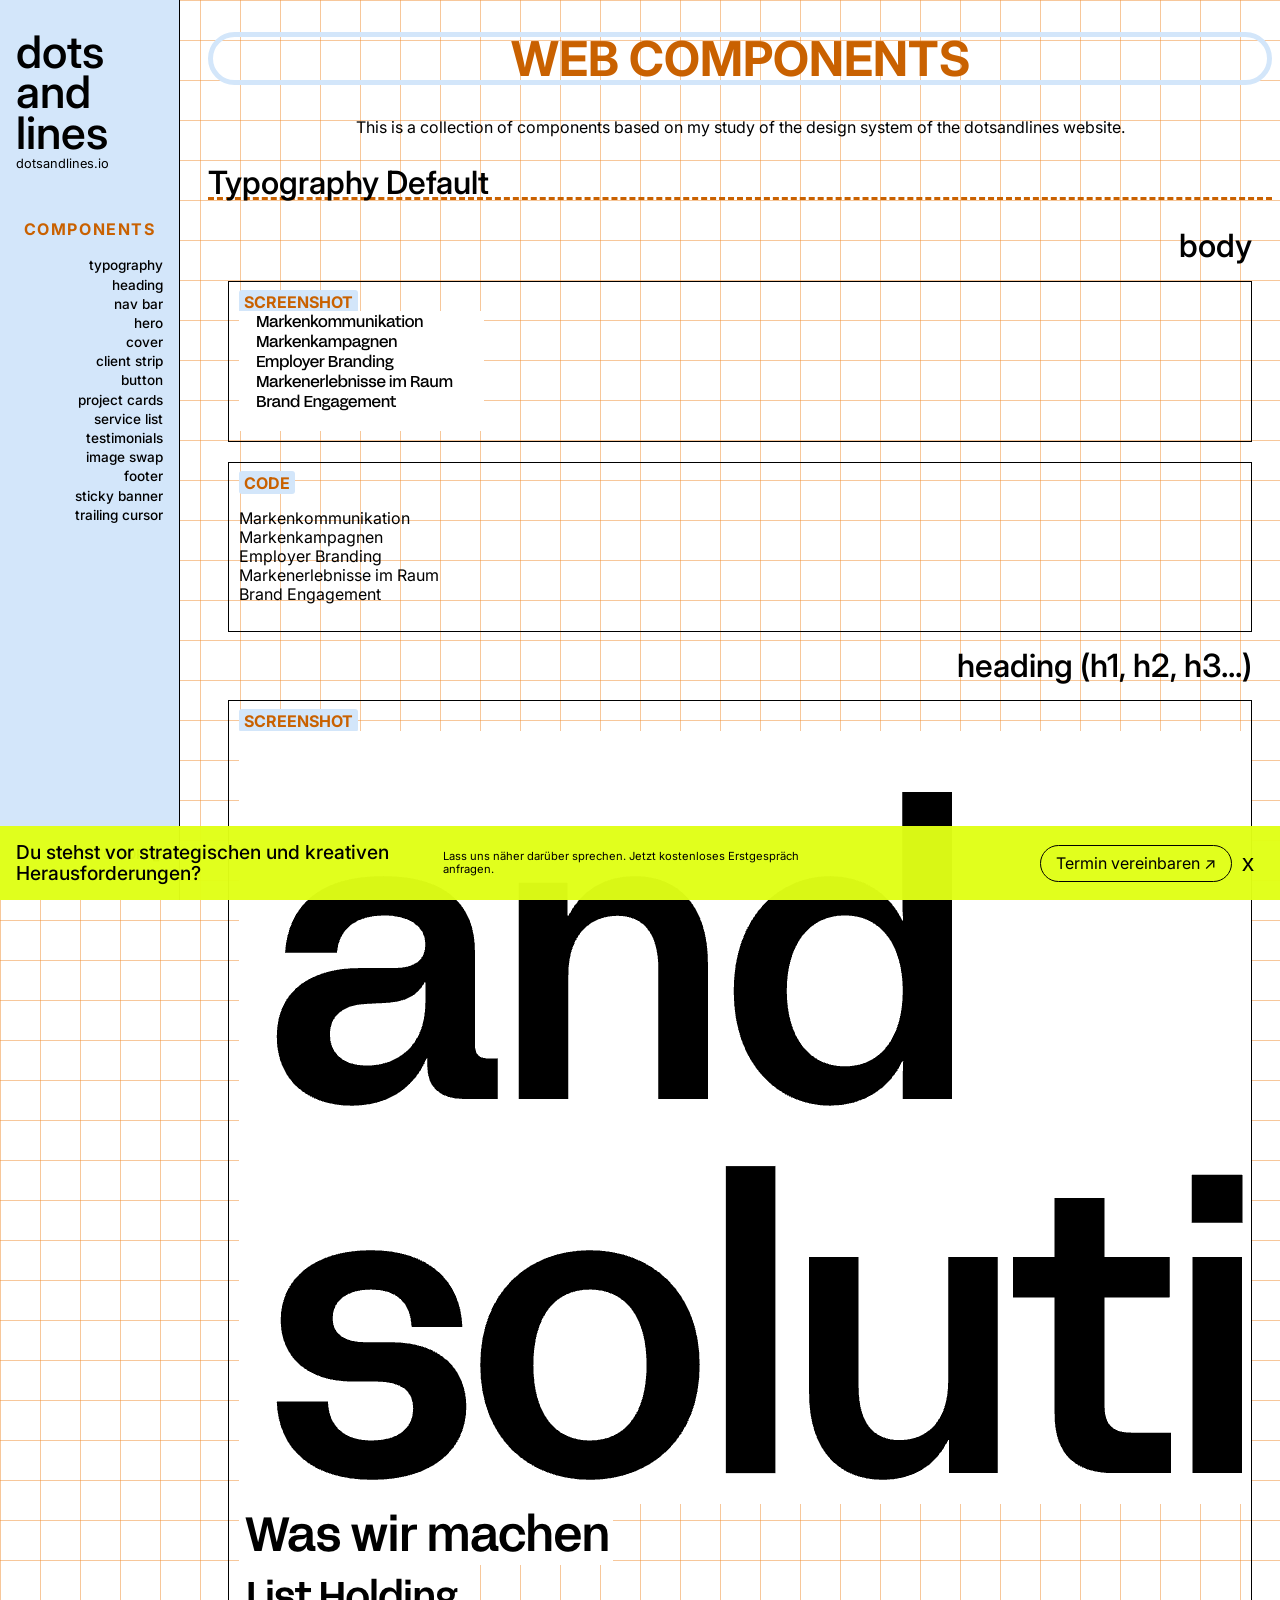
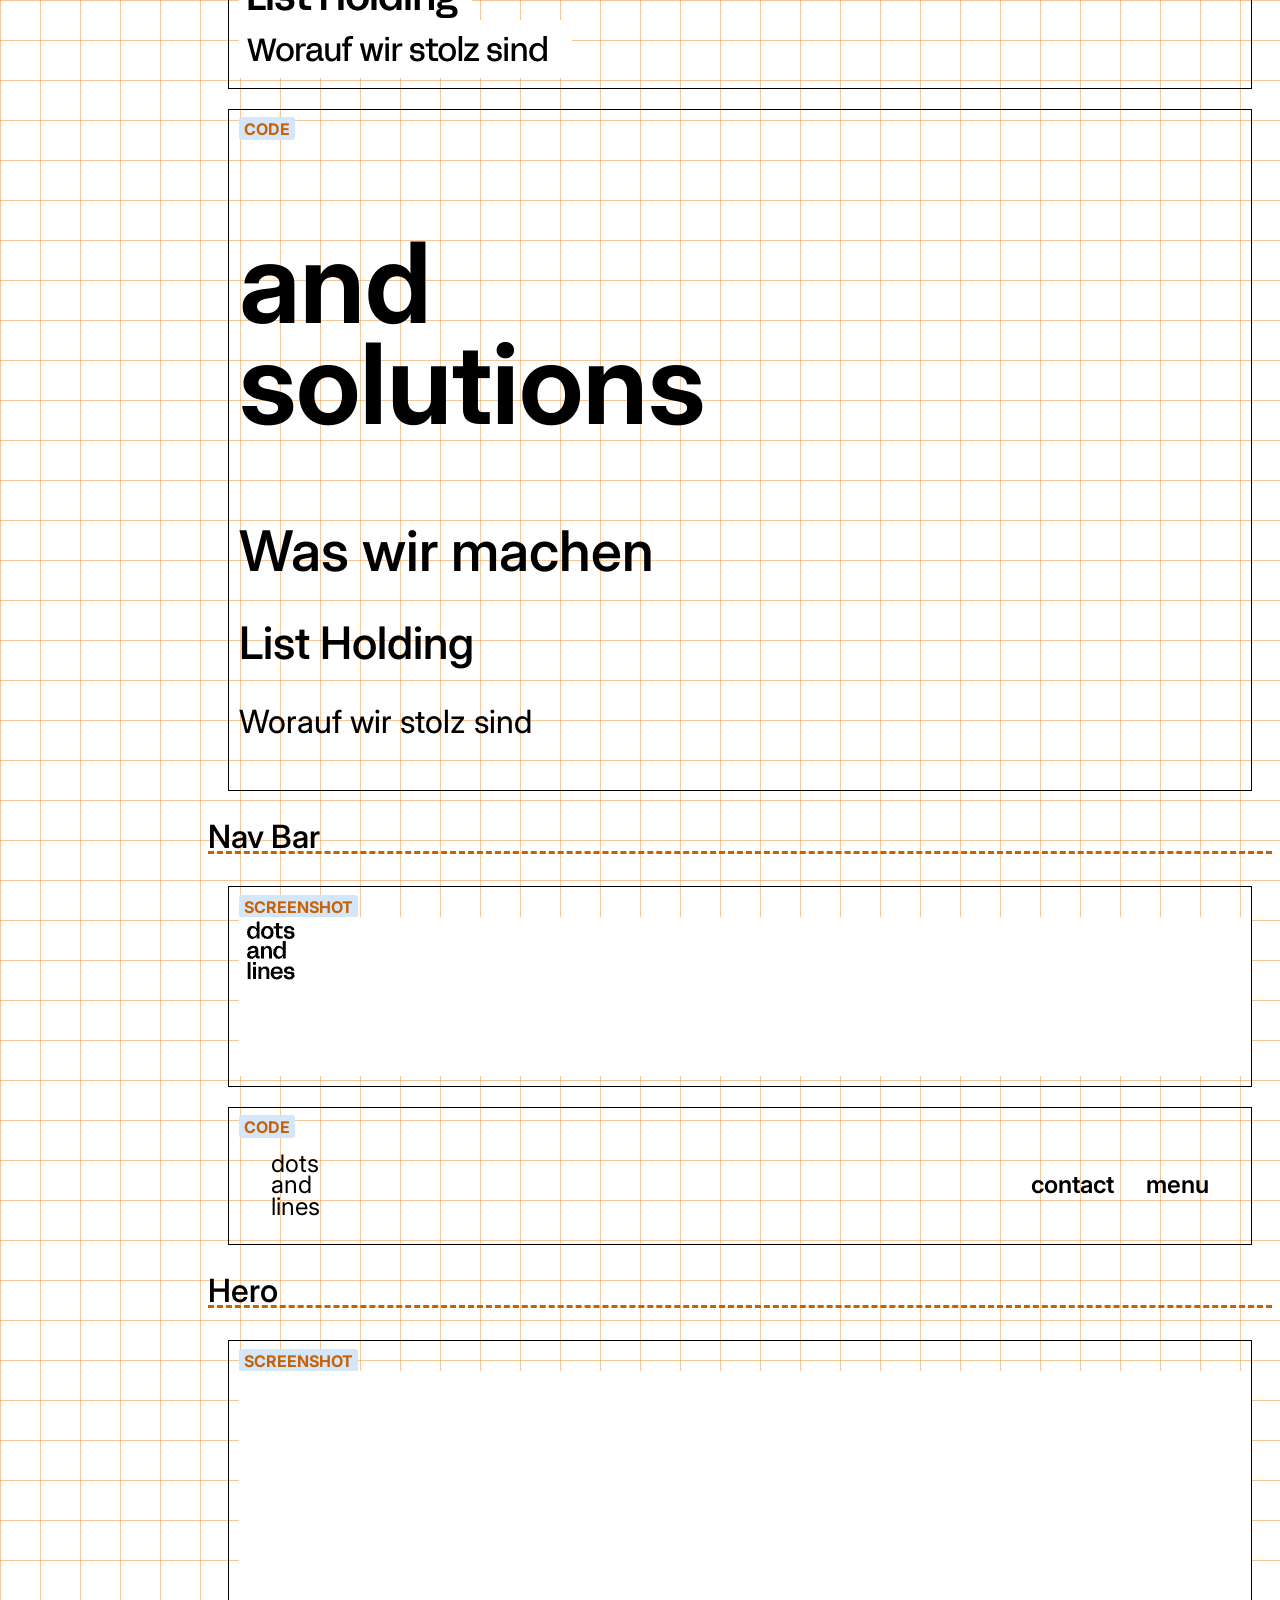
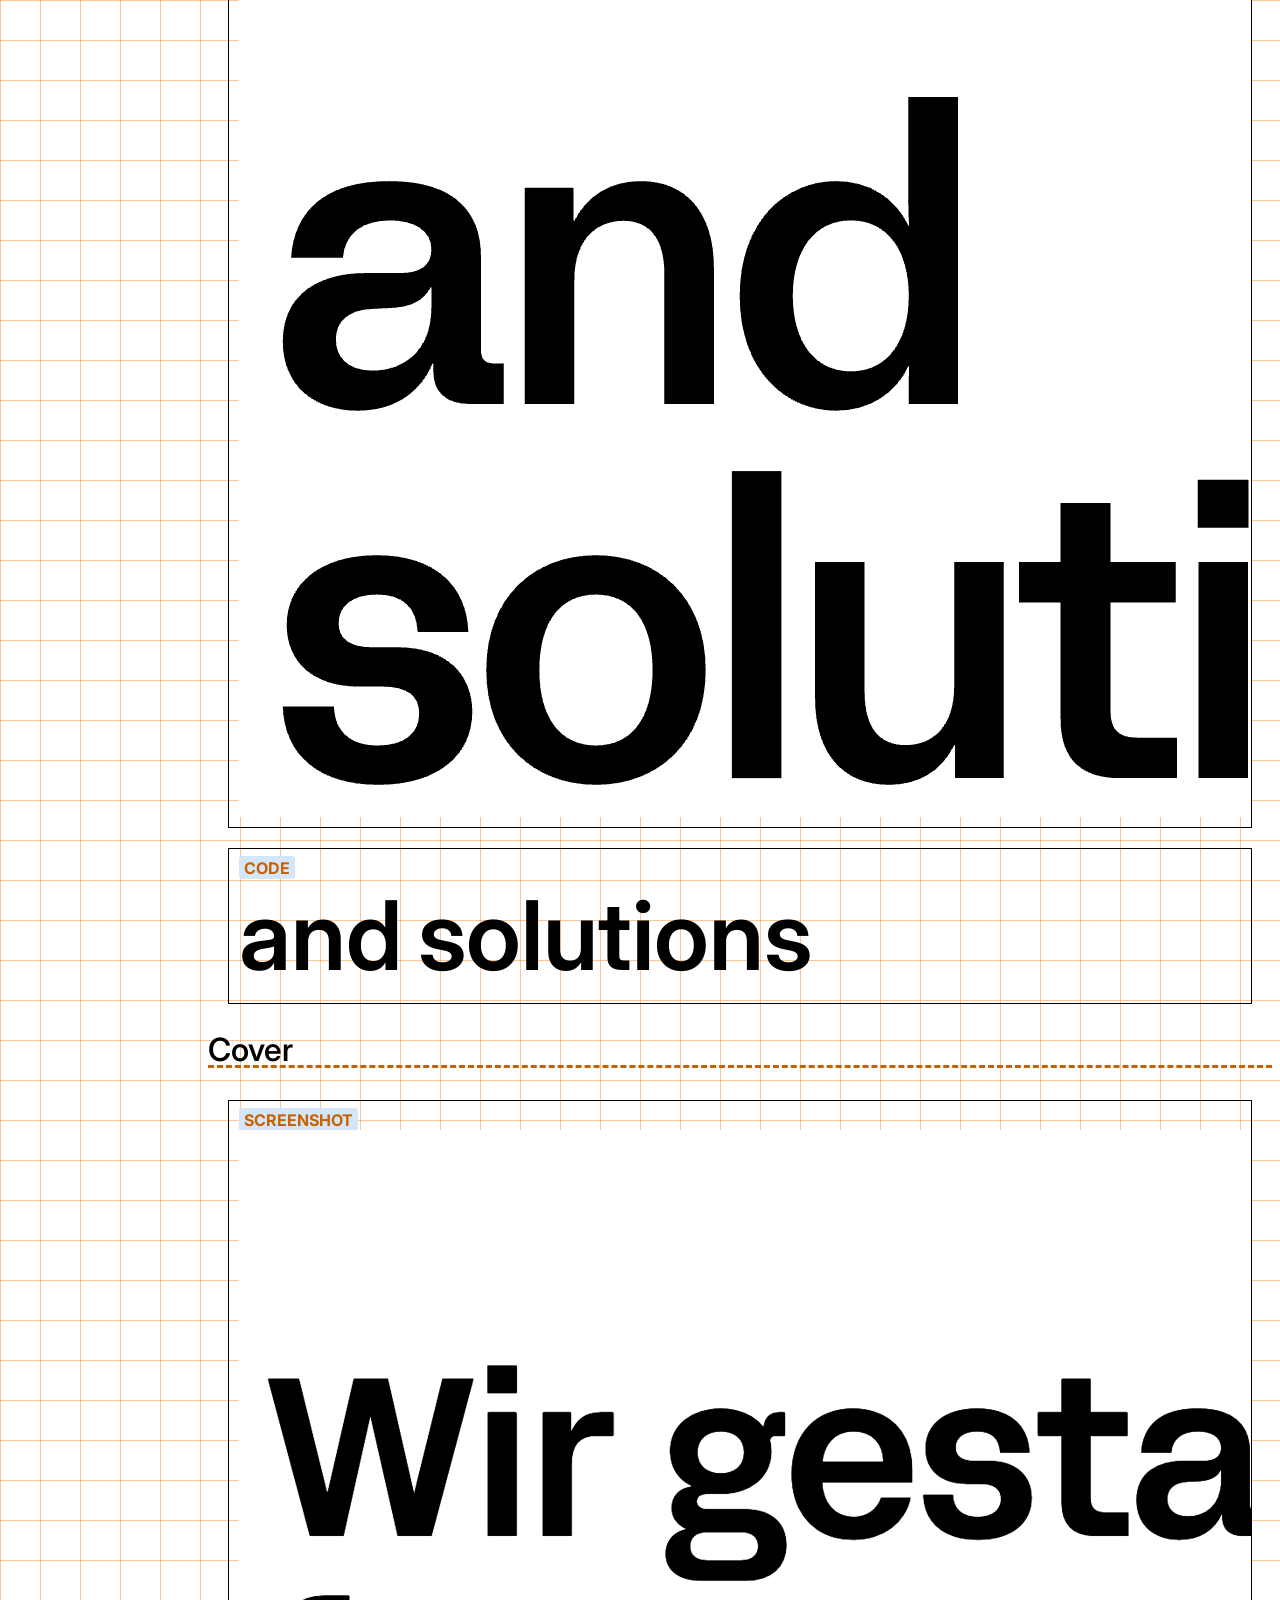
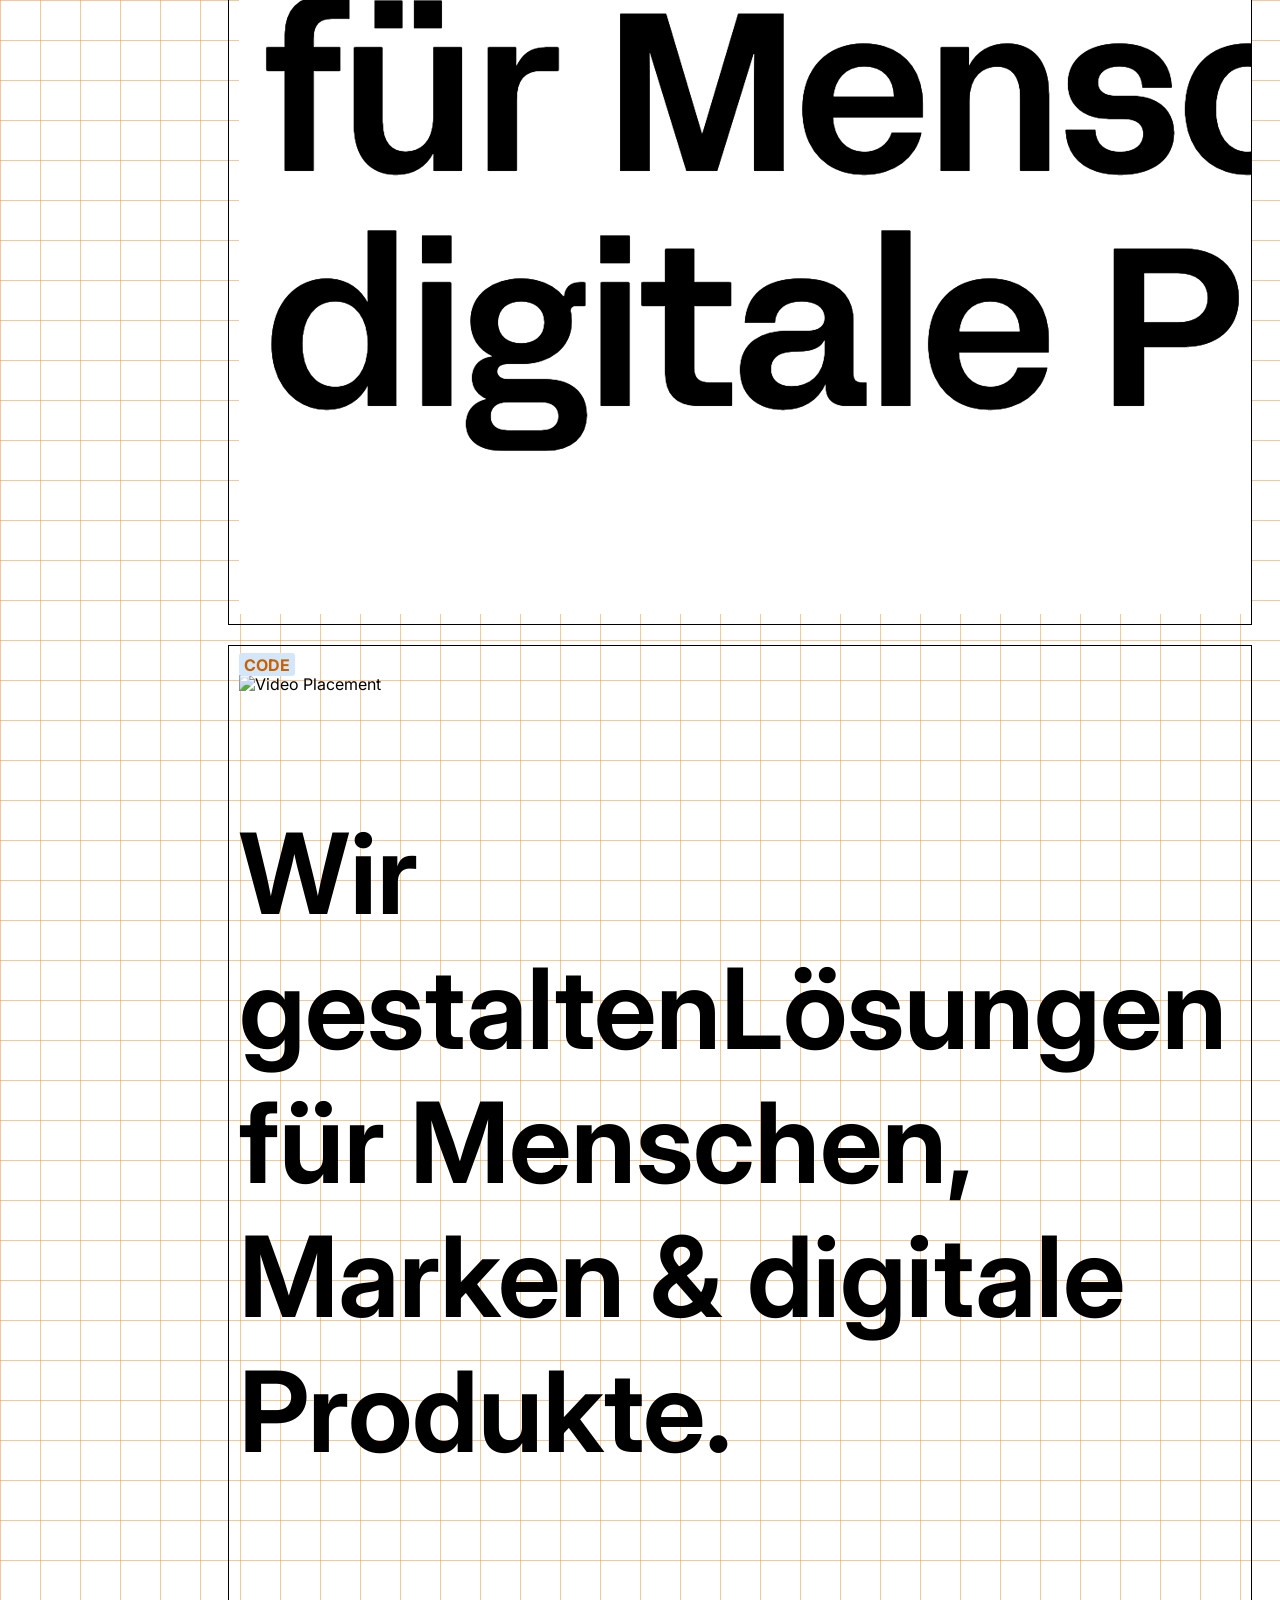
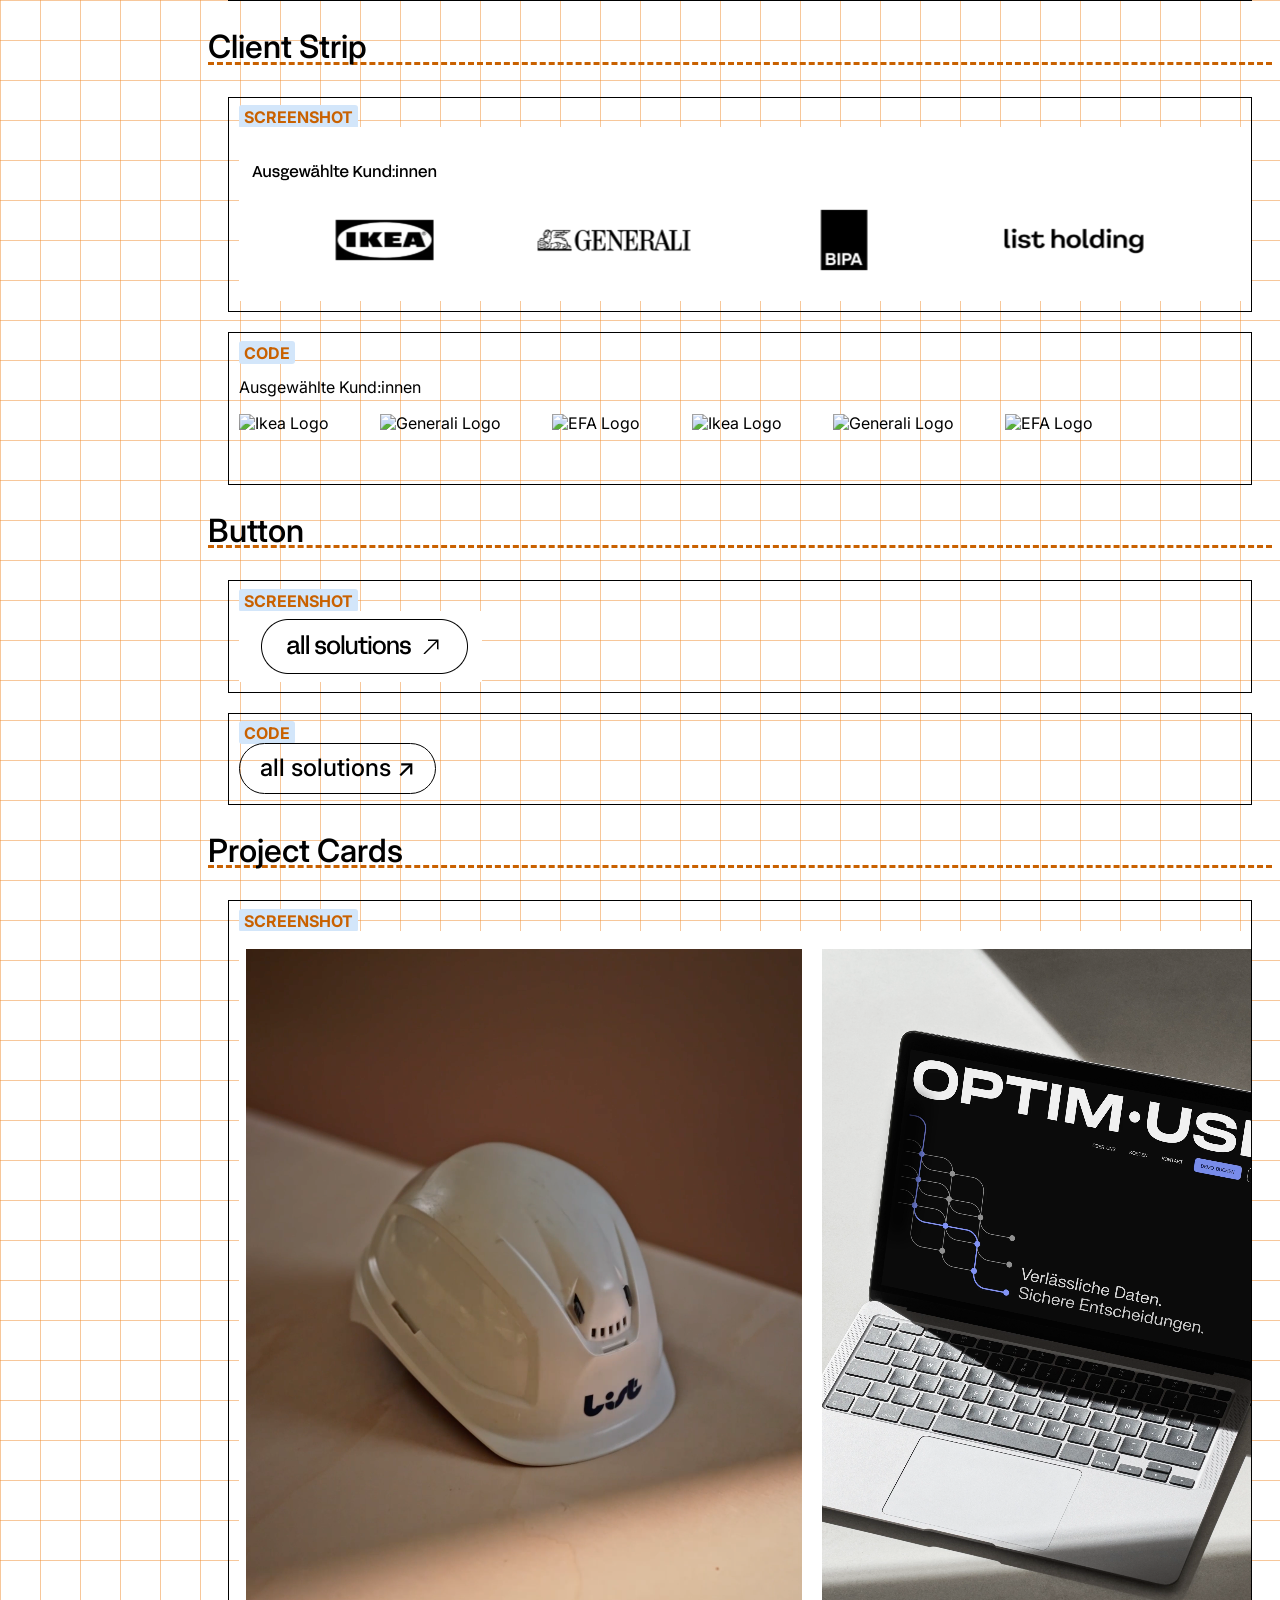
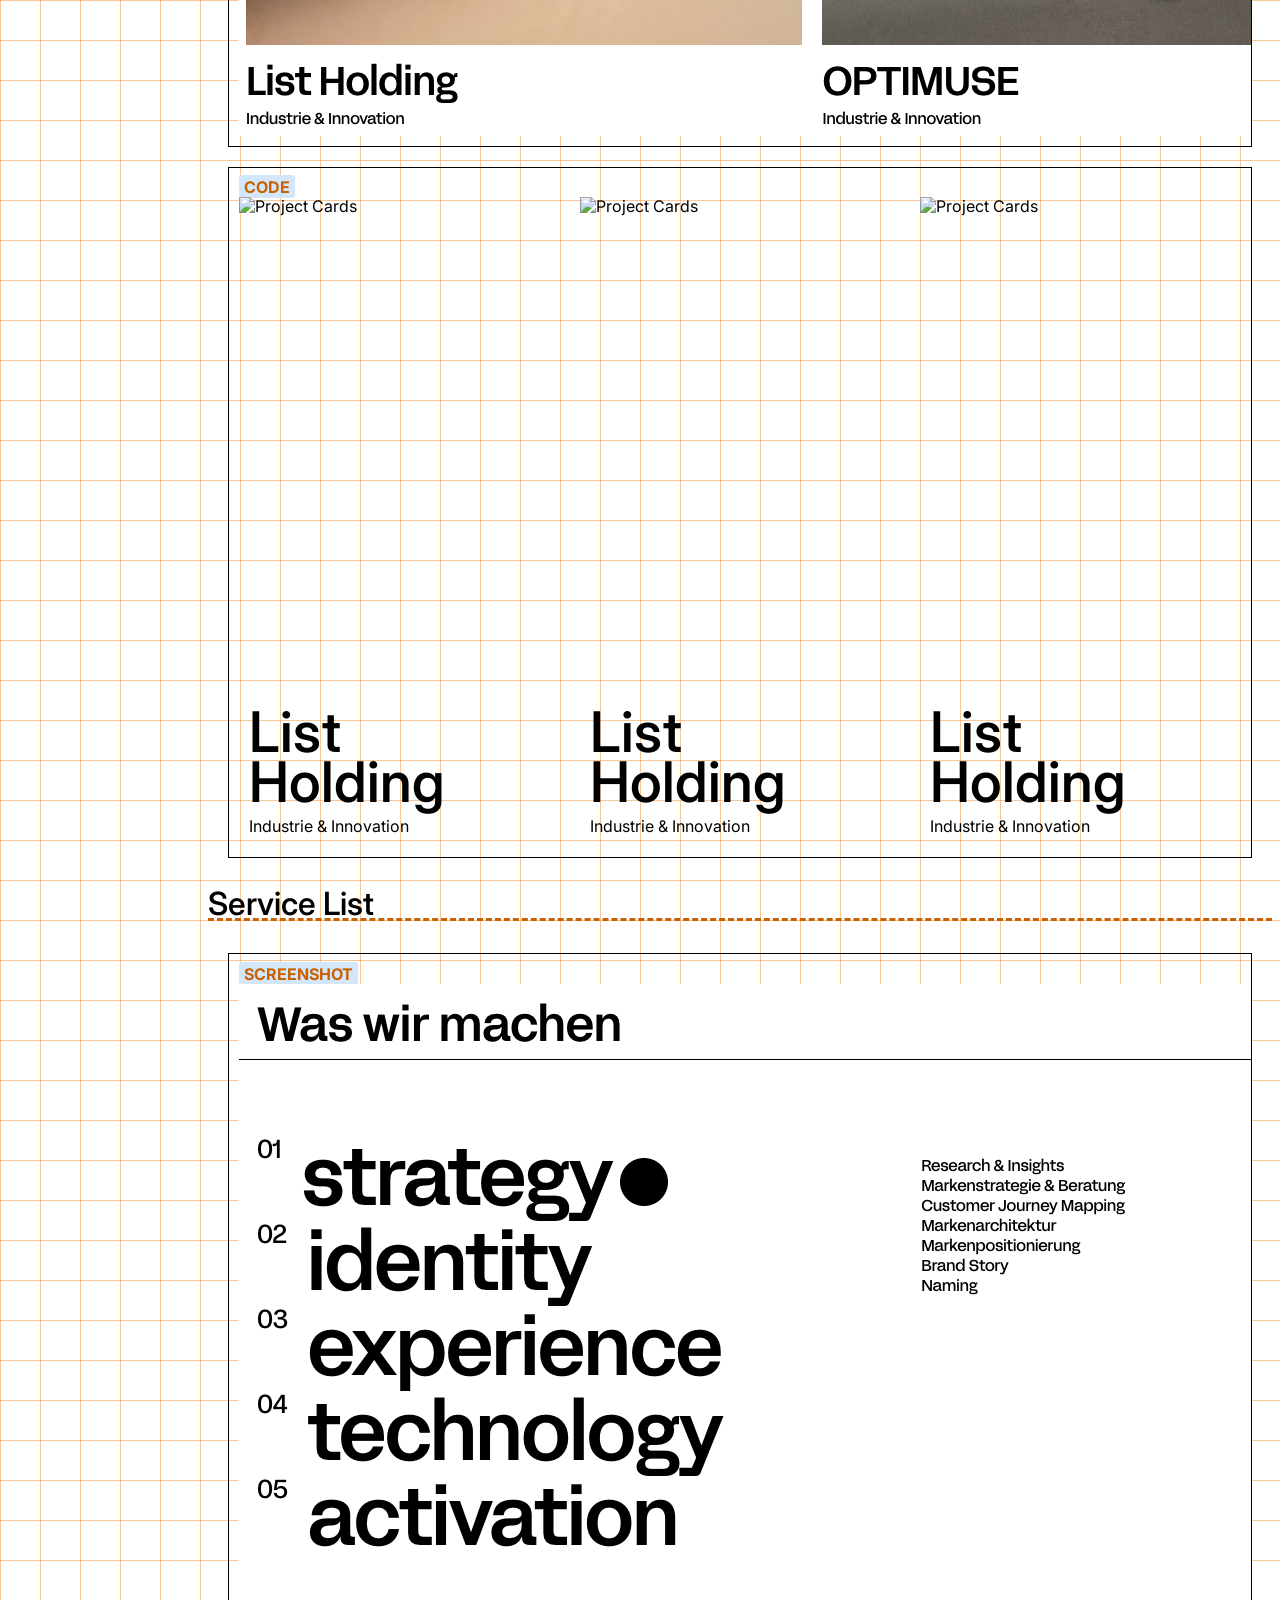
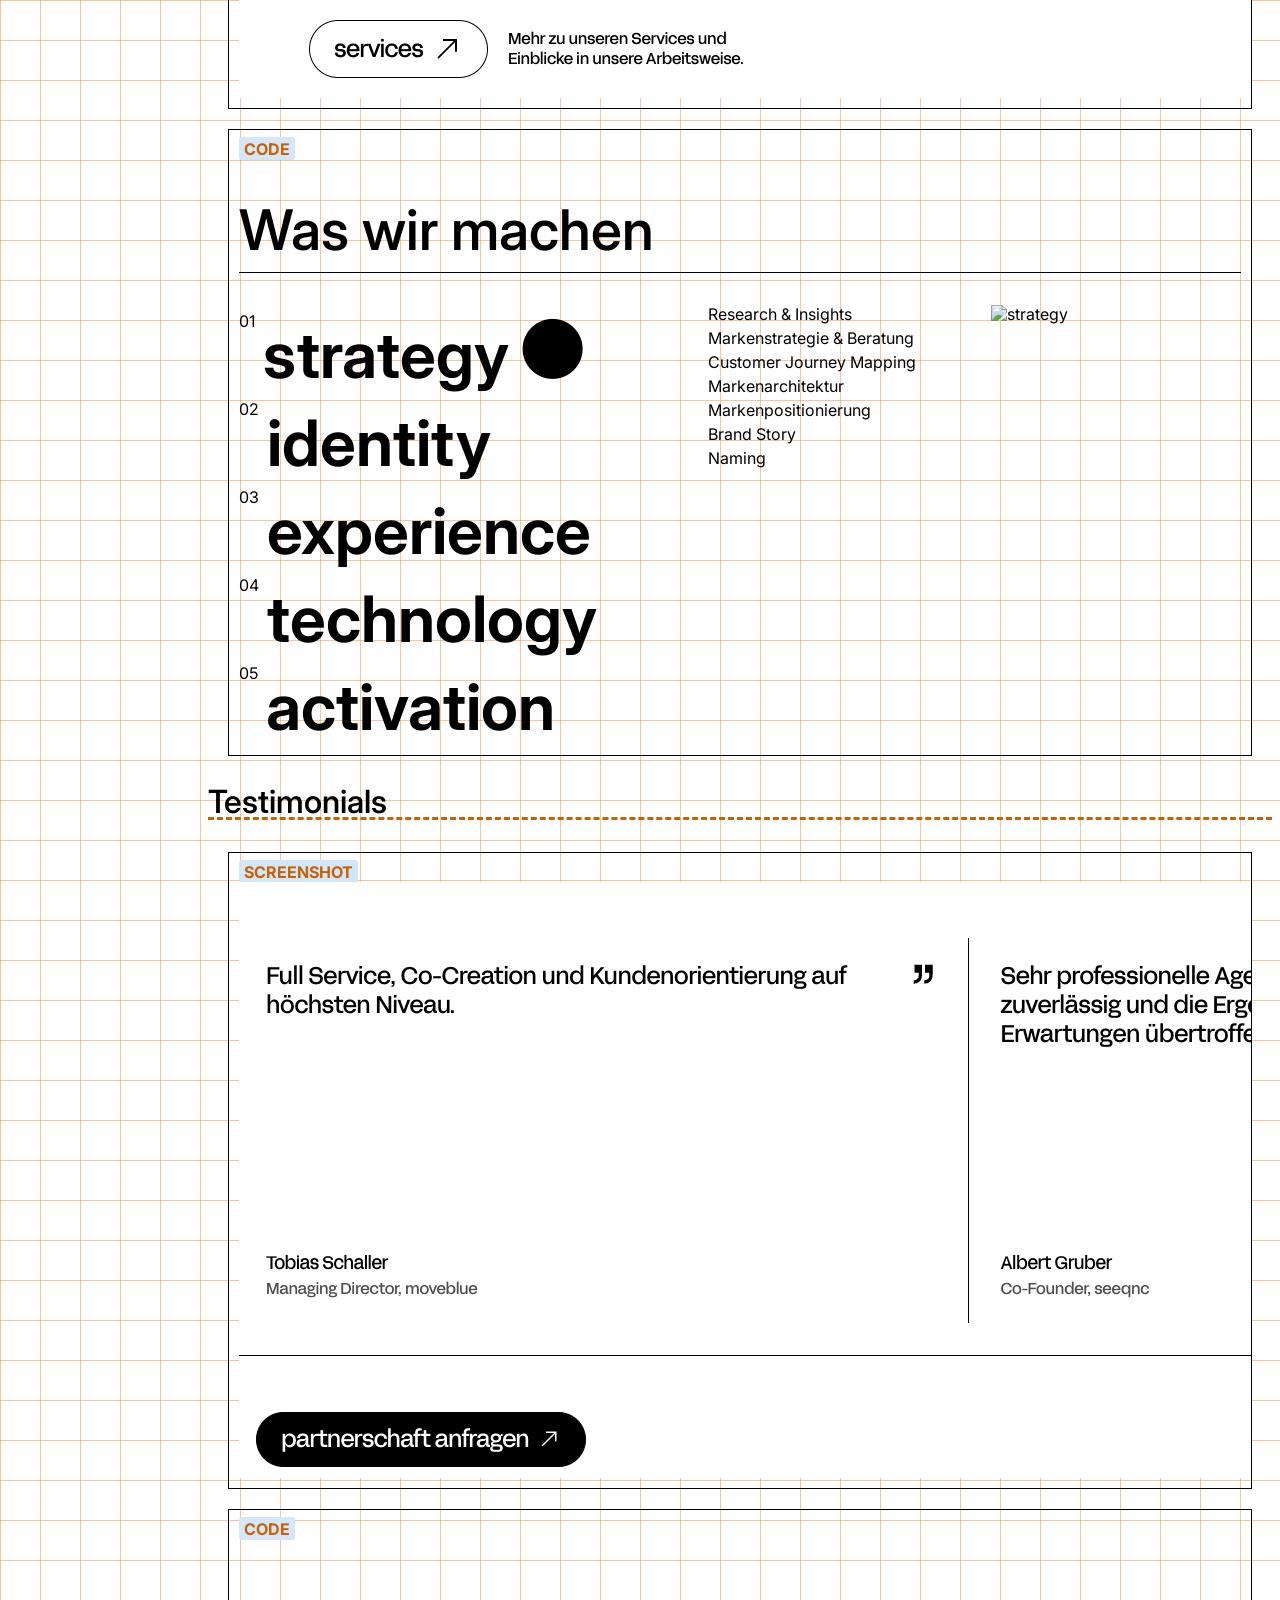
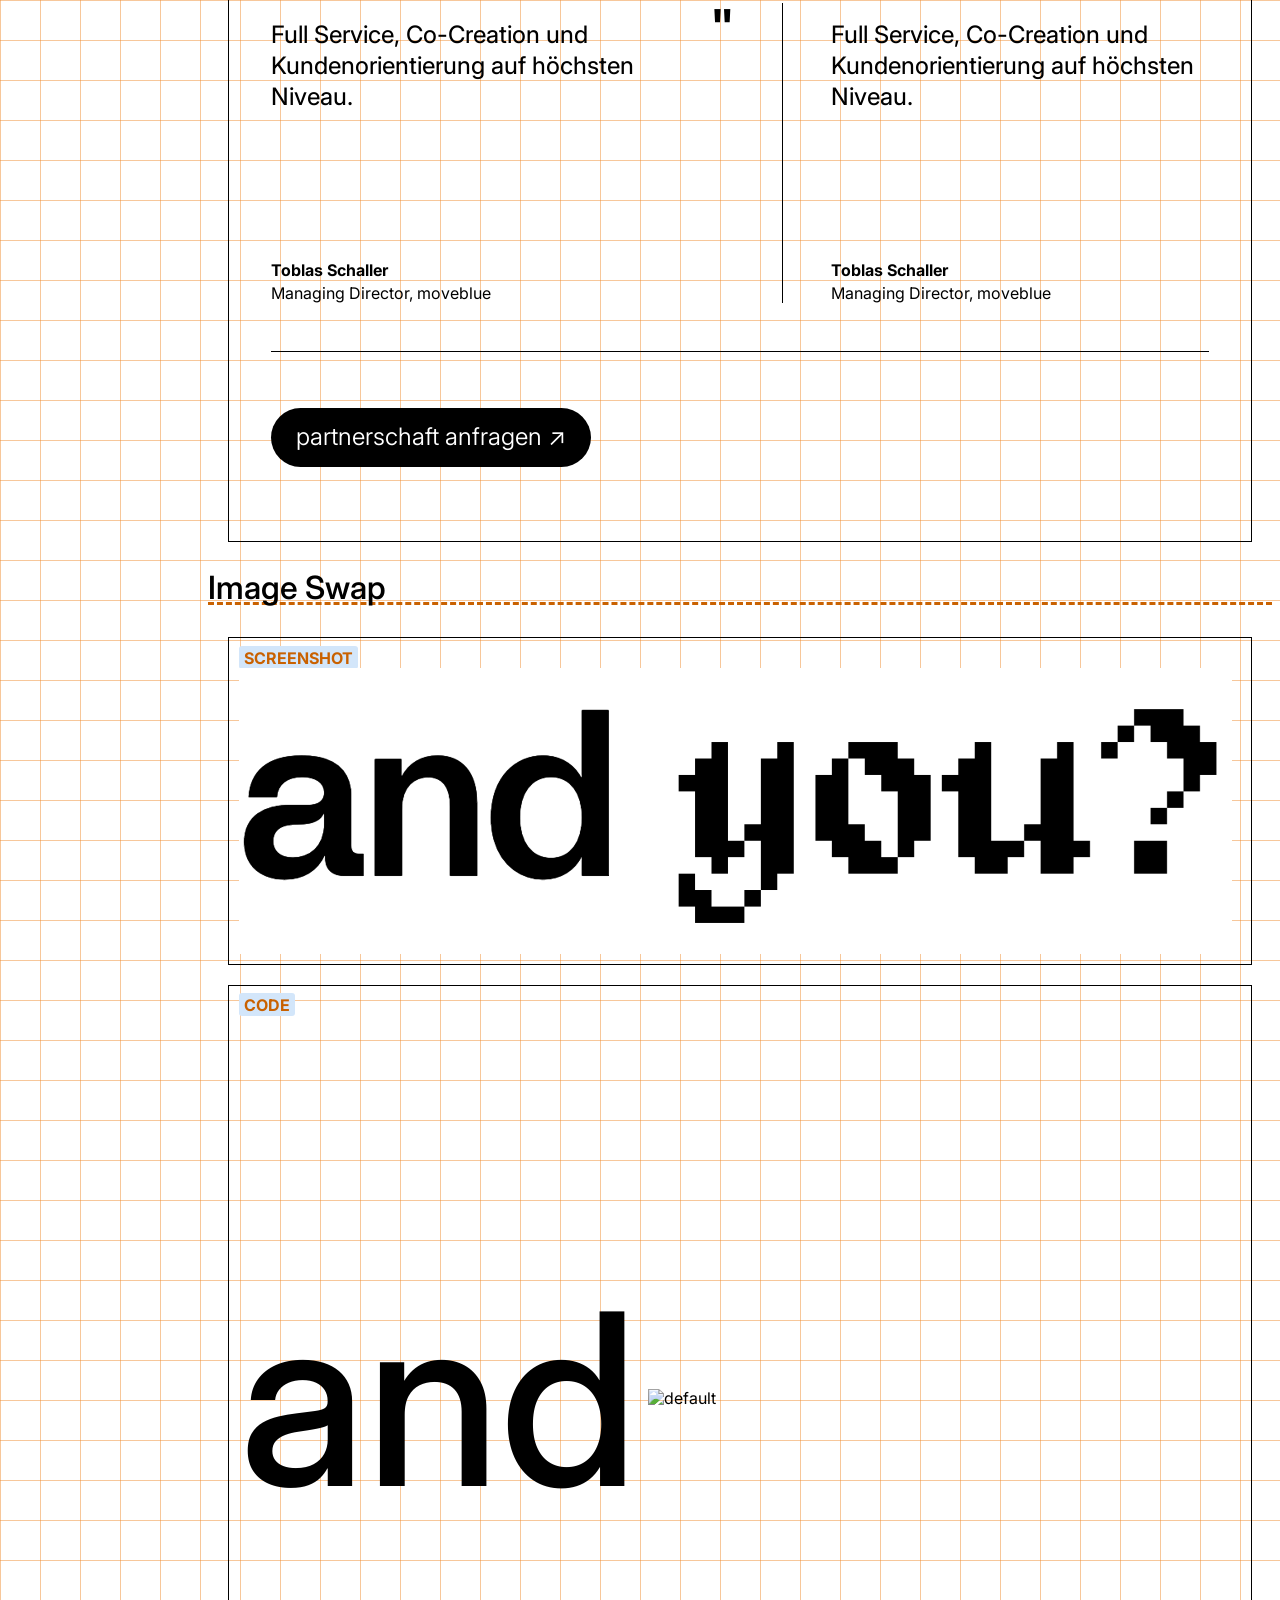
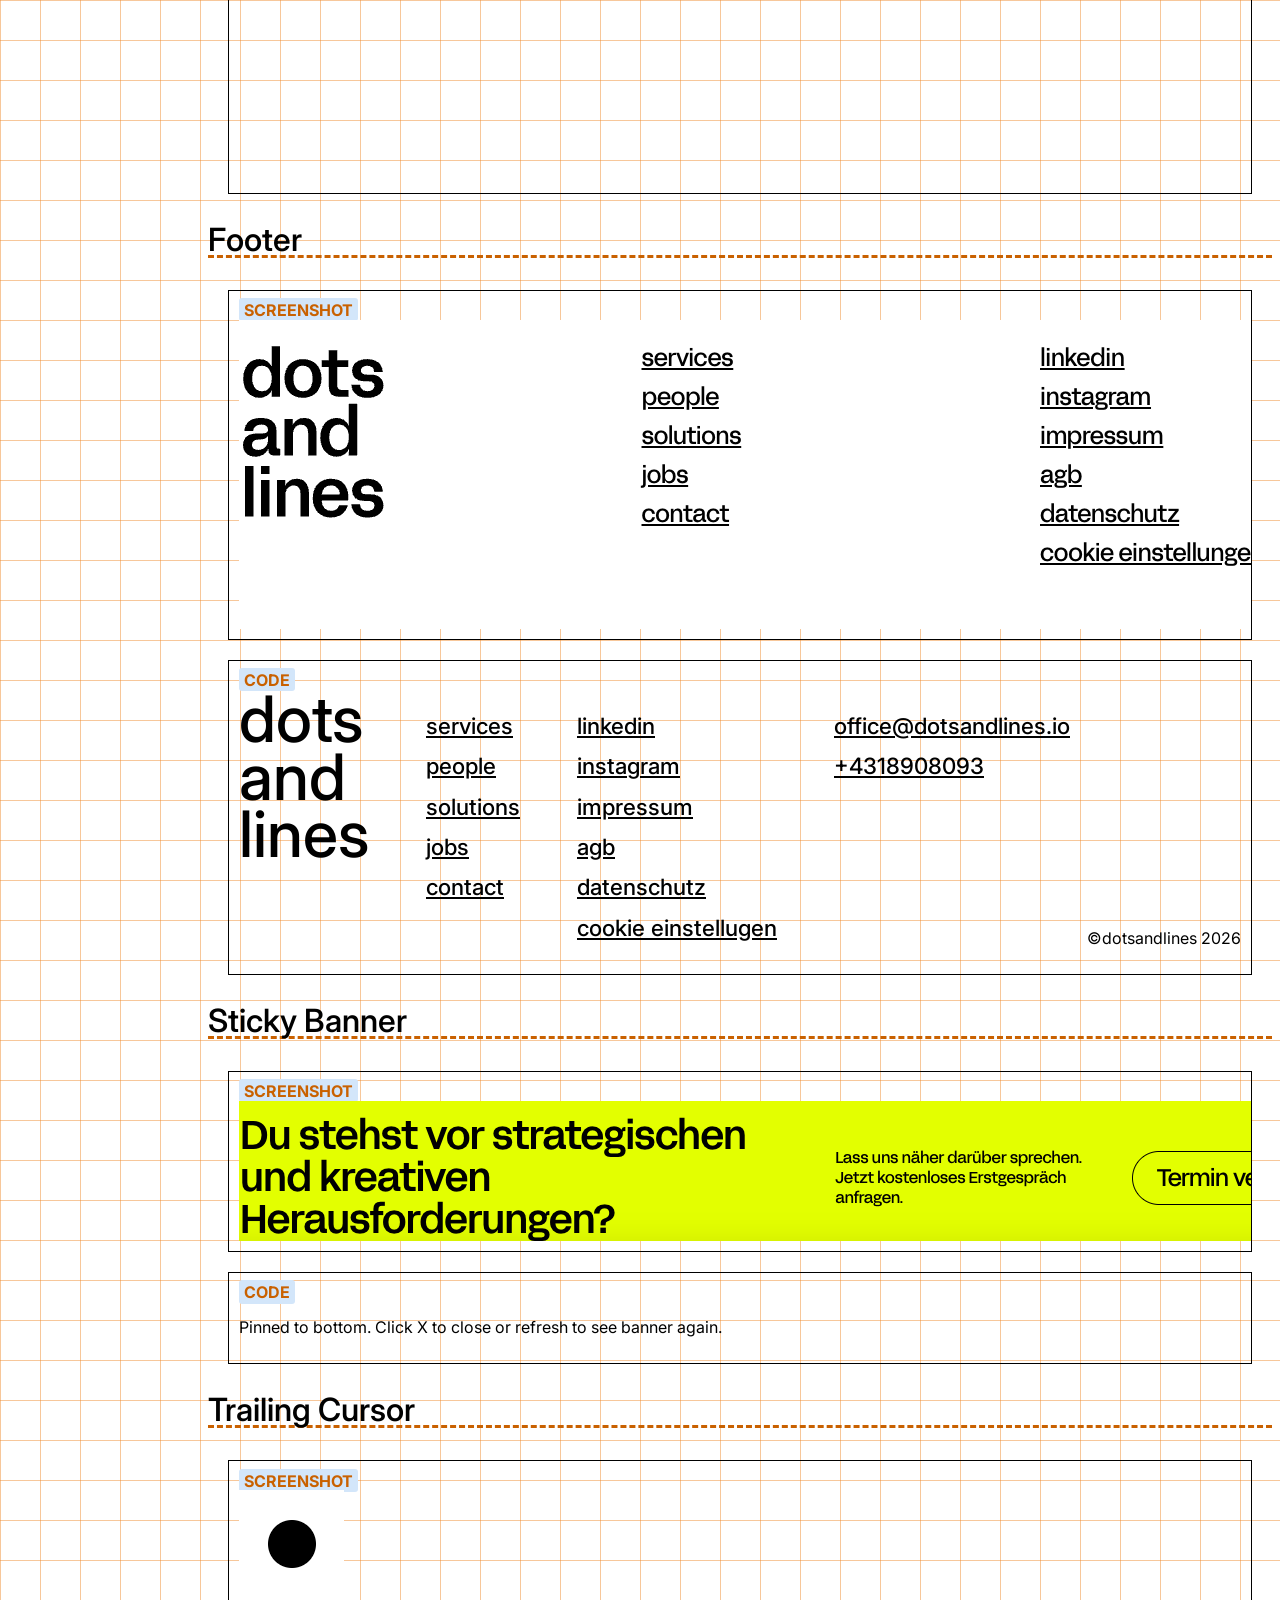
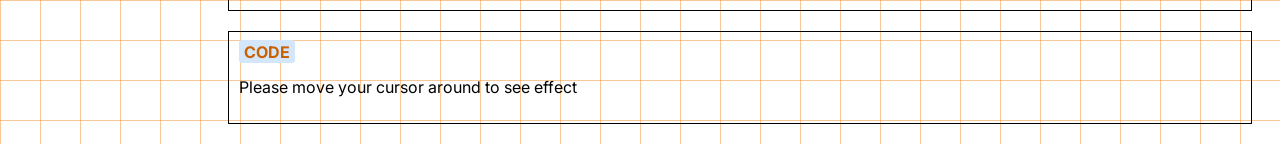
==== commit 8526dc67: "add page description" ====
--- a/components/index.html
+++ b/components/index.html
@@ -44,6 +44,7 @@
     </nav>
 
     <h1 class="page__heading" id="backto-top">Web Components</h1>
+    <p class="page__description">This is a collection of components based on my study of the design system of the dotsandlines website.</p>
 
 <!-- TYPOGRAPHY -->
     <article class="components" id="typography">
--- a/css/main.css
+++ b/css/main.css
@@ -76,6 +76,10 @@
     padding: 0;
     padding-right: 20px;
     margin: 0;
+}
+
+.page__description {
+    text-align: center;
 }
 /**
 *Side Bar
